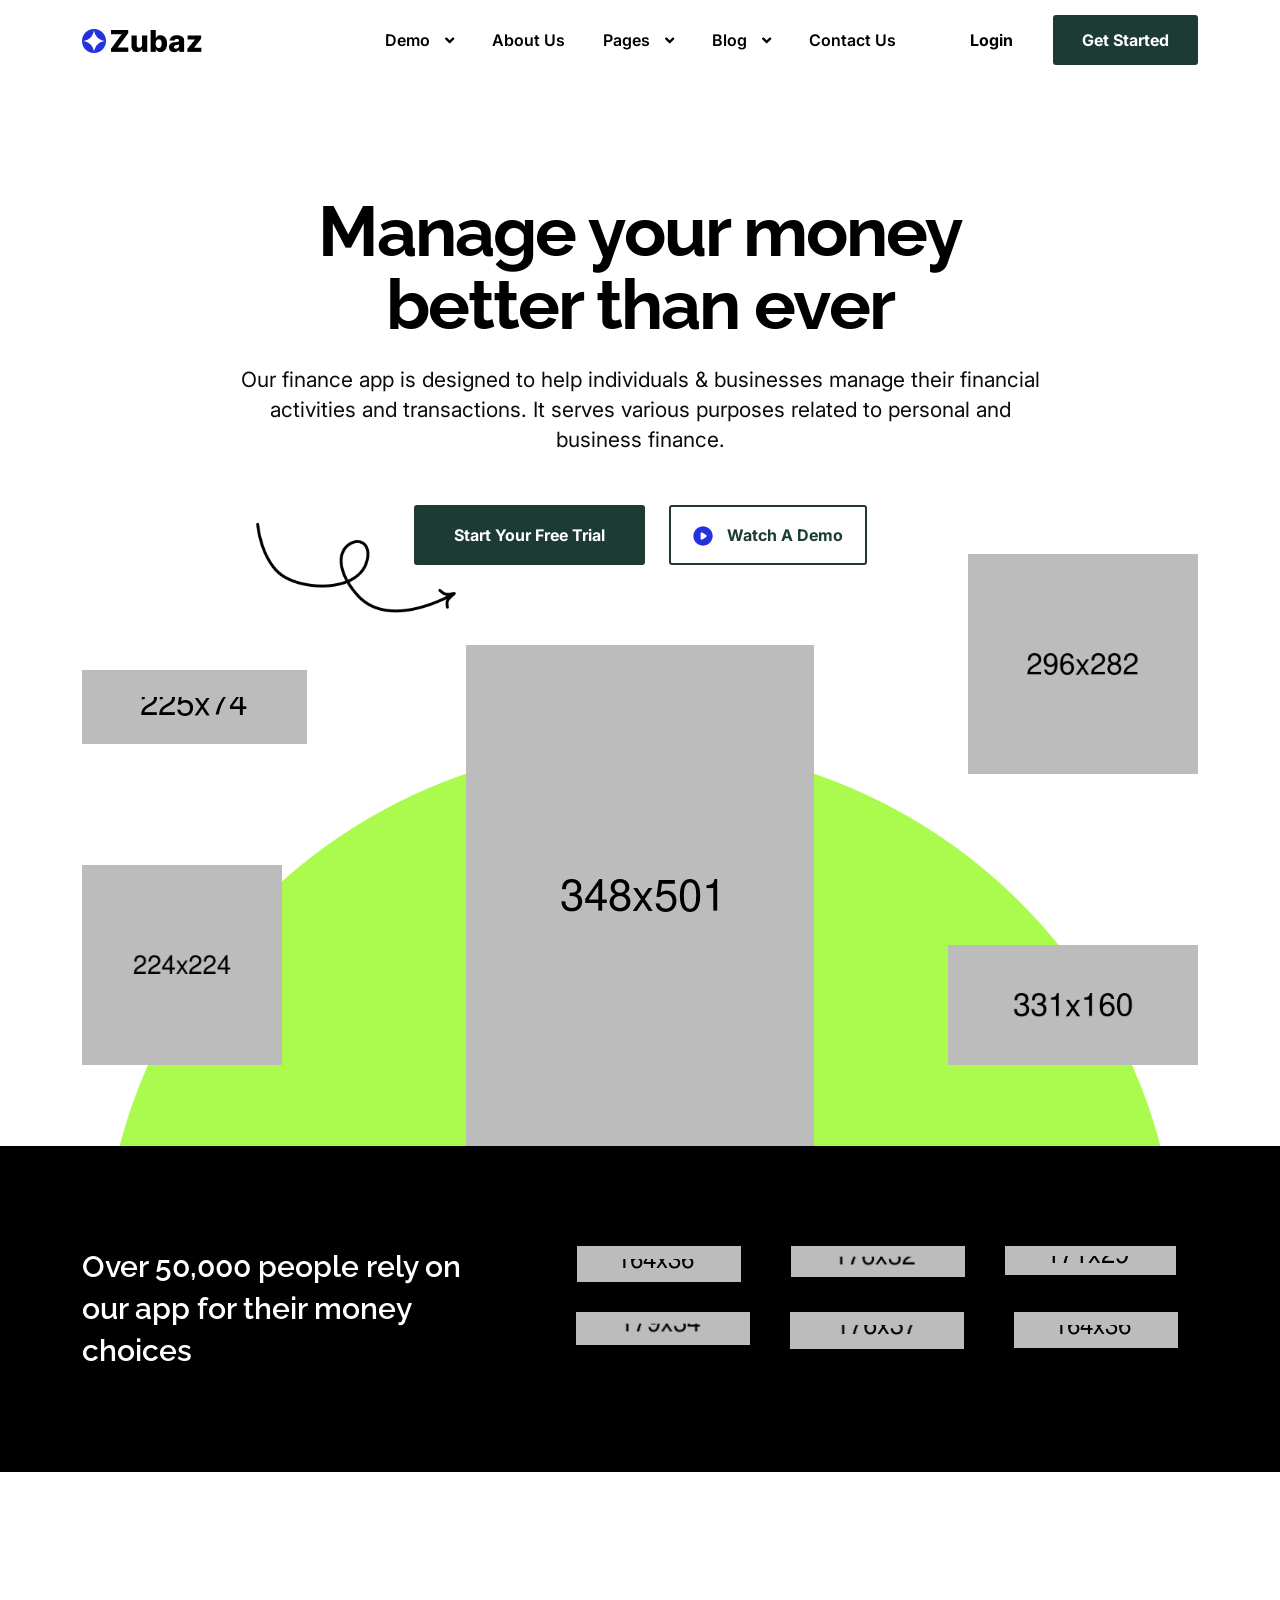
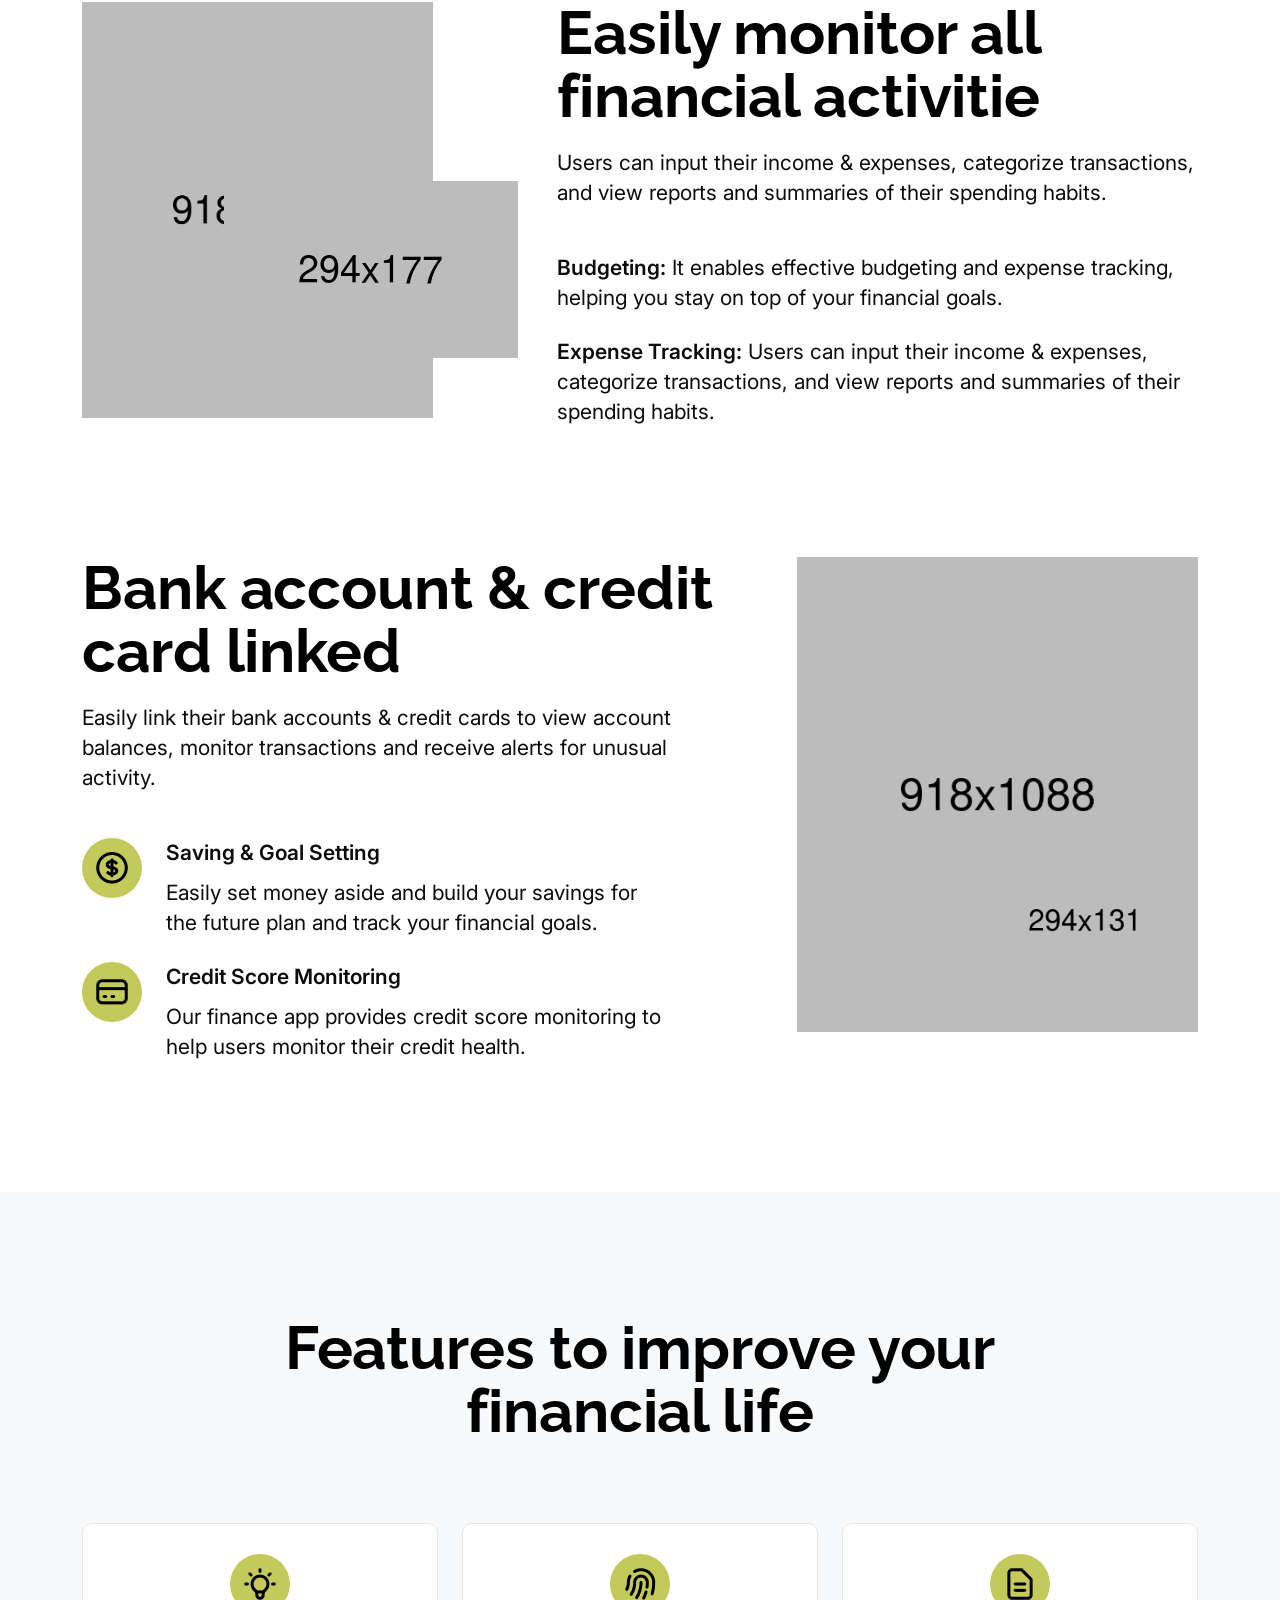
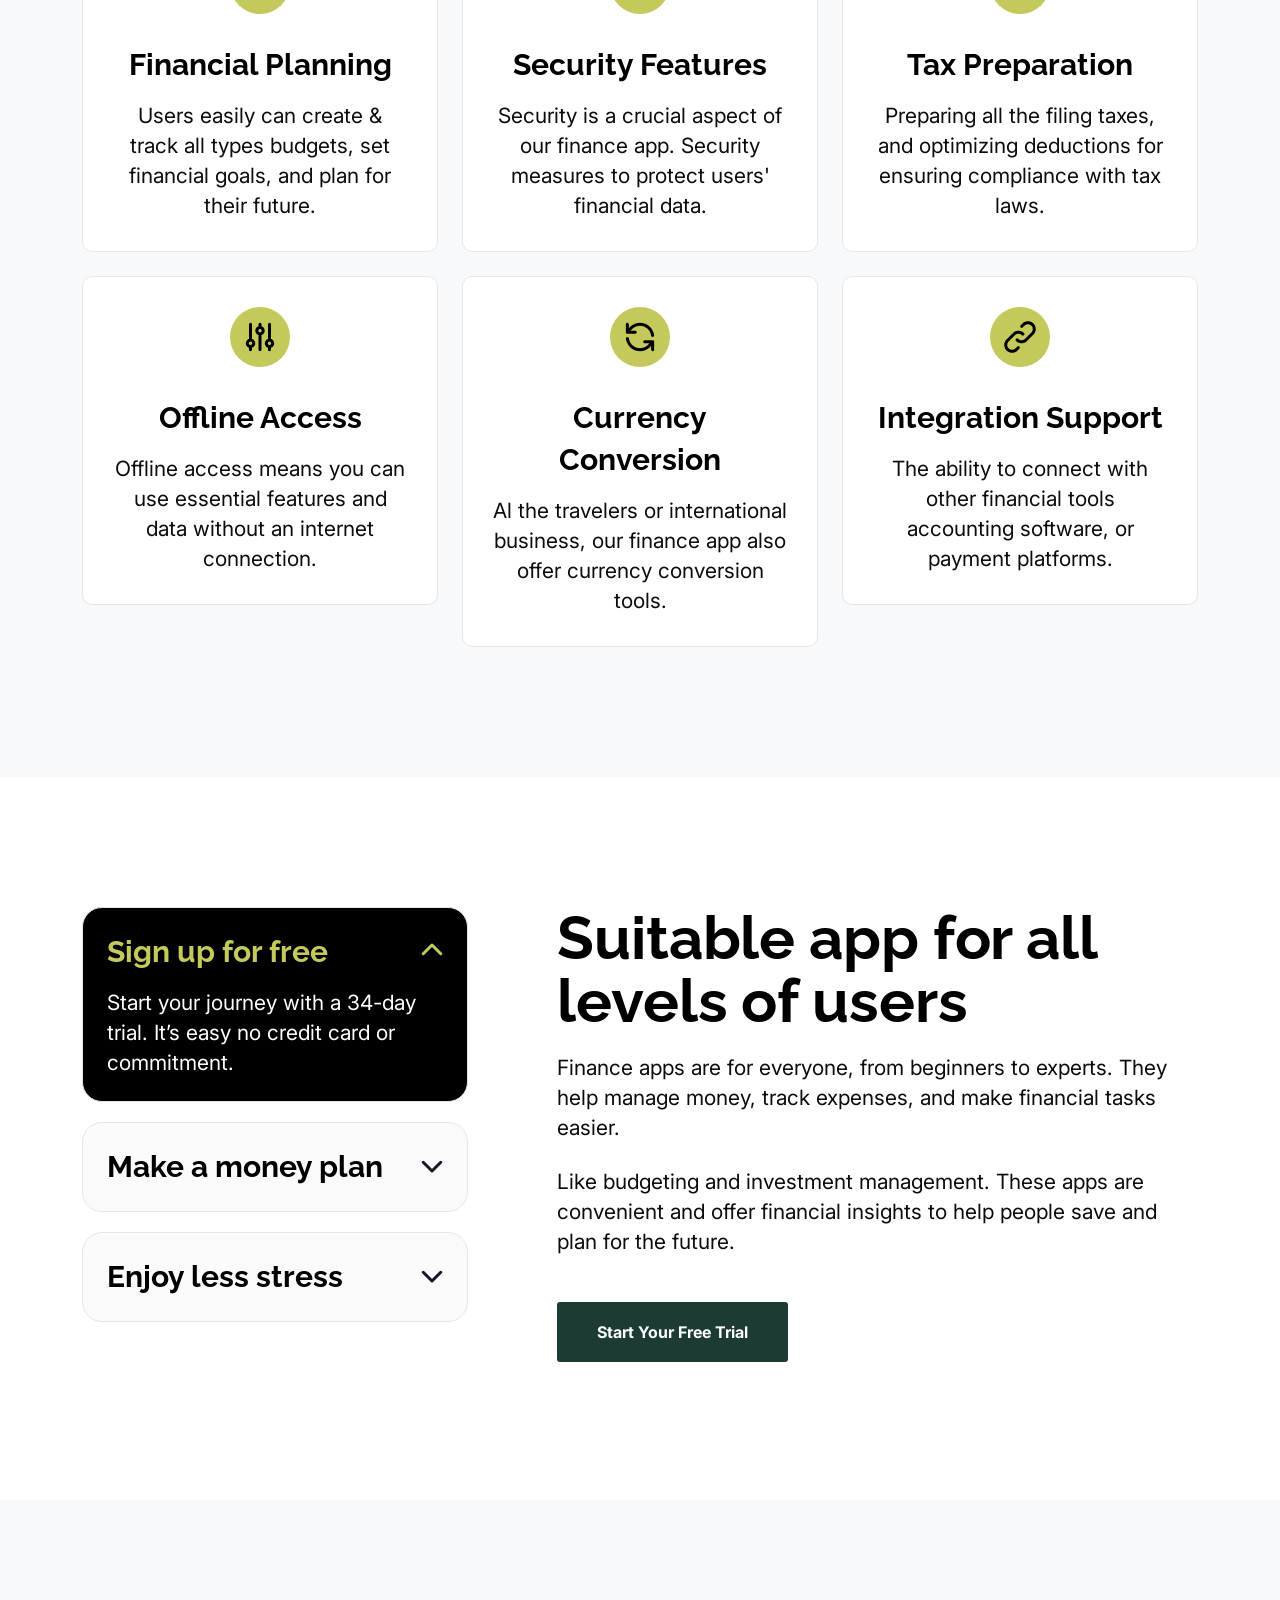
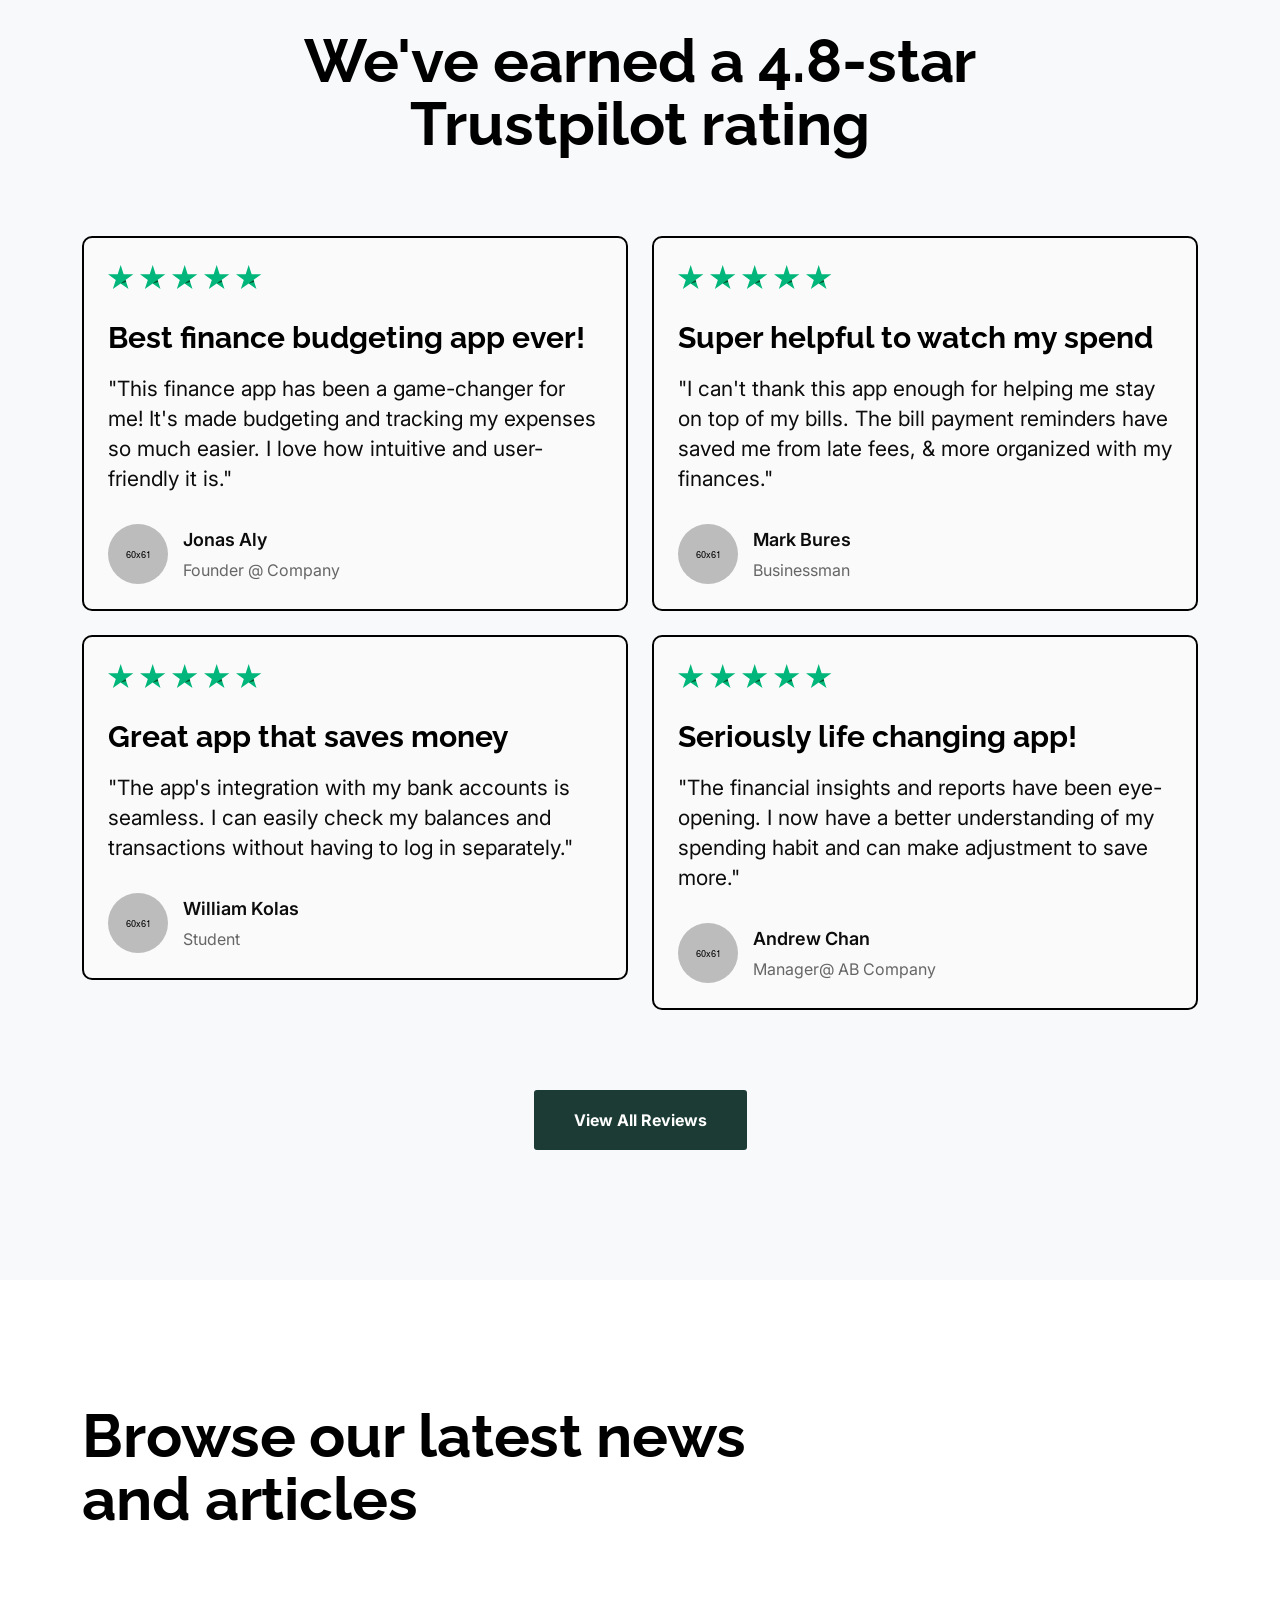
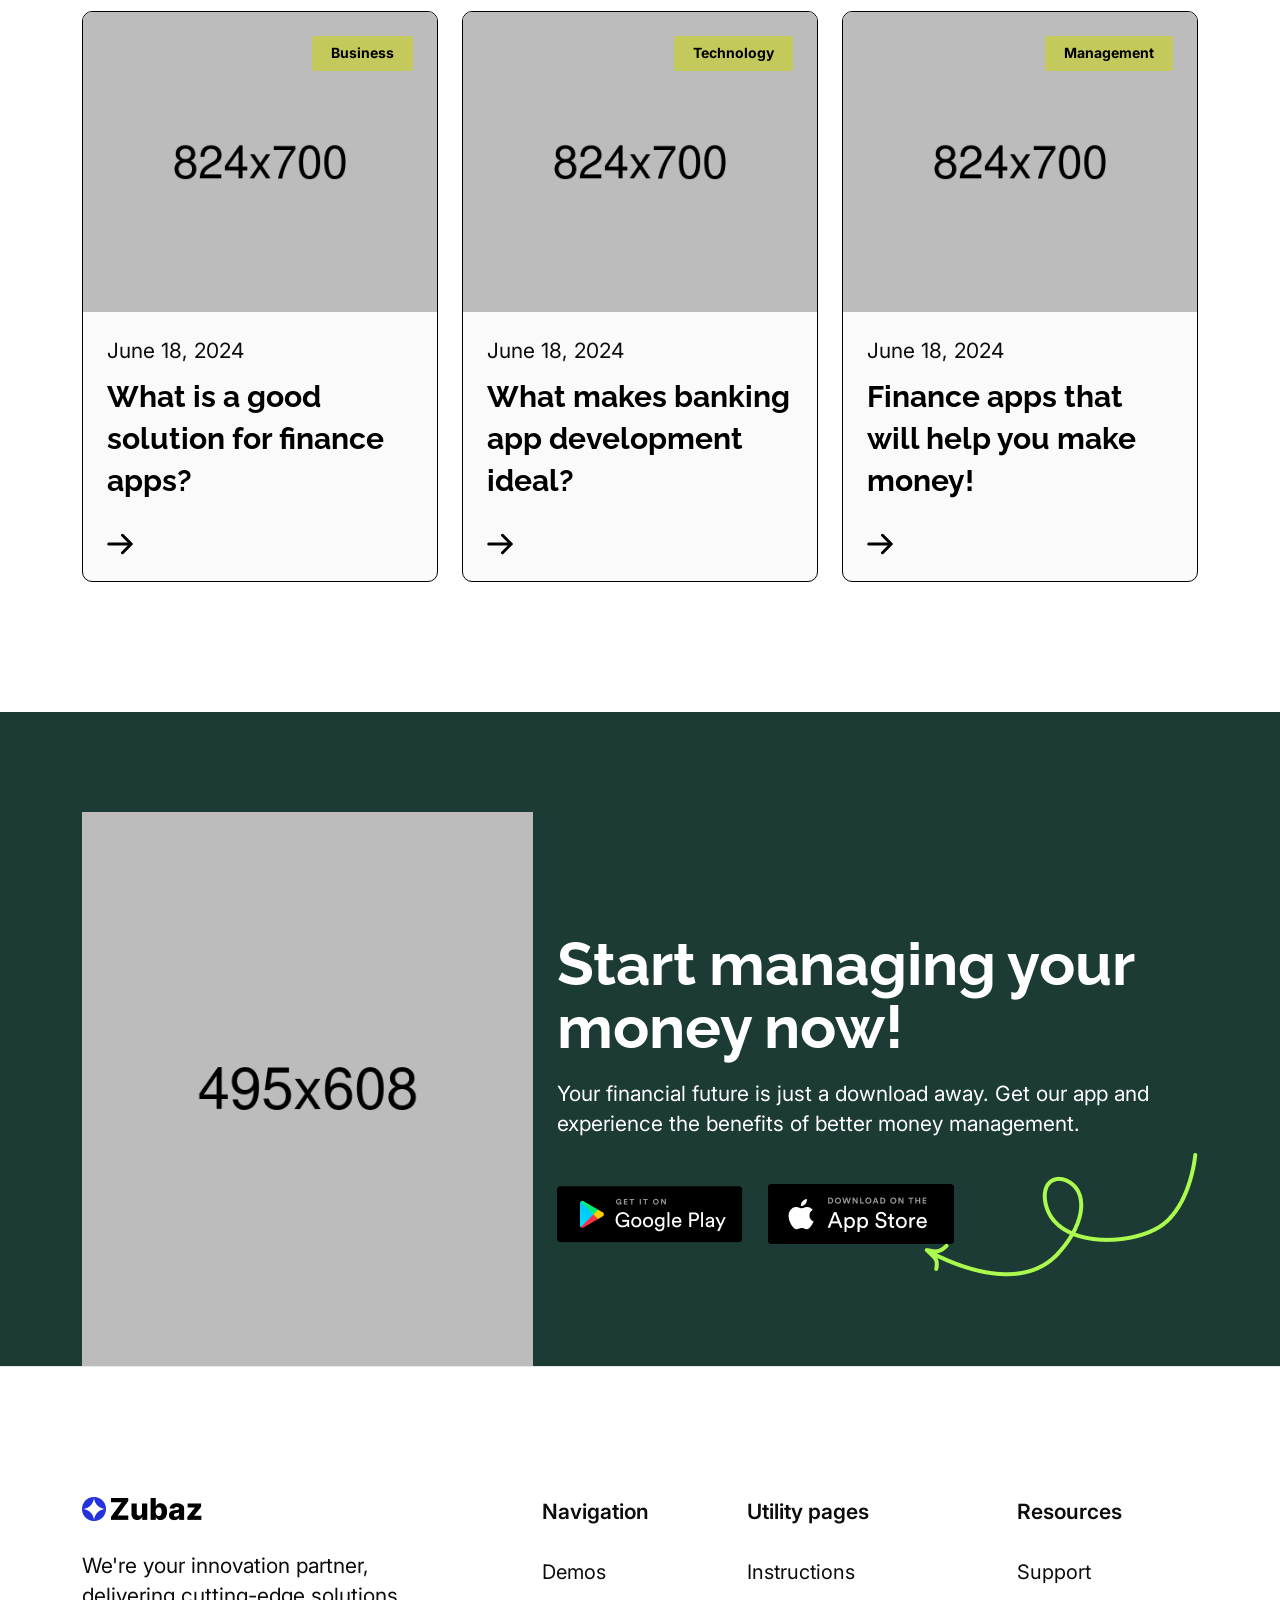
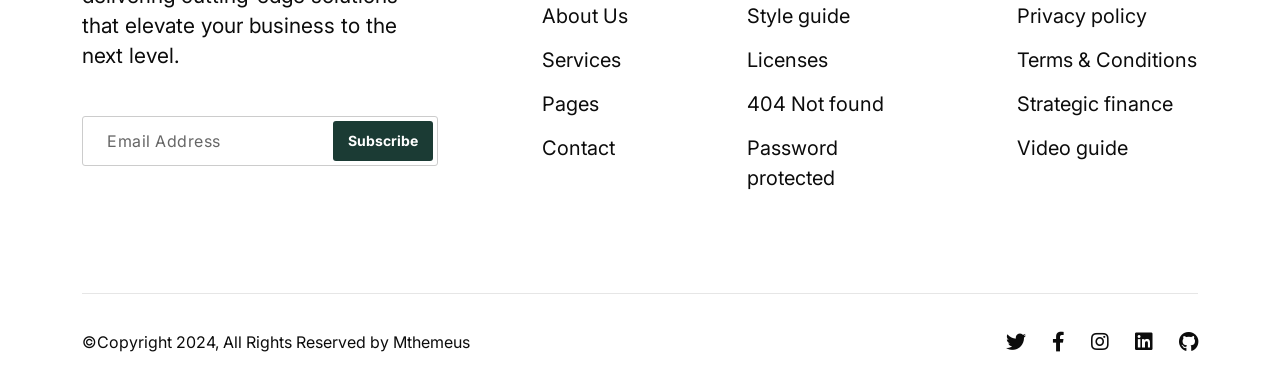
==== index.html @ 6315cbe2 "first commit" ====
<!DOCTYPE html>
<html lang="en">

<head>
  <meta charset="UTF-8">
  <meta http-equiv="X-UA-Compatible" content="IE=edge">
  <meta name="viewport" content="width=device-width, initial-scale=1.0">
  <title>Zubuz || Responsive HTML 5 Template</title>

  <link rel="shortcut icon" href="assets/images/favicon.ico" type="image/x-icon">
  <link rel="icon" href="assets/images/favicon.ico" type="image/x-icon">
  <!--- End favicon-->

  <link href="https://fonts.googleapis.com/css2?family=Inter:wght@400;600&family=Raleway:wght@600;700&display=swap" rel="stylesheet">
  <!-- End google font  -->

  <link rel="stylesheet" href="assets/css/bootstrap.min.css">
  <link rel="stylesheet" href="assets/css/magnific-popup.css">
  <link rel="stylesheet" href="assets/css/slick.css">
  <link rel="stylesheet" href="assets/css/animate.css">
  <link rel="stylesheet" href="assets/css/fontawesome.css">


  <!-- Code Editor  -->

  <link rel="stylesheet" href="assets/css/main.css">
  <link rel="stylesheet" href="assets/css/app.min.css">
</head>

<body class="light">

  <div class="zubuz-preloader-wrap">
    <div class="zubuz-preloader">
      <div></div>
      <div></div>
      <div></div>
      <div></div>
    </div>
  </div>




  <header class="site-header site-header--menu-center zubuz-header-section" id="sticky-menu">
    <div class="container">
      <nav class="navbar site-navbar">
        <!-- Brand Logo-->
        <div class="brand-logo">
          <a href="index.html">
            <img src="assets/images/logo/logo-dark.png" alt="" class="light-version-logo">
          </a>
        </div>
        <div class="menu-block-wrapper">
          <div class="menu-overlay"></div>
          <nav class="menu-block" id="append-menu-header">
            <div class="mobile-menu-head">
              <div class="go-back">
                <i class="fa fa-angle-left"></i>
              </div>
              <div class="current-menu-title"></div>
              <div class="mobile-menu-close">&times;</div>
            </div>
            <ul class="site-menu-main">
              <li class="nav-item nav-item-has-children">
                <a href="#" class="nav-link-item drop-trigger">Demo <i class="fas fa-angle-down"></i></a>
                <ul class="sub-menu" id="submenu-1">
                  <li class="sub-menu--item">
                    <a href="index.html">
                      <span class="menu-item-text">Finance App</span>
                    </a>
                  </li>
                  <li class="sub-menu--item">
                    <a href="index-02.html">
                      <span class="menu-item-text">CRM Platform</span>
                    </a>
                  </li>
                  <li class="sub-menu--item">
                    <a href="index-03.html">
                      <span class="menu-item-text">SaaS Startups</span>
                    </a>
                  </li>
                </ul>
              </li>
              <li class="nav-item">
                <a href="about-us.html" class="nav-link-item">About Us</a>
              </li>
              <li class="nav-item nav-item-has-children">
                <a href="#" class="nav-link-item drop-trigger">Pages <i class="fas fa-angle-down"></i></a>
                <ul class="sub-menu" id="submenu-2">
                  <li class="sub-menu--item">
                    <a href="about-us.html">
                      <span class="menu-item-text">About Us</span>
                    </a>
                  </li>
                  <li class="sub-menu--item">
                    <a href="pricing.html">
                      <span class="menu-item-text">Pricing</span>
                    </a>
                  </li>
                  <li class="sub-menu--item nav-item-has-children">
                    <a href="#" data-menu-get="h3" class="drop-trigger">blog <i class="fas fa-angle-down"></i></a>
                    <ul class="sub-menu shape-none" id="submenu-3">
                      <li class="sub-menu--item">
                        <a href="blog.html">
                          <span class="menu-item-text">Our Blog</span>
                        </a>
                      </li>
                      <li class="sub-menu--item">
                        <a href="blog-column-one.html">
                          <span class="menu-item-text">blog column one</span>
                        </a>
                      </li>
                      <li class="sub-menu--item">
                        <a href="blog-column-two.html">
                          <span class="menu-item-text">blog column two</span>
                        </a>
                      </li>
                      <li class="sub-menu--item">
                        <a href="single-blog.html">
                          <span class="menu-item-text">blog details</span>
                        </a>
                      </li>
                    </ul>
                  </li>
                  <li class="sub-menu--item nav-item-has-children">
                    <a href="#" data-menu-get="h3" class="drop-trigger">Service<i class="fas fa-angle-down"></i>
                    </a>
                    <ul class="sub-menu shape-none" id="submenu-4">
                      <li class="sub-menu--item">
                        <a href="service.html">
                          <span class="menu-item-text">service</span>
                        </a>
                      </li>
                      <li class="sub-menu--item">
                        <a href="single-service.html">
                          <span class="menu-item-text">service details</span>
                        </a>
                      </li>
                    </ul>
                  </li>
                  <li class="sub-menu--item nav-item-has-children">
                    <a href="#" data-menu-get="h3" class="drop-trigger">Team<i class="fas fa-angle-down"></i>
                    </a>
                    <ul class="sub-menu shape-none" id="submenu-5">
                      <li class="sub-menu--item">
                        <a href="team.html">
                          <span class="menu-item-text">team</span>
                        </a>
                      </li>
                      <li class="sub-menu--item">
                        <a href="single-team.html">
                          <span class="menu-item-text">team details</span>
                        </a>
                      </li>
                    </ul>
                  </li>
                  <li class="sub-menu--item nav-item-has-children">
                    <a href="#" data-menu-get="h3" class="drop-trigger">Career<i class="fas fa-angle-down"></i>
                    </a>
                    <ul class="sub-menu shape-none" id="submenu-6">
                      <li class="sub-menu--item">
                        <a href="career.html">
                          <span class="menu-item-text">Career</span>
                        </a>
                      </li>
                      <li class="sub-menu--item">
                        <a href="single-career.html">
                          <span class="menu-item-text">Career details</span>
                        </a>
                      </li>
                    </ul>
                  </li>
                  <li class="sub-menu--item nav-item-has-children">
                    <a href="#" data-menu-get="h3" class="drop-trigger">Portfolio<i class="fas fa-angle-down"></i>
                    </a>
                    <ul class="sub-menu shape-none" id="submenu-7">
                      <li class="sub-menu--item">
                        <a href="portfolio-grid.html">
                          <span class="menu-item-text">portfolio gird</span>
                        </a>
                      </li>
                      <li class="sub-menu--item">
                        <a href="portfolio-classic.html">
                          <span class="menu-item-text">portfolio classic</span>
                        </a>
                      </li>
                      <li class="sub-menu--item">
                        <a href="single-portfolio.html">
                          <span class="menu-item-text">Single Portfolio</span>
                        </a>
                      </li>
                    </ul>
                  </li>
                  <li class="sub-menu--item nav-item-has-children">
                    <a href="#" data-menu-get="h3" class="drop-trigger">Utility<i class="fas fa-angle-down"></i>
                    </a>
                    <ul class="sub-menu shape-none" id="submenu-8">
                      <li class="sub-menu--item">
                        <a href="faq.html">
                          <span class="menu-item-text">faq</span>
                        </a>
                      </li>
                      <li class="sub-menu--item">
                        <a href="errors-404.html">
                          <span class="menu-item-text">Error 404</span>
                        </a>
                      </li>
                      <li class="sub-menu--item">
                        <a href="integrations.html">
                          <span class="menu-item-text">integrations</span>
                        </a>
                      </li>
                      <li class="sub-menu--item">
                        <a href="testimonials.html">
                          <span class="menu-item-text">testimonials</span>
                        </a>
                      </li>
                      <li class="sub-menu--item">
                        <a href="coming-soon.html">
                          <span class="menu-item-text">Coming Soon</span>
                        </a>
                      </li>
                    </ul>
                  </li>
                  <li class="sub-menu--item nav-item-has-children">
                    <a href="#" data-menu-get="h3" class="drop-trigger">Account<i class="fas fa-angle-down"></i>
                    </a>
                    <ul class="sub-menu shape-none" id="submenu-9">
                      <li class="sub-menu--item">
                        <a href="sign-up.html">
                          <span class="menu-item-text">sign up</span>
                        </a>
                      </li>
                      <li class="sub-menu--item">
                        <a href="sign-in.html">
                          <span class="menu-item-text">sign in</span>
                        </a>
                      </li>
                      <li class="sub-menu--item">
                        <a href="reset-password.html">
                          <span class="menu-item-text">reset password</span>
                        </a>
                      </li>
                    </ul>
                  </li>
                </ul>
              </li>
              <li class="nav-item nav-item-has-children">
                <a href="#" class="nav-link-item drop-trigger">Blog <i class="fas fa-angle-down"></i></a>
                <ul class="sub-menu" id="submenu-10">
                  <li class="sub-menu--item">
                    <a href="blog.html">
                      <span class="menu-item-text">Our Blog</span>
                    </a>
                  </li>
                  <li class="sub-menu--item">
                    <a href="blog-column-one.html">
                      <span class="menu-item-text">blog column one</span>
                    </a>
                  </li>
                  <li class="sub-menu--item">
                    <a href="blog-column-two.html">
                      <span class="menu-item-text">blog column two</span>
                    </a>
                  </li>
                  <li class="sub-menu--item">
                    <a href="single-blog.html">
                      <span class="menu-item-text">blog details</span>
                    </a>
                  </li>
                </ul>
              </li>
              <li class="nav-item">
                <a href="contact-us.html" class="nav-link-item">Contact Us</a>
              </li>
            </ul>
          </nav>
        </div>

        <div class="header-btn header-btn-l1 ms-auto d-none d-xs-inline-flex">
          <div class="zubuz-header-btn-wrap">
            <a class="zubuz-login-btn" href="sign-up.html">Login</a>
          </div>
          <a class="zubuz-default-btn zubuz-header-btn" href="contact-us.html">
            <span>Get Started</span>
          </a>
        </div>
        <!-- mobile menu trigger -->
        <div class="mobile-menu-trigger light">
          <span></span>
        </div>
        <!--/.Mobile Menu Hamburger Ends-->
      </nav>
    </div>
  </header>
  <!--End landex-header-section -->

  <div class="zubuz-hero-section" style="background-image: url(assets/images/v1/hero-shape1.png)">
    <div class="container">
      <div class="zubuz-hero-content center position-relative">
        <h1>Manage your money better than ever</h1>
        <p>Our finance app is designed to help individuals & businesses manage their financial activities and transactions. It serves various purposes related to personal and business finance.</p>
        <div class="zubuz-hero-btn-wrap center">
          <a class="zubuz-default-btn" href="contact-us.html"> <span>Start Your Free Trial</span> </a>
          <a class="video-init zubuz-hero-video" href="https://www.youtube.com/watch?v=SixdAQtWJQ8">
            <img src="assets/images/v1/play-btn.png" alt="">
            Watch A Demo
          </a>
        </div>
        <div class="zubuz-hero-shape">
          <img src="assets/images/v1/shape.png" alt="">
        </div>
      </div>
      <div class="zubuz-hero-bottom">
        <div class="zubuz-hero-thumb wow fadeInUpX">
          <img src="assets/images/v1/hero-mocup1.png" alt="">
        </div>
        <div class="zubuz-hero-card card1 wow zoomIn">
          <img src="assets/images/v1/h-card1.png" alt="">
        </div>
        <div class="zubuz-hero-card card2 wow zoomIn">
          <img src="assets/images/v1/h-card2.png" alt="">
        </div>
        <div class="zubuz-hero-card card3 wow zoomIn">
          <img src="assets/images/v1/h-card4.png" alt="">
        </div>
        <div class="zubuz-hero-card card4 wow zoomIn">
          <img src="assets/images/v1/h-card3.png" alt="">
        </div>
      </div>
    </div>
  </div>
  <!-- End section -->

  <div class="section dark-bg zubuz-section-padding4">
    <div class="container">
      <div class="row">
        <div class="col-lg-5">
          <div class="zubuz-brand-logo-content">
            <h3>Over 50,000 people rely on our app for their money choices</h3>
          </div>
        </div>
        <div class="col-lg-7">
          <div class="zubuz-brand-slider">
            <div class="zubuz-brand-item">
              <img src="assets/images/v1/b_1.png" alt="">
            </div>
            <div class="zubuz-brand-item">
              <img src="assets/images/v1/b_2.png" alt="">
            </div>
            <div class="zubuz-brand-item">
              <img src="assets/images/v1/b_3.png" alt="">
            </div>
            <div class="zubuz-brand-item">
              <img src="assets/images/v1/b_4.png" alt="">
            </div>
            <div class="zubuz-brand-item">
              <img src="assets/images/v1/b_5.png" alt="">
            </div>
            <div class="zubuz-brand-item">
              <img src="assets/images/v1/b_6.png" alt="">
            </div>
          </div>
          <div class="zubuz-brand-slider2">
            <div class="zubuz-brand-item">
              <img src="assets/images/v1/b_1.png" alt="">
            </div>
            <div class="zubuz-brand-item">
              <img src="assets/images/v1/b_2.png" alt="">
            </div>
            <div class="zubuz-brand-item">
              <img src="assets/images/v1/b_3.png" alt="">
            </div>
            <div class="zubuz-brand-item">
              <img src="assets/images/v1/b_4.png" alt="">
            </div>
            <div class="zubuz-brand-item">
              <img src="assets/images/v1/b_5.png" alt="">
            </div>
            <div class="zubuz-brand-item">
              <img src="assets/images/v1/b_6.png" alt="">
            </div>
          </div>
        </div>
      </div>

    </div>
  </div>
  <!-- End section -->

  <div class="section zubuz-section-padding2">
    <div class="container">
      <div class="row">
        <div class="col-lg-5">
          <div class="zubuz-thumb thumb-pr">
            <img src="assets/images/v1/mocup01.png" alt="">
            <div class="zubuz-thumb-card">
              <img src="assets/images/v1/card1.png" alt="">
            </div>
          </div>
        </div>
        <div class="col-lg-7 d-flex align-items-center">
          <div class="zubuz-default-content">
            <h2>Easily monitor all financial activitie</h2>
            <p>Users can input their income & expenses, categorize transactions, and view reports and summaries of their spending habits.</p>
            <div class="zubuz-extara-mt">
              <p><span class="font-semibold">Budgeting:</span> It enables effective budgeting and expense tracking, helping you stay on top of your financial goals.</p>
              <p><span class="font-semibold">Expense Tracking:</span> Users can input their income & expenses, categorize transactions, and view reports and summaries of their spending habits.</p>
            </div>
          </div>
        </div>
      </div>
    </div>
  </div>
  <!-- End section -->

  <div class="section zubuz-section-padding5">
    <div class="container">
      <div class="row">
        <div class="col-lg-5 order-lg-2">
          <div class="zubuz-thumb thumb-pl">
            <img src="assets/images/v1/mocup2.png" alt="">
            <div class="zubuz-thumb-card2">
              <img src="assets/images/v1/card2.png" alt="">
            </div>
          </div>
        </div>
        <div class="col-lg-7 d-flex align-items-center">
          <div class="zubuz-default-content">
            <h2>Bank account & credit card linked</h2>
            <p>Easily link their bank accounts & credit cards to view account balances, monitor transactions and receive alerts for unusual activity.</p>
            <div class="zubuz-extara-mt">
              <div class="zubuz-iconbox-wrap-left">
                <div class="zubuz-iconbox-icon">
                  <img src="assets/images/v1/icon1.png" alt="">
                </div>
                <div class="zubuz-iconbox-data">
                  <span>Saving & Goal Setting</span>
                  <p>Easily set money aside and build your savings for the future plan and track your financial goals.</p>
                </div>
              </div>
              <div class="zubuz-iconbox-wrap-left">
                <div class="zubuz-iconbox-icon">
                  <img src="assets/images/v1/icon2.png" alt="">
                </div>
                <div class="zubuz-iconbox-data">
                  <span>Credit Score Monitoring</span>
                  <p>Our finance app provides credit score monitoring to help users monitor their credit health.</p>
                </div>
              </div>
            </div>
          </div>
        </div>
      </div>
    </div>
  </div>
  <!-- End section -->

  <div class="section zubuz-section-padding3 bg-light">
    <div class="container">
      <div class="zubuz-section-title center">
        <h2>Features to improve your financial life</h2>
      </div>
      <div class="row">
        <div class="col-xl-4 col-md-6">
          <div class="zubuz-iconbox-wrap center">
            <div class="zubuz-iconbox-icon">
              <img src="assets/images/v1/icon3.png" alt="">
            </div>
            <div class="zubuz-iconbox-data">
              <h3>Financial Planning</h3>
              <p>Users easily can create & track all types budgets, set financial goals, and plan for their future.</p>
            </div>
          </div>
        </div>
        <div class="col-xl-4 col-md-6">
          <div class="zubuz-iconbox-wrap center">
            <div class="zubuz-iconbox-icon">
              <img src="assets/images/v1/icon4.png" alt="">
            </div>
            <div class="zubuz-iconbox-data">
              <h3>Security Features</h3>
              <p>Security is a crucial aspect of our finance app. Security measures to protect users' financial data.</p>
            </div>
          </div>
        </div>
        <div class="col-xl-4 col-md-6">
          <div class="zubuz-iconbox-wrap center">
            <div class="zubuz-iconbox-icon">
              <img src="assets/images/v1/icon5.png" alt="">
            </div>
            <div class="zubuz-iconbox-data">
              <h3>Tax Preparation</h3>
              <p>Preparing all the filing taxes, and optimizing deductions for ensuring compliance with tax laws.</p>
            </div>
          </div>
        </div>
        <div class="col-xl-4 col-md-6">
          <div class="zubuz-iconbox-wrap center">
            <div class="zubuz-iconbox-icon">
              <img src="assets/images/v1/icon6.png" alt="">
            </div>
            <div class="zubuz-iconbox-data">
              <h3>Offline Access</h3>
              <p>Offline access means you can use essential features and data without an internet connection.</p>
            </div>
          </div>
        </div>
        <div class="col-xl-4 col-md-6">
          <div class="zubuz-iconbox-wrap center">
            <div class="zubuz-iconbox-icon">
              <img src="assets/images/v1/icon7.png" alt="">
            </div>
            <div class="zubuz-iconbox-data">
              <h3>Currency Conversion</h3>
              <p>Al the travelers or international business, our finance app also offer currency conversion tools.</p>
            </div>
          </div>
        </div>
        <div class="col-xl-4 col-md-6">
          <div class="zubuz-iconbox-wrap center">
            <div class="zubuz-iconbox-icon">
              <img src="assets/images/v1/icon8.png" alt="">
            </div>
            <div class="zubuz-iconbox-data">
              <h3>Integration Support</h3>
              <p>The ability to connect with other financial tools accounting software, or payment platforms.</p>
            </div>
          </div>
        </div>
      </div>
    </div>
  </div>
  <!-- End Section -->

  <div class="scetion zubuz-section-padding2">
    <div class="container">
      <div class="row">
        <div class="col-lg-7 order-lg-2">
          <div class="zubuz-default-content">
            <h2>Suitable app for all levels of users</h2>
            <p>Finance apps are for everyone, from beginners to experts. They help manage money, track expenses, and make financial tasks easier.</p>
            <p>Like budgeting and investment management. These apps are convenient and offer financial insights to help people save and plan for the future.</p>
            <div class="zubuz-extara-mt">
              <a class="zubuz-default-btn" href="contact-us.html">
                <span>Start Your Free Trial</span>
              </a>
            </div>
          </div>
        </div>
        <div class="col-lg-5">
          <div class="zubuz-accordion-wrap" id="zubuz-accordion">
            <div class="zubuz-accordion-item open">
              <div class="zubuz-accordion-header">
                <h3>Sign up for free</h3>
                <div class="zubuz-active-icon">
                  <svg width="22" height="13" viewBox="0 0 22 13" fill="none" xmlns="http://www.w3.org/2000/svg">
                    <path d="M19.75 2.25L11 11L2.25 2.25" stroke="#111827" stroke-width="3" stroke-linecap="round" stroke-linejoin="round" />
                  </svg>
                </div>
              </div>
              <div class="zubuz-accordion-body">
                <p>Start your journey with a 34-day trial. It’s easy no credit card or commitment.</p>
              </div>
            </div>
            <div class="zubuz-accordion-item">
              <div class="zubuz-accordion-header">
                <h3>Make a money plan</h3>
                <div class="zubuz-active-icon">
                  <svg width="22" height="13" viewBox="0 0 22 13" fill="none" xmlns="http://www.w3.org/2000/svg">
                    <path d="M19.75 2.25L11 11L2.25 2.25" stroke="#111827" stroke-width="3" stroke-linecap="round" stroke-linejoin="round" />
                  </svg>
                </div>
              </div>
              <div class="zubuz-accordion-body">
                <p>Add your accounts and expenses, set savings targets, and share your plan.</p>
              </div>
            </div>
            <div class="zubuz-accordion-item">
              <div class="zubuz-accordion-header">
                <h3>Enjoy less stress</h3>
                <div class="zubuz-active-icon">
                  <svg width="22" height="13" viewBox="0 0 22 13" fill="none" xmlns="http://www.w3.org/2000/svg">
                    <path d="M19.75 2.25L11 11L2.25 2.25" stroke="#111827" stroke-width="3" stroke-linecap="round" stroke-linejoin="round" />
                  </svg>
                </div>
              </div>
              <div class="zubuz-accordion-body">
                <p>Start feeling confident, content, and secure in your financial life.</p>
              </div>
            </div>
          </div>
        </div>
      </div>
    </div>
  </div>
  <!-- End section -->

  <div class="section zubuz-section-padding2 bg-light">
    <div class="container">
      <div class="zubuz-section-title center">
        <h2>We've earned a 4.8-star Trustpilot rating</h2>
      </div>
      <div class="row">
        <div class="col-lg-6">
          <div class="zubuz-testimonial-wrap">
            <div class="zubuz-testimonial-rating">
              <ul>
                <li><img src="assets/images/icon/star-green.svg" alt=""></li>
                <li><img src="assets/images/icon/star-green.svg" alt=""></li>
                <li><img src="assets/images/icon/star-green.svg" alt=""></li>
                <li><img src="assets/images/icon/star-green.svg" alt=""></li>
                <li><img src="assets/images/icon/star-green.svg" alt=""></li>
              </ul>
            </div>
            <div class="zubuz-testimonial-data">
              <h3>Best finance budgeting app ever!</h3>
              <p>"This finance app has been a game-changer for me! It's made budgeting and tracking my expenses so much easier. I love how intuitive and user-friendly it is."</p>
            </div>
            <div class="zubuz-testimonial-author">
              <div class="zubuz-testimonial-author-thumb">
                <img src="assets/images/v1/t_user1.png" alt="">
              </div>
              <div class="zubuz-testimonial-author-data">
                <span>Jonas Aly</span>
                <p>Founder @ Company</p>
              </div>
            </div>
          </div>
        </div>
        <div class="col-lg-6">
          <div class="zubuz-testimonial-wrap">
            <div class="zubuz-testimonial-rating">
              <ul>
                <li><img src="assets/images/icon/star-green.svg" alt=""></li>
                <li><img src="assets/images/icon/star-green.svg" alt=""></li>
                <li><img src="assets/images/icon/star-green.svg" alt=""></li>
                <li><img src="assets/images/icon/star-green.svg" alt=""></li>
                <li><img src="assets/images/icon/star-green.svg" alt=""></li>
              </ul>
            </div>
            <div class="zubuz-testimonial-data">
              <h3>Super helpful to watch my spend</h3>
              <p>"I can't thank this app enough for helping me stay on top of my bills. The bill payment reminders have saved me from late fees, & more organized with my finances."</p>
            </div>
            <div class="zubuz-testimonial-author">
              <div class="zubuz-testimonial-author-thumb">
                <img src="assets/images/v1/t_user2.png" alt="">
              </div>
              <div class="zubuz-testimonial-author-data">
                <span>Mark Bures</span>
                <p>Businessman</p>
              </div>
            </div>
          </div>
        </div>
        <div class="col-lg-6">
          <div class="zubuz-testimonial-wrap">
            <div class="zubuz-testimonial-rating">
              <ul>
                <li><img src="assets/images/icon/star-green.svg" alt=""></li>
                <li><img src="assets/images/icon/star-green.svg" alt=""></li>
                <li><img src="assets/images/icon/star-green.svg" alt=""></li>
                <li><img src="assets/images/icon/star-green.svg" alt=""></li>
                <li><img src="assets/images/icon/star-green.svg" alt=""></li>
              </ul>
            </div>
            <div class="zubuz-testimonial-data">
              <h3>Great app that saves money</h3>
              <p>"The app's integration with my bank accounts is seamless. I can easily check my balances and transactions without having to log in separately."</p>
            </div>
            <div class="zubuz-testimonial-author">
              <div class="zubuz-testimonial-author-thumb">
                <img src="assets/images/v1/t_user3.png" alt="">
              </div>
              <div class="zubuz-testimonial-author-data">
                <span>William Kolas</span>
                <p>Student</p>
              </div>
            </div>
          </div>
        </div>
        <div class="col-lg-6">
          <div class="zubuz-testimonial-wrap">
            <div class="zubuz-testimonial-rating">
              <ul>
                <li><img src="assets/images/icon/star-green.svg" alt=""></li>
                <li><img src="assets/images/icon/star-green.svg" alt=""></li>
                <li><img src="assets/images/icon/star-green.svg" alt=""></li>
                <li><img src="assets/images/icon/star-green.svg" alt=""></li>
                <li><img src="assets/images/icon/star-green.svg" alt=""></li>
              </ul>
            </div>
            <div class="zubuz-testimonial-data">
              <h3>Seriously life changing app!</h3>
              <p>"The financial insights and reports have been eye-opening. I now have a better understanding of my spending habit and can make adjustment to save more."</p>
            </div>
            <div class="zubuz-testimonial-author">
              <div class="zubuz-testimonial-author-thumb">
                <img src="assets/images/v1/t_user4.png" alt="">
              </div>
              <div class="zubuz-testimonial-author-data">
                <span>Andrew Chan</span>
                <p>Manager@ AB Company</p>
              </div>
            </div>
          </div>
        </div>
      </div>
      <div class="zubuz-testimonial-btn">
        <a class="zubuz-default-btn" href="testimonials.html">
          <span>View All Reviews</span>
        </a>
      </div>
    </div>
  </div>
  <!-- End Section -->

  <div class="section zubuz-section-padding3">
    <div class="container">
      <div class="row">
        <div class="col-lg-8">
          <div class="zubuz-section-title">
            <h2>Browse our latest news and articles</h2>
          </div>
        </div>
      </div>
      <div class="row">
        <div class="col-xl-4 col-lg-6">
          <div class="zubuz-blog-wrap">
            <a href="">
              <div class="zubuz-blog-thumb">
                <img src="assets/images/blog/blog1.png" alt="">
                <div class="zubuz-blog-categorie">
                  Business
                </div>
              </div>
            </a>
            <div class="zubuz-blog-data">
              <p>June 18, 2024</p>
              <a href="">
                <h3>What is a good solution for finance apps?</h3>
              </a>
              <a class="zubuz-blog-btn" href="">
                <svg width="26" height="22" viewBox="0 0 26 22" fill="none" xmlns="http://www.w3.org/2000/svg">
                  <path d="M15.5 2.25L24.25 11M24.25 11L15.5 19.75M24.25 11L1.75 11" stroke="black" stroke-width="3" stroke-linecap="round" stroke-linejoin="round" />
                </svg>
              </a>
            </div>

          </div>
        </div>
        <div class="col-xl-4 col-lg-6">
          <div class="zubuz-blog-wrap">
            <a href="">
              <div class="zubuz-blog-thumb">
                <img src="assets/images/blog/blog2.png" alt="">
                <div class="zubuz-blog-categorie">
                  Technology
                </div>
              </div>
            </a>
            <div class="zubuz-blog-data">
              <p>June 18, 2024</p>
              <a href="">
                <h3>What makes banking app development ideal?</h3>
              </a>
              <a class="zubuz-blog-btn" href="">
                <svg width="26" height="22" viewBox="0 0 26 22" fill="none" xmlns="http://www.w3.org/2000/svg">
                  <path d="M15.5 2.25L24.25 11M24.25 11L15.5 19.75M24.25 11L1.75 11" stroke="black" stroke-width="3" stroke-linecap="round" stroke-linejoin="round" />
                </svg>
              </a>
            </div>
          </div>
        </div>
        <div class="col-xl-4 col-lg-6">
          <div class="zubuz-blog-wrap">
            <a href="">
              <div class="zubuz-blog-thumb">
                <img src="assets/images/blog/blog3.png" alt="">
                <div class="zubuz-blog-categorie">
                  Management
                </div>
              </div>
            </a>
            <div class="zubuz-blog-data">
              <p>June 18, 2024</p>
              <a href="">
                <h3>Finance apps that will help you make money!</h3>
              </a>
              <a class="zubuz-blog-btn" href="">
                <svg width="26" height="22" viewBox="0 0 26 22" fill="none" xmlns="http://www.w3.org/2000/svg">
                  <path d="M15.5 2.25L24.25 11M24.25 11L15.5 19.75M24.25 11L1.75 11" stroke="black" stroke-width="3" stroke-linecap="round" stroke-linejoin="round" />
                </svg>
              </a>
            </div>

          </div>
        </div>
      </div>
    </div>
  </div>
  <!-- End Section -->

  <div class="zubuz-cta-section blue-bg">
    <div class="container">
      <div class="row">
        <div class="col-lg-7 order-lg-2 d-flex align-items-center">
          <div class="zubuz-default-content light">
            <h2>Start managing your money now!</h2>
            <p>Your financial future is just a download away. Get our app and experience the benefits of better money management.</p>
            <div class="zubuz-extara-mt">
              <div class="zubuz-app-wrap">
                <a class="zubuz-app" href="contact-us.html"><img src="assets/images/v1/play-store.png" alt=""></a>
                <a class="zubuz-app" href="contact-us.html"><img src="assets/images/v1/app-store.png" alt=""></a>
                <div class="zubuz-cta-shape">
                  <img src="assets/images/v1/shape2.png" alt="">
                </div>
              </div>
            </div>
          </div>
        </div>
        <div class="col-lg-5">
          <div class="zubuz-cta-thumb">
            <img src="assets/images/v1/cta-mocup.png" alt="">
          </div>
        </div>
      </div>
    </div>
  </div>
  <!-- End section -->



  <footer class="zubuz-footer-section main-footer">
    <div class="container">
      <div class="zubuz-footer-top">
        <div class="row">
          <div class="col-xl-4 col-lg-12">
            <div class="zubuz-footer-textarea">
              <a href="">
                <img src="assets/images/logo/logo-dark.png" alt="">
              </a>
              <p>We're your innovation partner, delivering cutting-edge solutions that elevate your business to the next level.</p>
              <div class="zubuz-subscribe-one">
                <form action="#">
                  <input type="email" placeholder="Email Address">
                  <button class="zubuz-default-btn zubuz-subscription-btn one" id="zubuz-subscription-btn" type="submit">
                    <span>Subscribe</span>
                  </button>
                </form>
              </div>
            </div>
          </div>
          <div class="col-xl-3 col-md-4">
            <div class="zubuz-footer-menu extar-margin">
              <div class="zubuz-footer-title">
                <p>Navigation</p>
              </div>
              <ul>
                <li><a href="">Demos</a></li>
                <li><a href="">About Us</a></li>
                <li><a href="">Services</a></li>
                <li><a href="">Pages</a></li>
                <li><a href="">Contact</a></li>
              </ul>
            </div>
          </div>
          <div class="col-xl-2 col-md-4">
            <div class="zubuz-footer-menu">
              <div class="zubuz-footer-title">
                <p>Utility pages</p>
              </div>
              <ul>
                <li><a href="">Instructions</a></li>
                <li><a href="">Style guide</a></li>
                <li><a href="">Licenses</a></li>
                <li><a href="">404 Not found</a></li>
                <li><a href="">Password protected</a></li>
              </ul>
            </div>
          </div>
          <div class="col-xl-3 col-md-4">
            <div class="zubuz-footer-menu extar-margin">
              <div class="zubuz-footer-title">
                <p>Resources</p>
              </div>
              <ul>
                <li><a href="">Support</a></li>
                <li><a href="">Privacy policy</a></li>
                <li><a href="">Terms & Conditions</a></li>
                <li><a href="">Strategic finance</a></li>
                <li><a href="">Video guide</a></li>
              </ul>
            </div>
          </div>
        </div>
      </div>
      <div class="zubuz-footer-bottom">
        <div class="zubuz-social-icon order-md-2">
          <ul>
            <li>
              <a href="https://twitter.com/" target="_blank">
                <i class="fab fa-twitter"></i>
              </a>
            </li>
            <li>
              <a href="https://facebook.com/" target="_blank">
                <i class="fab fa-facebook-f"></i>
              </a>
            </li>
            <li>
              <a href="https://www.instagram.com/" target="_blank">
                <i class="fab fa-instagram"></i>
              </a>
            </li>
            <li>
              <a href="https://www.linkedin.com/" target="_blank">
                <i class="fab fa-linkedin"></i>
              </a>
            </li>
            <li>
              <a href="https://github.com/" target="_blank">
                <i class="fab fa-github"></i>
              </a>
            </li>
          </ul>
        </div>
        <div class="zubuz-copywright">
          <p> &copy;Copyright 2024, All Rights Reserved by Mthemeus</p>
        </div>
      </div>

    </div>
  </footer>





  <!-- scripts -->
  <script src="assets/js/jquery-3.6.0.min.js"></script>
  <script src="assets/js/bootstrap.bundle.min.js"></script>
  <script src="assets/js/menu/menu.js"></script>
  <script src="assets/js/isotope.pkgd.min.js"></script>
  <script src="assets/js/jquery.magnific-popup.min.js"></script>
  <script src="assets/js/slick.js"></script>
  <script src="assets/js/countdown.js"></script>
  <script src="assets/js/wow.min.js"></script>
  <script src="assets/js/faq.js"></script>

  <script src="assets/js/app.js"></script>


</body>
</html>
---- assets/css/main.css ----
/*Header Css StaRT*/
.site-navbar {
  display: flex;
  position: relative;
  flex-wrap: wrap;
  align-items: center;
  justify-content: space-between;
  padding-top: 0px;
}
.brand-logo, 
.default-logo, 
.responsive-logo {
    max-width: 128px;
    transition: all 0.4s;
    position: relative;
    margin-right: 35px;
}
@media (min-width: 576px) {
  .site-navbar {
    padding-top: 0px;
  }
}

@media (min-width: 992px) {
  .site-navbar {
    flex-flow: row nowrap;
    justify-content: flex-start;
  }
}

.site-navbar .menu-block-wrapper {
  flex-grow: 1;
  align-items: center;
}


@media (min-width: 992px) {
  .site-navbar .menu-block-wrapper {
    display: flex !important;
    flex-basis: auto;
  }
  
}

.site-header--absolute {
  position: absolute;
  top: 0;
  left: 0;
  width: 100%;
  z-index: 999;
}

.site-header--sticky:not(.mobile-sticky-enable) {
  position: absolute !important;
  top: 0;
  right: 0;
  width: 100%;
  z-index: 999;
}

@media (min-width: 992px) {
  .site-header--sticky:not(.mobile-sticky-enable) {
    /*position: fixed !important;*/
    transition: .4s;
  }
  .site-header--sticky:not(.mobile-sticky-enable).scrolling {
    transform: translateY(-100%);
    transition: .4s;
  }
  .site-header--sticky:not(.mobile-sticky-enable).reveal-header {
    transform: translateY(0%);
    box-shadow: 0 12px 34px -11px rgba(65, 62, 101, 0.1);
    z-index: 1000;
  }
}

.site-header--sticky.mobile-sticky-enable {
  top: 0;
  right: 0;
  width: 100%;
  z-index: 999;
  position: fixed !important;
  transition: .4s;
}

.site-header--sticky.mobile-sticky-enable.scrolling {
  transform: translateY(-100%);
  transition: .4s;
}

.site-header--sticky.mobile-sticky-enable.reveal-header {
  transform: translateY(0%);
  box-shadow: 0 12px 34px -11px rgba(65, 62, 101, 0.1);
  z-index: 9999;
}

.site-header--menu-center .container {
  position: relative;
}

.site-header--menu-center .menu-block-wrapper {
  position: static;
}

@media (min-width: 992px) {
  .site-header--menu-center .menu-block {
    margin-left: auto;
    margin-right: auto;
  }
}

@media (min-width: 992px) {
  .site-header--menu-left .container-fluid .sub-menu.megamenu {
    left: 0%;
    transform: translateX(0%) translateY(10px);
  }
}

@media (min-width: 992px) {
  .site-header--menu-left .container-fluid .nav-item.has-megamenu:hover > .sub-menu {
    transform: translateX(0%) translateY(-10px);
    left: 0%;
    margin-left: 20px;
  }
}

.site-header--menu-left .menu-block .site-menu-main {
  justify-content: flex-start;
  padding-left: 15px;
}

@media (min-width: 1200px) {
  .site-header--menu-left .menu-block {
    width: 100%;
  }
}

.site-header--menu-right .menu-block-wrapper {
  position: static;
}

.site-header--menu-right .menu-block {
  margin-left: auto;
}

@media (min-width: 992px) {
  .site-header > .container-fluid .sub-menu.megamenu {
    left: 50%;
    transform: translateX(-50%) translateY(10px);
  }
}

@media (min-width: 992px) {
  .site-header > .container-fluid .nav-item.has-megamenu:hover > .sub-menu {
    transform: translateX(-50%) translateY(-10px);
    left: 50%;
  }
}

@media (min-width: 768px) {
  .container-fluid .site-navbar {
    padding-left: 10px;
    padding-right: 10px;
  }
}

@media (min-width: 992px) {
.container-fluid .site-navbar {
    padding-left: 48px;
    padding-right: 48px;
   
}
}

@media (min-width: 480px) {
  .header-btns {
    margin-right: 15px;
  }
}

@media (min-width: 992px) {
  .header-btns {
    margin-right: 0;
  }
}

.top-contact-menu-wraper .header-btn {
  order: 3;
}

.top-contact-menu-wraper .mobile-menu-trigger {
  order: 4;
}

@media (min-width: 992px) {
  .top-contact-menu-wraper .nav-link-item {
    color: #fff !important;
  }
  .top-contact-menu-wraper .site-menu-main .nav-link-item {
    padding-top: 19px !important;
    padding-bottom: 19px !important;
  }
  .top-contact-menu-wraper .navbar {
    flex-wrap: wrap;
    padding: 30px 0px 0px 0px;
  }
  .top-contact-menu-wraper .brand-logo {
    min-width: 50%;
    order: 1;
    padding-bottom: 30px;
  }
  .top-contact-menu-wraper .header-btn {
    order: 4;
  }
  .top-contact-menu-wraper .menu-block-wrapper {
    min-width: calc(100% - 256px);
    order: 3;
    background: #1D263A;
    border-radius: 0px 0px 0px 5px;
  }
  .top-contact-menu-wraper .top-contact-block {
    order: 2;
    min-width: 50%;
    display: flex !important;
    justify-content: flex-end;
    padding-bottom: 8px;
  }
  .top-contact-menu-wraper .menu-block {
    margin-left: initial;
  }
}

.top-contact-block ul {
  display: flex;
  align-items: center;
}

.top-contact-block ul li {
  display: inline-flex;
  align-items: center;
}

.top-contact-block span {
  height: 30px;
  width: 1px;
  background: rgba(29, 36, 58, 0.12);
  margin: 0px 35px;
}

.top-contact-block img {
  margin-right: 12px;
}

.top-contact-block a {
  display: flex;
  align-items: center;
  font-weight: 600;
  font-size: 17px;
  line-height: 30px;
  color: #1D263A;
}

@media (min-width: 992px) {
  .row-lg {
    display: flex;
  }
}

@-webkit-keyframes slideLeft {
  0% {
    opacity: 0;
    transform: translateX(100%);
  }
  100% {
    opacity: 1;
    transform: translateX(0%);
  }
}

@keyframes slideLeft {
  0% {
    opacity: 0;
    transform: translateX(100%);
  }
  100% {
    opacity: 1;
    transform: translateX(0%);
  }
}

@-webkit-keyframes slideRight {
  0% {
    opacity: 1;
    transform: translateX(0%);
  }
  100% {
    opacity: 0;
    transform: translateX(100%);
  }
}

@keyframes slideRight {
  0% {
    opacity: 1;
    transform: translateX(0%);
  }
  100% {
    opacity: 0;
    transform: translateX(100%);
  }
}

.site-menu-main {
  margin-bottom: 0;
  padding-left: 0;
}

@media (min-width: 992px) {
  .site-menu-main {
    display: flex;
    margin-bottom: 0;
    padding-left: 0;
  }
}

.site-menu-main li {
  list-style: none;
}

.site-menu-main ul {
  list-style: none;
  margin-left: 0;
}

.site-menu-main a {
  text-decoration: none;
}

.navbar {
  padding-top: 0;
  padding-bottom: 0;
}

@media (min-width: 992px) {
  .navbar {
    padding-top: 0;
    padding-bottom: 0;
  }
}

.site-menu-main .nav-item {
  display: inherit;
}

.site-menu-main .nav-link-item {
  color: #000;
  font-size: 16px;
  font-weight: 600;
  font-style: normal;
  letter-spacing: normal;
  position: relative;
}
.white-menu .site-menu-main .nav-link-item, 
.white-menu .zubuz-login-btn {
  color: var(--white-color);
}


@media (min-width: 992px) {
  .site-menu-main .nav-link-item {
    padding-top: 15px !important;
    padding-bottom: 15px !important;
    padding-left: 19px !important;
    padding-right: 19px !important;
  }
}

.dark-mode-texts .nav-link-item {
  color: #fff;
}

.site-menu-main .sub-menu {
    z-index: 500;
    background-color: #fff;
    box-shadow: -2px 2px 70px -25px rgb(0 0 0 / 30%);
    position: absolute;
    left: 0;
    top: 61px;
    margin: 0;
    padding: 12px 0;
    transition: .4s;
    z-index: 4;
    transform: translatey(20px);
    opacity: 0;
    visibility: hidden;
    min-width: 205px;
    border-radius: 6px;
}
.site-menu-main .sub-menu:before {
    content: '';
    width: 15px;
    height: 15px;
    background-color: #fff;
    position: absolute;
    top: 0;
    left: 22px;
    transform: rotate(
45deg
) translatey(-11px);
    z-index: 8;
}
.sub-menu.megamenu:before{
  content: none;
}
.site-menu-main .sub-menu.shape-none:before{
  content: none;
}

/*@media (min-width: 992px) {
  .site-menu-main .sub-menu {
    min-width: 235px;
    max-width: 235px;
  }
}*/

@media (min-width: 992px) {
  .site-menu-main .sub-menu .sub-menu {
    top: 0 !important;
    left: 100%;
  }
}

.site-menu-main .sub-menu--item {
    font-size: 15px;
    font-weight: 600;
}

@media (max-width: 992px) {
  .site-menu-main .sub-menu--item {
    padding-top: 10px;
    padding-bottom: 10px;
    border-bottom: 1px solid rgba(0, 0, 0, 0.1);
  }
}

@media (min-width: 992px) {
  .site-menu-main .sub-menu--item {
    color: #000;
  }
}

.site-menu-main .sub-menu--item > a {
  color: inherit;
  padding: 4px 20px;
  font-weight: 700;
  color: #000;
  position: relative;
}
.site-menu-main .sub-menu--item > a .menu-item-text {
  position: relative;
  transition: all 0.3s ease;
}
.site-menu-main .sub-menu--item > a .menu-item-text::after{
  content: "";
  position: absolute;
  bottom: 0;
  left: auto;
  right: 0;
  height: 2px;
  width: 0;
  background-color: #202030;
  transition: all 0.3s ease;
}
.site-menu-main .sub-menu--item > a:hover .menu-item-text::after {
  left: 0;
  right: auto;
  width: 100%;
}

@media (min-width: 992px) {
  .site-menu-main .sub-menu--item > a {
    transition: .4s;
  }
}

/* .site-menu-main .sub-menu--item:hover > a {
  color: var(--accent-color);
} */

@media (min-width: 992px) {
  .site-menu-main .sub-menu.megamenu {
    background-color: #fff;
  }
}

.site-menu-main .sub-menu.megamenu .dropdown-image-block {
  max-height: 336px;
}

@media (min-width: 320px) and (max-width: 992px) {
  .site-menu-main .sub-menu.megamenu {
    border: 0;
  }
}

@media (min-width: 992px) {
  .site-menu-main .sub-menu.megamenu {
    padding: 30px;
    min-width: 925px;
    left: 50%;
    transform: translateX(-50%) translateY(10px);
    will-change: transform;
    top: 100%;
    box-shadow: 0 42px 54px rgba(0, 0, 0, 0.09);
    border: 1px solid #e7e9ed;
    border-radius: 8px;
    visibility: hidden;
    z-index: -99;
    opacity: 0;
    pointer-events: none;
  }
  /* .site-menu-main .sub-menu.megamenu.megadropdown-center {
    transform: translateX(-50%) translateY(-10px);
  } */
  /* .site-menu-main .sub-menu.megamenu.megadropdown-right {
    right: 0%;
    transform: translateX(0%) translateY(10px);
  } */
  /* .site-menu-main .sub-menu.megamenu.megadropdown-left {
    left: 0%;
    transform: translateX(0%) translateY(10px);
  } */
}

@media (min-width: 1200px) {
  .site-menu-main .sub-menu.megamenu {
    min-width: 1100px;
  }
}

@media (min-width: 1366px) {
  .site-menu-main .sub-menu.megamenu {
    min-width: 900px;
  }
}

.site-menu-main .sub-menu.megamenu .single-dropdown-block .mega-drop-menu-item {
  padding-top: 8px;
  padding-bottom: 8px;
  display: block;
}

.site-menu-main .sub-menu.megamenu .mega-drop-menu-item {
  padding-top: 2.5px;
  padding-bottom: 2.5px;
  font-size: 15px;
  font-weight: 600;
  transition: .4s;
  color: #000;
}

@media (min-width: 320px) and (max-width: 992px) {
  .site-menu-main .sub-menu.megamenu .mega-drop-menu-item {
    color: var(--color-headings);
    border-top: 1px solid var(--border-color-3);
    padding-left: 20px;
    padding-bottom: 13px;
    padding-top: 13px;
  }
}

@media (min-width: 992px) {
  .site-menu-main .sub-menu.megamenu .mega-drop-menu-item {
    padding-left: 0px;
    padding-right: 10px;
  }
  .site-menu-main .sub-menu.megamenu .mega-drop-menu-item:hover {
    color: #FFC947 !important;
  }
}

@media (min-width: 320px) and (max-width: 992px) {
  .site-menu-main .sub-menu.megamenu [class*="col-"] {
    padding-left: 0;
    padding-right: 0;
  }
  .site-menu-main .sub-menu.megamenu [class*="row-"] {
    margin-left: 0;
    margin-right: 0;
  }
}

@media (min-width: 992px) {
  li.nav-item-has-children:not(.has-megamenu) {
    position: relative;
  }
}

@media (min-width: 992px) {
  li.nav-item-has-children:hover > .sub-menu {
    margin-top: 5px;
    visibility: visible;
    opacity: 1;
    z-index: 99;
    pointer-events: visible;
    border-radius: 6px;
    transform: translateY(0);
  }
}

.site-menu-main > li .sub-menu > ul > li > a {
  display: inline-block;
  padding: 10px 0;
  font-size: 15px;
  color: #555;
  transition: color 0.3s ease;
  text-decoration: none;
  text-transform: capitalize;
}

.site-menu-main > li .sub-menu.mega-menu {
  left: 50%;
  transform: translateX(-50%);
}

.mobile-menu-head,
.mobile-menu-trigger {
  display: none;
}

/*responsive*/
@media (max-width: 991px) {
  .site-header .mobile-menu-trigger {
    display: flex;
    height: 30px;
    width: 30px;
    margin-left: 40px;
    cursor: pointer;
    align-items: center;
    justify-content: center;
  }
  .site-header .mobile-menu-trigger span {
    display: block;
    height: 2px;
    background-color: var(--heading-color);
    width: 24px;
    position: relative;
  }
  .site-header.white-menu .mobile-menu-trigger span {
    background-color: var(--white-color);
  }
  .reveal-header .mobile-menu-trigger span {
    background-color: var(--heading-color) !important;
  }
  .site-header .mobile-menu-trigger span:before,
  .site-header .mobile-menu-trigger span:after {
    content: '';
    position: absolute;
    left: 0;
    width: 100%;
    height: 100%;
    background-color: var(--heading-color);
  }
  .site-header.white-menu .mobile-menu-trigger span:before,
  .site-header.white-menu .mobile-menu-trigger span:after {
    background-color: var(--white-color);
  }
  .reveal-header .mobile-menu-trigger span:before,
  .reveal-header .mobile-menu-trigger span:after {
    background-color: var(--heading-color) !important;
  }
  .dark-mode-texts .mobile-menu-trigger span {
    background-color: var(--heading-color);
  }
  .dark-mode-texts .mobile-menu-trigger span:before,
  .dark-mode-texts .mobile-menu-trigger span:after {
    background-color: var(--heading-color);
  }
  .site-header .mobile-menu-trigger span:before {
    top: -8px;
  }
  .site-header .mobile-menu-trigger span:after {
    top: 8px;
  }
  .site-header .item-right {
    align-items: center;
  }
  .site-header .menu-block {
    position: fixed;
    width: 320px;
    background-color: #ffffff;
    left: 0;
    top: 0;
    height: 100%;
    overflow: hidden;
    transform: translate(-100%);
    transition: all 0.5s ease;
    z-index: 1099;
  }
  .site-header .menu-block.active {
    transform: translate(0%);
  }
  .site-menu-main > li {
    line-height: 1;
    margin: 0;
    display: block;
  }
  .site-menu-main > li > a {
    line-height: 50px;
    height: 50px;
    padding: 0 50px 0 15px;
    display: block;
    border-bottom: 1px solid rgba(0, 0, 0, 0.1);
  }
  .site-menu-main > li > a i {
    position: absolute;
    height: 50px;
    width: 50px;
    top: 0;
    right: 0;
    text-align: center;
    line-height: 50px;
    transform: rotate(-90deg);
  }
  .site-header .menu-block .mobile-menu-head {
    display: flex;
    height: 50px;
    border-bottom: 1px solid rgba(0, 0, 0, 0.1);
    justify-content: space-between;
    align-items: center;
    position: relative;
    z-index: 501;
    position: -webkit-sticky;
    position: sticky;
    background-color: #ffffff;
    top: 0;
  }
  .site-header .menu-block .mobile-menu-head .go-back {
    height: 50px;
    width: 50px;
    border-right: 1px solid rgba(0, 0, 0, 0.1);
    cursor: pointer;
    line-height: 50px;
    text-align: center;
    color: #000000;
    font-size: 16px;
    display: none;
  }
  .site-header .menu-block .mobile-menu-head.active .go-back {
    display: block;
  }
  .site-header .menu-block .mobile-menu-head .current-menu-title {
    font-size: 15px;
    font-weight: 500;
    color: #000000;
    visibility: hidden;
    text-transform: capitalize;
  }
  .site-header .menu-block .mobile-menu-head.active .current-menu-title {
    visibility: visible;
  }
  .site-header .menu-block .mobile-menu-head .mobile-menu-close {
    height: 50px;
    width: 50px;
    border-left: 1px solid rgba(0, 0, 0, 0.1);
    cursor: pointer;
    line-height: 50px;
    text-align: center;
    color: #000000;
    font-size: 25px;
  }
  .site-header .menu-block .site-menu-main {
    height: 100%;
    overflow-x: hidden;
    overflow-y: auto;
  }
  .site-menu-main > li .sub-menu.mega-menu,
  .site-menu-main > li .sub-menu {
    visibility: visible;
    opacity: 1;
    position: absolute;
    box-shadow: none;
    margin: 0;
    padding: 15px 0;
    top: 0;
    left: 0;
    width: 100%;
    height: 100%;
    padding-top: 50px;
    max-width: none;
    min-width: auto;
    display: none;
    transform: translateX(0%);
    overflow-y: auto;
    overflow-x: hidden;
  }
  .site-menu-main > li .sub-menu.active {
    display: block;
  }
  .site-menu-main > li .sub-menu > ul > li > a,
  .site-menu-main > li .sub-menu.mega-menu > .list-item > ul > li > a {
    display: block;
  }
  .site-menu-main > li .sub-menu.mega-menu > .list-item > ul {
    margin-bottom: 15px;
  }
  .menu-overlay {
    position: fixed;
    background-color: rgba(0, 0, 0, 0.5);
    left: 0;
    top: 0;
    width: 100%;
    height: 100%;
    z-index: 1098;
    visibility: hidden;
    opacity: 0;
    transition: all 0.5s ease;
  }
  .menu-overlay.active {
    visibility: visible;
    opacity: 1;
  }
}

/*Custom Css for menu*/
@media (min-width: 992px) {
  .has-megamenu ul {
    margin-left: auto;
  }
  .site-menu-main a {
    display: flex;
    align-items: center;
  }
  .site-menu-main i {
    margin-left: 15px;
    font-size: 15px;
  }
}

@media (min-width: 1200px) {
  /* .site-header--menu-center .navbar {
    padding-top: 20px;
    padding-bottom: 20px;
  } */
  .site-header--menu-center .menu-block-wrapper {
    position: absolute !important;
    left: 50%;
    transform: translateX(-50%);
  }
}

.nav-item-has-children a {
    display: flex;
    justify-content: space-between;
    text-transform: capitalize;
}

.reveal-header {
  background: #0D152E !important;
}

.reveal-header .nav-link-item {
  color: #fff !important;
}

.reveal-header .btn {
  color: #fff !important;
}

.reveal-header .btn:hover {
  color: #fff !important;
}

.reveal-header .dark-version-logo {
  display: block !important;
}

.reveal-header .light-version-logo {
  display: none !important;
}

@media (min-width: 992px) {
  .reveal-header li.nav-item-has-children:hover > .sub-menu {
    top: 100%;
  }
  .reveal-header li.nav-item-has-children:hover > .megamenu {
    top: 112%;
  }
}

.menu-block.active .nav-link-item {
    color: #000!important;
}

@media (min-width: 480px) {
  .d-xs-inline-flex {
    display: inline-flex !important;
  }
}

ul.site-menu-main .nav-item i {
  transition: all 0.4s ease-in-out;
}

ul.site-menu-main .nav-item:hover i {
  transform: rotate(-180deg);
}

li.sub-menu--item.nav-item-has-children:hover i {
  transform: rotate(-180deg) !important;
}

li.sub-menu--item.nav-item-has-children i {
  transform: rotate(-90deg) !important;
  transition: all 0.4s ease-in-out;
}

.single-dropdown-block h3 {
  opacity: 0.5;
  color: #000;
  font-size: 13px;
  font-weight: 700;
  font-style: normal;
  letter-spacing: 1.1px;
  line-height: normal;
  text-align: left;
  text-transform: uppercase;
  margin-bottom: 25px;
  display: none;
}

@media (min-width: 992px) {
  .single-dropdown-block h3 {
    display: block;
  }
}

.landing-2-menu .navbar {
  border-bottom: 1px solid rgba(29, 36, 58, 0.12);
}

.btn {
  position: relative;
  z-index: 5;
  border-radius: 6px;
  border: 0;
  font-size: 16px;
  font-weight: 700;
  height: 40px;
  min-width: 130px;
  line-height: 28px;
  letter-spacing: -0.53px;
  padding: 15px;
  display: inline-flex;
  align-items: center;
  justify-content: center;
  transition: all .4s ease-in-out;
}


.log-in-btn{
    width: 160px;
    height: 50px;
    background: #FD4C5C;
    border-radius: 3px;
    display: inline-block;
    text-align: center;
    padding: 10px;
    color: #fff;
    font-weight: 600;
    transition: all 0.4s;
    margin-left: 30px;
    position: relative;
    overflow: hidden;
    z-index: 0;
}
.log-in-btn:after {
    content: "";
    background: #0F1A54;
    position: absolute;
    transition: all 0.3s ease-in;
    z-index: -1;
    height: 100%;
    left: -35%;
    top: 0;
    transform: skew( 
30deg
 );
    transition-duration: 0.4s;
    transform-origin: top left;
    width: 0;
}

a.log-in-btn:hover:after {
    height: 100%;
    width: 135%;
}

.log-in-btn.red-btn{
  color: #fff;
  background-color: #FD4C5C;
}

.log-in-btn.yellow-btn{
  color: #0F1A54;
  background-color: #FBC21D;
}
.log-in-btn.yellow-btn:hover{
  background-color: #fff;
}
---- assets/css/app.min.css ----
:root {
    --heading-color: #000;
    --body-color: #0C0C0C;
    /* --primary-color: #2332DD; */
    --primary-color: #1b3b34;
    --secondary-color: #c3c95a;
    --white-color: #ffffff;
    --gray-color: #414141;
    --light-color: #E6E6E6;
    --dark-bg: #000000;
    /* --blue-bg: #0000FF; */
    --blue-bg: #1b3b34;
    --light-bg: #FAFAFA;
    /* --light-bg: #f4fbfa; */
    --white-bg: #fff
}

@media (min-width:1400px) {

    .container,
    .container-lg,
    .container-md,
    .container-sm,
    .container-xl,
    .container-xxl {
        max-width: 1296px
    }
}

:root {
    --fs-xl-20: 20px;
    --fs-xl-lineheight: 32px;
    --fs-lg-18: 18px;
    --fs-lg-lineheight: 28px;
    --fs-md-16: 16px;
    --fs-md-lineheight: 24px;
    --fs-xs-14: 14px;
    --fs-xs-lineheight: 22px;
    --fs-xss-12: 12px;
    --fs-xss-lineheight: 20px
}

*,
::after,
::before {
    box-sizing: inherit;
    margin: 0;
    padding: 0
}

html {
    box-sizing: border-box;
    height: 100%
}

body {
    height: 100% !important;
    color: var(--body-color);
    font-family: Inter, sans-serif;
    -webkit-font-smoothing: antialiased;
    -moz-osx-font-smoothing: grayscale;
    vertical-align: baseline;
    text-rendering: optimizeLegibility;
    font-weight: 400;
    overflow-x: hidden;
    background-color: var(--light-bg1);
    counter-reset: my-sec-counter;
    font-size: 21px;
    line-height: 30px
}

body.styleguide {
    background-color: #dcdfe8
}

hr {
    display: block;
    height: 1px;
    border: 0;
    border-top: 1px solid #e5e7e8;
    padding: 0;
    margin: 0
}

audio,
canvas,
iframe,
img,
svg,
video {
    vertical-align: middle
}

fieldset {
    border: 0;
    margin: 0;
    padding: 0
}

textarea {
    resize: vertical
}

.browserupgrade {
    margin: .2em 0;
    background: #ccc;
    color: #000;
    padding: .2em 0
}

.hidden {
    display: none !important
}

.visuallyhidden {
    border: 0;
    clip: rect(0 0 0 0);
    height: 1px;
    margin: -1px;
    overflow: hidden;
    padding: 0;
    position: absolute;
    width: 1px;
    white-space: nowrap
}

.visuallyhidden.focusable:active,
.visuallyhidden.focusable:focus {
    clip: auto;
    height: auto;
    margin: 0;
    overflow: visible;
    position: static;
    width: auto;
    white-space: inherit
}

.invisible {
    visibility: hidden
}

.clearfix:after,
.clearfix:before {
    content: " ";
    display: table
}

.clearfix:after {
    clear: both
}

::-moz-selection {
    background-color: #989ffd;
    color: #fff
}

::selection {
    background-color: #989ffd;
    color: #fff
}

[type=button]:active,
[type=button]:focus,
[type=button]:hover,
[type=color]:active,
[type=color]:focus,
[type=color]:hover,
[type=color]:invalid,
[type=date]:active,
[type=date]:focus,
[type=date]:hover,
[type=date]:invalid,
[type=datetime-local]:active,
[type=datetime-local]:focus,
[type=datetime-local]:hover,
[type=datetime-local]:invalid,
[type=datetime]:active,
[type=datetime]:focus,
[type=datetime]:hover,
[type=datetime]:invalid,
[type=email]:active,
[type=email]:focus,
[type=email]:hover,
[type=email]:invalid,
[type=month]:active,
[type=month]:focus,
[type=month]:hover,
[type=month]:invalid,
[type=number]:active,
[type=number]:focus,
[type=number]:hover,
[type=number]:invalid,
[type=password]:active,
[type=password]:focus,
[type=password]:hover,
[type=password]:invalid,
[type=reset]:active,
[type=reset]:focus,
[type=reset]:hover,
[type=search]:active,
[type=search]:focus,
[type=search]:hover,
[type=search]:invalid,
[type=submit]:active,
[type=submit]:focus,
[type=submit]:hover,
[type=tel]:active,
[type=tel]:focus,
[type=tel]:hover,
[type=tel]:invalid,
[type=text]:active,
[type=text]:focus,
[type=text]:hover,
[type=text]:invalid,
[type=time]:active,
[type=time]:focus,
[type=time]:hover,
[type=time]:invalid,
[type=url]:active,
[type=url]:focus,
[type=url]:hover,
[type=url]:invalid,
[type=week]:active,
[type=week]:focus,
[type=week]:hover,
[type=week]:invalid,
button:active,
button:focus,
button:hover,
input:not([type]):active,
input:not([type]):focus,
input:not([type]):hover,
input:not([type]):invalid,
textarea:active,
textarea:focus,
textarea:hover,
textarea:invalid {
    outline: 0;
    box-shadow: none
}

[type=button]:active,
[type=button]:focus,
[type=button]:hover,
[type=reset]:active,
[type=reset]:focus,
[type=reset]:hover,
[type=submit]:active,
[type=submit]:focus,
[type=submit]:hover,
button:active,
button:focus,
button:hover {
    cursor: pointer
}

@media print {

    *,
    :after,
    :before {
        background: 0 0 !important;
        color: #000 !important;
        -webkit-box-shadow: none !important;
        box-shadow: none !important;
        text-shadow: none !important
    }

    a,
    a:visited {
        text-decoration: underline
    }

    a[href]:after {
        content: " (" attr(href) ")"
    }

    abbr[title]:after {
        content: " (" attr(title) ")"
    }

    a[href^="#"]:after,
    a[href^="javascript:"]:after {
        content: ""
    }

    pre {
        white-space: pre-wrap !important
    }

    blockquote,
    pre {
        border: 1px solid #999;
        page-break-inside: avoid
    }

    thead {
        display: table-header-group
    }

    img,
    tr {
        page-break-inside: avoid
    }

    h2,
    h3,
    p {
        orphans: 3;
        widows: 3
    }

    h2,
    h3 {
        page-break-after: avoid
    }
}

li,
ol,
ul {
    margin: 0;
    padding: 0;
    list-style: none
}

button {
    padding: 0;
    outline: 0;
    border: none;
    display: inline-block;
    background-color: transparent
}

.h1,
.h2,
.h3,
.h4,
.h5,
.h6,
h1,
h2,
h3,
h4,
h5,
h6 {
    font-family: Raleway, sans-serif;
    color: var(--heading-color);
    font-weight: 700;
    margin: 0
}

.h1,
h1 {
    z-index: 0;
    font-size: 110px;
    letter-spacing: -2px;
    line-height: 1.04em;
    margin-bottom: 24px;
    position: relative
}

@media (max-width:1600px) {

    .h1,
    h1 {
        font-size: 98px
    }
}

@media (max-width:1400px) {

    .h1,
    h1 {
        font-size: 70px
    }
}

@media (max-width:767px) {

    .h1,
    h1 {
        font-size: 48px
    }
}

@media (max-width:479px) {

    .h1,
    h1 {
        font-size: 40px
    }
}

.h2,
h2 {
    font-size: 85px;
    line-height: 1.05em;
    letter-spacing: -.1px
}

@media (max-width:1400px) {

    .h2,
    h2 {
        font-size: 60px
    }
}

@media (max-width:767px) {

    .h2,
    h2 {
        font-size: 48px
    }
}

@media (max-width:479px) {

    .h2,
    h2 {
        font-size: 36px
    }
}

.h3,
h3 {
    font-size: 30px;
    line-height: 1.4em
}

@media (max-width:767px) {

    .h3,
    h3 {
        line-height: 1.2em
    }
}

@media (max-width:479px) {

    .h3,
    h3 {
        font-size: 24px
    }
}

.h4,
h4 {
    font-size: 24px;
    line-height: 28px
}

.h5,
h5 {
    font-size: 20px
}

.h6,
h6 {
    font-size: 18px
}

p {
    margin-bottom: 24px
}

@media (max-width:767px) {
    p {
        margin-bottom: 20px;
        font-size: 20px
    }
}

p:last-child {
    margin-bottom: 0
}

.f-size-10 {
    font-size: 10px !important
}

.f-size-11 {
    font-size: 11px !important
}

.f-size-12 {
    font-size: 12px !important
}

.f-size-13 {
    font-size: 13px !important
}

.f-size-14 {
    font-size: 14px !important
}

.f-size-15 {
    font-size: 15px !important
}

.f-size-16 {
    font-size: 16px !important
}

.f-size-17 {
    font-size: 17px !important
}

.f-size-18 {
    font-size: 18px !important
}

.f-size-19 {
    font-size: 19px !important
}

.f-size-20 {
    font-size: 20px !important
}

.f-size-21 {
    font-size: 21px !important
}

.f-size-22 {
    font-size: 22px !important
}

.f-size-23 {
    font-size: 23px !important
}

.f-size-24 {
    font-size: 24px !important
}

.f-size-25 {
    font-size: 25px !important
}

.f-size-26 {
    font-size: 26px !important
}

.f-size-27 {
    font-size: 27px !important
}

.f-size-28 {
    font-size: 28px !important
}

.f-size-29 {
    font-size: 29px !important
}

.f-size-30 {
    font-size: 30px !important
}

.f-size-31 {
    font-size: 31px !important
}

.f-size-32 {
    font-size: 32px !important
}

.f-size-33 {
    font-size: 33px !important
}

.f-size-34 {
    font-size: 34px !important
}

.f-size-35 {
    font-size: 35px !important
}

.f-size-36 {
    font-size: 36px !important
}

.f-size-37 {
    font-size: 37px !important
}

.f-size-38 {
    font-size: 38px !important
}

.f-size-39 {
    font-size: 39px !important
}

.f-size-40 {
    font-size: 40px !important
}

.line-height-10 {
    line-height: 10px !important
}

.line-height-11 {
    line-height: 11px !important
}

.line-height-12 {
    line-height: 12px !important
}

.line-height-13 {
    line-height: 13px !important
}

.line-height-14 {
    line-height: 14px !important
}

.line-height-15 {
    line-height: 15px !important
}

.line-height-16 {
    line-height: 16px !important
}

.line-height-17 {
    line-height: 17px !important
}

.line-height-18 {
    line-height: 18px !important
}

.line-height-19 {
    line-height: 19px !important
}

.line-height-20 {
    line-height: 20px !important
}

.line-height-21 {
    line-height: 21px !important
}

.line-height-22 {
    line-height: 22px !important
}

.line-height-23 {
    line-height: 23px !important
}

.line-height-24 {
    line-height: 24px !important
}

.line-height-25 {
    line-height: 25px !important
}

.line-height-26 {
    line-height: 26px !important
}

.line-height-27 {
    line-height: 27px !important
}

.line-height-28 {
    line-height: 28px !important
}

.line-height-29 {
    line-height: 29px !important
}

.line-height-30 {
    line-height: 30px !important
}

.line-height-31 {
    line-height: 31px !important
}

.line-height-32 {
    line-height: 32px !important
}

.line-height-33 {
    line-height: 33px !important
}

.line-height-34 {
    line-height: 34px !important
}

.line-height-35 {
    line-height: 35px !important
}

.line-height-36 {
    line-height: 36px !important
}

.line-height-37 {
    line-height: 37px !important
}

.line-height-38 {
    line-height: 38px !important
}

.line-height-39 {
    line-height: 39px !important
}

.line-height-40 {
    line-height: 40px !important
}

.font-bold {
    font-weight: 700
}

.font-black {
    font-weight: 800
}

.font-medium {
    font-weight: 500
}

.font-normal {
    font-weight: 400
}

.font-semibold {
    font-weight: 600
}

.gray-bg {
    background-color: var(--gray-bg)
}

.yellow-bg {
    background-color: var(--yellow-bg)
}

a {
    text-decoration: none;
    transition: all .24s ease-in-out
}

img {
    max-width: 100%
}

.rt-list {
    margin: 0;
    padding: 0;
    list-style: none
}

.mouse-cursor,
.pointer {
    cursor: pointer
}

blockquote {
    font-weight: 700;
    position: relative;
    font-size: 24px;
    line-height: 30px;
    border-radius: 10px;
    padding: 30px;
    margin: 0 0 24px;
    color: var(--white-smoke);
    font-family: Raleway, sans-serif;
    background-color: var(--dark-bg)
}

.border-transparent {
    border-color: transparent !important
}

.bg-transsparent {
    background-color: transparent !important
}

.hover\:bg-transsparenthover {
    background-color: transparent !important
}

.hover-shadow\:none {
    box-shadow: none !important
}

.bgprefix-cover {
    background-size: cover;
    background-repeat: no-repeat;
    background-position: center center
}

.bgprefix-contain {
    background-size: contain;
    background-repeat: no-repeat;
    background-position: center center
}

.bgprefix-full {
    background-size: 100% 100%;
    background-repeat: no-repeat;
    background-position: center center
}

.position-parent {
    position: relative;
    z-index: 1
}

.position-relative {
    position: relative
}

.body-no-scrolling {
    overflow: hidden
}

.img-fit {
    display: block;
    object-fit: cover;
    transform: translate(-50%, -50%);
    left: 50%;
    bottom: 0;
    right: 0;
    top: 50%;
    position: absolute;
    height: 100%;
    width: 100%
}

.rt-mb-15 {
    margin-bottom: 15px
}

.rt-mb-8 {
    margin-bottom: 8px
}

.rt-mb-2 {
    margin-bottom: 2px
}

.rt-mb-4 {
    margin-bottom: 4px
}

.rt-pt-15 {
    padding-top: 15px
}

.rt-mb-12 {
    margin-bottom: 12px
}

.rt-spacer-15 {
    height: 15px
}

.rt-mb-16 {
    margin-bottom: 16px
}

.rt-mb-20 {
    margin-bottom: 20px
}

.rt-mb-25 {
    margin-bottom: 25px
}

.rt-mb-24 {
    margin-bottom: 24px !important
}

.rt-mb-28 {
    margin-bottom: 28px
}

.rt-mb-48 {
    margin-bottom: 48px
}

.rt-mb-32 {
    margin-bottom: 32px
}

.hr-0 {
    margin: 0;
    padding: 0
}

.text-gray {
    color: #7b878c
}

.hover\:border-transparent {
    border-color: transparent !important
}

.rt-mr-0 {
    margin-right: 0 !important
}

.rt-ml-0 {
    margin-left: 0 !important
}

.rt-rounded-0 {
    border-radius: 0 !important
}

.rt-mr-1 {
    margin-right: 1px !important
}

.rt-ml-1 {
    margin-left: 1px !important
}

.rt-rounded-1 {
    border-radius: 1px !important
}

.rt-mr-2 {
    margin-right: 2px !important
}

.rt-ml-2 {
    margin-left: 2px !important
}

.rt-rounded-2 {
    border-radius: 2px !important
}

.rt-mr-3 {
    margin-right: 3px !important
}

.rt-ml-3 {
    margin-left: 3px !important
}

.rt-rounded-3 {
    border-radius: 3px !important
}

.rt-mr-4 {
    margin-right: 4px !important
}

.rt-ml-4 {
    margin-left: 4px !important
}

.rt-rounded-4 {
    border-radius: 4px !important
}

.rt-mr-5 {
    margin-right: 5px !important
}

.rt-ml-5 {
    margin-left: 5px !important
}

.rt-rounded-5 {
    border-radius: 5px !important
}

.rt-mr-6 {
    margin-right: 6px !important
}

.rt-ml-6 {
    margin-left: 6px !important
}

.rt-rounded-6 {
    border-radius: 6px !important
}

.rt-mr-7 {
    margin-right: 7px !important
}

.rt-ml-7 {
    margin-left: 7px !important
}

.rt-rounded-7 {
    border-radius: 7px !important
}

.rt-mr-8 {
    margin-right: 8px !important
}

.rt-ml-8 {
    margin-left: 8px !important
}

.rt-rounded-8 {
    border-radius: 8px !important
}

.rt-mr-9 {
    margin-right: 9px !important
}

.rt-ml-9 {
    margin-left: 9px !important
}

.rt-rounded-9 {
    border-radius: 9px !important
}

.rt-mr-10 {
    margin-right: 10px !important
}

.rt-ml-10 {
    margin-left: 10px !important
}

.rt-rounded-10 {
    border-radius: 10px !important
}

.rt-mr-11 {
    margin-right: 11px !important
}

.rt-ml-11 {
    margin-left: 11px !important
}

.rt-rounded-11 {
    border-radius: 11px !important
}

.rt-mr-12 {
    margin-right: 12px !important
}

.rt-ml-12 {
    margin-left: 12px !important
}

.rt-rounded-12 {
    border-radius: 12px !important
}

.rt-mr-13 {
    margin-right: 13px !important
}

.rt-ml-13 {
    margin-left: 13px !important
}

.rt-rounded-13 {
    border-radius: 13px !important
}

.rt-mr-14 {
    margin-right: 14px !important
}

.rt-ml-14 {
    margin-left: 14px !important
}

.rt-rounded-14 {
    border-radius: 14px !important
}

.rt-mr-15 {
    margin-right: 15px !important
}

.rt-ml-15 {
    margin-left: 15px !important
}

.rt-rounded-15 {
    border-radius: 15px !important
}

.rt-mr-16 {
    margin-right: 16px !important
}

.rt-ml-16 {
    margin-left: 16px !important
}

.rt-rounded-16 {
    border-radius: 16px !important
}

.rt-mr-17 {
    margin-right: 17px !important
}

.rt-ml-17 {
    margin-left: 17px !important
}

.rt-rounded-17 {
    border-radius: 17px !important
}

.rt-mr-18 {
    margin-right: 18px !important
}

.rt-ml-18 {
    margin-left: 18px !important
}

.rt-rounded-18 {
    border-radius: 18px !important
}

.rt-mr-19 {
    margin-right: 19px !important
}

.rt-ml-19 {
    margin-left: 19px !important
}

.rt-rounded-19 {
    border-radius: 19px !important
}

.rt-mr-20 {
    margin-right: 20px !important
}

.rt-ml-20 {
    margin-left: 20px !important
}

.rt-rounded-20 {
    border-radius: 20px !important
}

.rt-mr-21 {
    margin-right: 21px !important
}

.rt-ml-21 {
    margin-left: 21px !important
}

.rt-rounded-21 {
    border-radius: 21px !important
}

.rt-mr-22 {
    margin-right: 22px !important
}

.rt-ml-22 {
    margin-left: 22px !important
}

.rt-rounded-22 {
    border-radius: 22px !important
}

.rt-mr-23 {
    margin-right: 23px !important
}

.rt-ml-23 {
    margin-left: 23px !important
}

.rt-rounded-23 {
    border-radius: 23px !important
}

.rt-mr-24 {
    margin-right: 24px !important
}

.rt-ml-24 {
    margin-left: 24px !important
}

.rt-rounded-24 {
    border-radius: 24px !important
}

.rt-mr-25 {
    margin-right: 25px !important
}

.rt-ml-25 {
    margin-left: 25px !important
}

.rt-rounded-25 {
    border-radius: 25px !important
}

.rt-mr-26 {
    margin-right: 26px !important
}

.rt-ml-26 {
    margin-left: 26px !important
}

.rt-rounded-26 {
    border-radius: 26px !important
}

.rt-mr-27 {
    margin-right: 27px !important
}

.rt-ml-27 {
    margin-left: 27px !important
}

.rt-rounded-27 {
    border-radius: 27px !important
}

.rt-mr-28 {
    margin-right: 28px !important
}

.rt-ml-28 {
    margin-left: 28px !important
}

.rt-rounded-28 {
    border-radius: 28px !important
}

.rt-mr-29 {
    margin-right: 29px !important
}

.rt-ml-29 {
    margin-left: 29px !important
}

.rt-rounded-29 {
    border-radius: 29px !important
}

.rt-mr-30 {
    margin-right: 30px !important
}

.rt-ml-30 {
    margin-left: 30px !important
}

.rt-rounded-30 {
    border-radius: 30px !important
}

.rt-mb-0 {
    margin-bottom: 0
}

.rt-pt-0 {
    padding-top: 0
}

.rt-spacer-0 {
    height: 0
}

.rt-mb-10 {
    margin-bottom: 10px
}

.rt-pt-10 {
    padding-top: 10px
}

.rt-spacer-10 {
    height: 10px
}

.rt-mb-20 {
    margin-bottom: 20px
}

.rt-pt-20 {
    padding-top: 20px
}

.rt-spacer-20 {
    height: 20px
}

.rt-mb-30 {
    margin-bottom: 30px
}

.rt-pt-30 {
    padding-top: 30px
}

.rt-spacer-30 {
    height: 30px
}

.rt-mb-40 {
    margin-bottom: 40px
}

.rt-pt-40 {
    padding-top: 40px
}

.rt-spacer-40 {
    height: 40px
}

.rt-mb-50 {
    margin-bottom: 50px
}

.rt-pt-50 {
    padding-top: 50px
}

.rt-spacer-50 {
    height: 50px
}

.rt-mb-60 {
    margin-bottom: 60px
}

.rt-pt-60 {
    padding-top: 60px
}

.rt-spacer-60 {
    height: 60px
}

.rt-mb-70 {
    margin-bottom: 70px
}

.rt-pt-70 {
    padding-top: 70px
}

.rt-spacer-70 {
    height: 70px
}

.rt-mb-80 {
    margin-bottom: 80px
}

.rt-pt-80 {
    padding-top: 80px
}

.rt-spacer-80 {
    height: 80px
}

.rt-mb-90 {
    margin-bottom: 90px
}

.rt-pt-90 {
    padding-top: 90px
}

.rt-spacer-90 {
    height: 90px
}

.rt-mb-100 {
    margin-bottom: 100px
}

.rt-pt-100 {
    padding-top: 100px
}

.rt-spacer-100 {
    height: 100px
}

@media (max-width:1199.98px) {
    .rt-mb-lg-0 {
        margin-bottom: 0
    }

    .rt-pt-lg-0 {
        padding-top: 0
    }

    .rt-spacer-lg-0 {
        height: 0
    }

    .rt-mb-lg-10 {
        margin-bottom: 10px
    }

    .rt-pt-lg-10 {
        padding-top: 10px
    }

    .rt-spacer-lg-10 {
        height: 10px
    }

    .rt-mb-lg-20 {
        margin-bottom: 20px
    }

    .rt-pt-lg-20 {
        padding-top: 20px
    }

    .rt-spacer-lg-20 {
        height: 20px
    }

    .rt-mb-lg-30 {
        margin-bottom: 30px
    }

    .rt-pt-lg-30 {
        padding-top: 30px
    }

    .rt-spacer-lg-30 {
        height: 30px
    }

    .rt-mb-lg-40 {
        margin-bottom: 40px
    }

    .rt-pt-lg-40 {
        padding-top: 40px
    }

    .rt-spacer-lg-40 {
        height: 40px
    }

    .rt-mb-lg-50 {
        margin-bottom: 50px
    }

    .rt-pt-lg-50 {
        padding-top: 50px
    }

    .rt-spacer-lg-50 {
        height: 50px
    }

    .rt-mb-lg-60 {
        margin-bottom: 60px
    }

    .rt-pt-lg-60 {
        padding-top: 60px
    }

    .rt-spacer-lg-60 {
        height: 60px
    }

    .rt-mb-lg-70 {
        margin-bottom: 70px
    }

    .rt-pt-lg-70 {
        padding-top: 70px
    }

    .rt-spacer-lg-70 {
        height: 70px
    }

    .rt-mb-lg-80 {
        margin-bottom: 80px
    }

    .rt-pt-lg-80 {
        padding-top: 80px
    }

    .rt-spacer-lg-80 {
        height: 80px
    }

    .rt-mb-lg-90 {
        margin-bottom: 90px
    }

    .rt-pt-lg-90 {
        padding-top: 90px
    }

    .rt-spacer-lg-90 {
        height: 90px
    }

    .rt-mb-lg-100 {
        margin-bottom: 100px
    }

    .rt-pt-lg-100 {
        padding-top: 100px
    }

    .rt-spacer-lg-100 {
        height: 100px
    }
}

@media (max-width:991.98px) {
    .rt-mb-md-0 {
        margin-bottom: 0
    }

    .rt-pt-md-0 {
        padding-top: 0
    }

    .rt-spacer-md-0 {
        height: 0
    }

    .rt-mb-md-10 {
        margin-bottom: 10px
    }

    .rt-pt-md-10 {
        padding-top: 10px
    }

    .rt-spacer-md-10 {
        height: 10px
    }

    .rt-mb-md-20 {
        margin-bottom: 20px
    }

    .rt-pt-md-20 {
        padding-top: 20px
    }

    .rt-spacer-md-20 {
        height: 20px
    }

    .rt-mb-md-30 {
        margin-bottom: 30px
    }

    .rt-pt-md-30 {
        padding-top: 30px
    }

    .rt-spacer-md-30 {
        height: 30px
    }

    .rt-mb-md-40 {
        margin-bottom: 40px
    }

    .rt-pt-md-40 {
        padding-top: 40px
    }

    .rt-spacer-md-40 {
        height: 40px
    }

    .rt-mb-md-50 {
        margin-bottom: 50px
    }

    .rt-pt-md-50 {
        padding-top: 50px
    }

    .rt-spacer-md-50 {
        height: 50px
    }

    .rt-mb-md-60 {
        margin-bottom: 60px
    }

    .rt-pt-md-60 {
        padding-top: 60px
    }

    .rt-spacer-md-60 {
        height: 60px
    }

    .rt-mb-md-70 {
        margin-bottom: 70px
    }

    .rt-pt-md-70 {
        padding-top: 70px
    }

    .rt-spacer-md-70 {
        height: 70px
    }

    .rt-mb-md-80 {
        margin-bottom: 80px
    }

    .rt-pt-md-80 {
        padding-top: 80px
    }

    .rt-spacer-md-80 {
        height: 80px
    }

    .rt-mb-md-90 {
        margin-bottom: 90px
    }

    .rt-pt-md-90 {
        padding-top: 90px
    }

    .rt-spacer-md-90 {
        height: 90px
    }

    .rt-mb-md-100 {
        margin-bottom: 100px
    }

    .rt-pt-md-100 {
        padding-top: 100px
    }

    .rt-spacer-md-100 {
        height: 100px
    }
}

@media (max-width:767.98px) {
    .rt-mb-xs-0 {
        margin-bottom: 0
    }

    .rt-pt-xs-0 {
        padding-top: 0
    }

    .rt-spacer-xs-0 {
        height: 0
    }

    .rt-mb-xs-10 {
        margin-bottom: 10px
    }

    .rt-pt-xs-10 {
        padding-top: 10px
    }

    .rt-spacer-xs-10 {
        height: 10px
    }

    .rt-mb-xs-20 {
        margin-bottom: 20px
    }

    .rt-pt-xs-20 {
        padding-top: 20px
    }

    .rt-spacer-xs-20 {
        height: 20px
    }

    .rt-mb-xs-30 {
        margin-bottom: 30px
    }

    .rt-pt-xs-30 {
        padding-top: 30px
    }

    .rt-spacer-xs-30 {
        height: 30px
    }

    .rt-mb-xs-40 {
        margin-bottom: 40px
    }

    .rt-pt-xs-40 {
        padding-top: 40px
    }

    .rt-spacer-xs-40 {
        height: 40px
    }

    .rt-mb-xs-50 {
        margin-bottom: 50px
    }

    .rt-pt-xs-50 {
        padding-top: 50px
    }

    .rt-spacer-xs-50 {
        height: 50px
    }

    .rt-mb-xs-60 {
        margin-bottom: 60px
    }

    .rt-pt-xs-60 {
        padding-top: 60px
    }

    .rt-spacer-xs-60 {
        height: 60px
    }

    .rt-mb-xs-70 {
        margin-bottom: 70px
    }

    .rt-pt-xs-70 {
        padding-top: 70px
    }

    .rt-spacer-xs-70 {
        height: 70px
    }

    .rt-mb-xs-80 {
        margin-bottom: 80px
    }

    .rt-pt-xs-80 {
        padding-top: 80px
    }

    .rt-spacer-xs-80 {
        height: 80px
    }

    .rt-mb-xs-90 {
        margin-bottom: 90px
    }

    .rt-pt-xs-90 {
        padding-top: 90px
    }

    .rt-spacer-xs-90 {
        height: 90px
    }

    .rt-mb-xs-100 {
        margin-bottom: 100px
    }

    .rt-pt-xs-100 {
        padding-top: 100px
    }

    .rt-spacer-xs-100 {
        height: 100px
    }
}

.pointer {
    cursor: pointer
}

.text-hide {
    overflow: hidden;
    text-overflow: ellipsis;
    white-space: nowrap
}

.slick-bullet .slick-dots li button:before {
    display: none !important
}

.slick-bullet .slick-dots {
    margin: 0;
    padding: 0;
    list-style: none
}

.slick-bullet .slick-dots li {
    position: relative;
    z-index: 1;
    width: 10px;
    display: inline-block;
    height: 10px
}

.slick-bullet .slick-dots li button {
    border-radius: 50%;
    position: absolute;
    left: 0;
    top: 0;
    width: 100%;
    height: 100%
}

.slick-bullet.deafult_style_dot .slick-dots li button {
    overflow: hidden;
    transition: background .3s ease
}

.slick-bullet.deafult_style_dot .slick-dots li.slick-active {
    width: 24px
}

.slick-bullet.deafult_style_dot .slick-dots li.slick-active button {
    border-radius: 32px
}

.slick-bullet.dotstyle-fillup .slick-dots li button {
    overflow: hidden;
    background-color: transparent;
    box-shadow: inset 0 0 0 2px #fff;
    transition: background .3s ease
}

.slick-bullet.dotstyle-fillup .slick-dots li button:after {
    content: "";
    position: absolute;
    bottom: 0;
    height: 0;
    left: 0;
    width: 100%;
    background-color: #fff;
    box-shadow: 0 0 1px #fff;
    -webkit-transition: height .3s ease;
    transition: height .3s ease;
    border-radius: 50%
}

.slick-bullet.dotstyle-fillup .slick-dots li.slick-active button::after {
    height: 100%
}

.slick-bullet.dotstyle-scaleup .slick-dots li button {
    overflow: hidden;
    background-color: rgba(255, 255, 255, .3);
    transition: all .3s ease
}

.slick-bullet.dotstyle-scaleup .slick-dots li.slick-active button {
    transform: scale(1.2);
    background-color: #fff
}

.slick-bullet.dotstyle-stroke .slick-dots li button {
    transition: box-shadow .3s ease, background-color .3s ease;
    box-shadow: 0 0 0 2px rgba(255, 255, 255, 0)
}

.slick-bullet.dotstyle-stroke .slick-dots li.slick-active button {
    background-color: transparent;
    box-shadow: 0 0 0 2px #fff
}

.slick-bullet.dotstyle-fillin .slick-dots li button {
    background-color: transparent;
    box-shadow: inset 0 0 0 2px #fff;
    transition: box-shadow .3s ease
}

.slick-bullet.dotstyle-fillin .slick-dots li.slick-active button {
    box-shadow: inset 0 0 0 8px #fff
}

.slick-bullet.dotstyle-dotstroke .slick-dots li {
    box-shadow: 0 0 0 2px #fff;
    border-radius: 50%;
    transition: all .3s ease
}

.slick-bullet.dotstyle-dotstroke .slick-dots li button {
    transform: scale(.4);
    background-color: #fff;
    transition: all .3s ease
}

.slick-bullet.dotstyle-dotstroke .slick-dots li.slick-active button {
    transform: scale(1)
}

.slick-bullet.dotstyle-dotstroke2 .slick-dots li {
    box-shadow: 0 0 0 2px rgba(255, 255, 255, 0);
    border-radius: 50%;
    transition: all .3s ease
}

.slick-bullet.dotstyle-dotstroke2 .slick-dots li button {
    background-color: #fff;
    transition: all .3s ease
}

.slick-bullet.dotstyle-dotstroke2 .slick-dots li.slick-active {
    box-shadow: 0 0 0 2px #fff
}

.slick-bullet.dotstyle-dotstroke2 .slick-dots li.slick-active button {
    transform: scale(.4)
}

#scrollUp {
    right: 30px;
    bottom: 30px;
    height: 45px;
    width: 45px;
    border-radius: 50%;
    color: #fff;
    align-items: center;
    justify-content: center;
    font-size: 26px;
    line-height: 55px;
    text-align: center
}

.modal-header {
    padding: 20px 24px 20px 24px
}

.modal-header h1,
.modal-header h2,
.modal-header h3,
.modal-header h4,
.modal-header h5,
.modal-header h6 {
    margin-bottom: 0
}

.modal-content {
    border-radius: 16px
}

.modal-body {
    padding: 24px
}

.dark-bg {
    background-color: var(--dark-bg)
}

.blue-bg {
    background-color: var(--blue-bg)
}

.light-bg {
    background-color: var(--light-bg)
}

.blue-bg {
    background-color: var(--blue-bg)
}

.z-index {
    z-index: 0
}

header.zubuz-header-section {
    position: fixed;
    z-index: 9;
    width: 100%;
    top: 0;
    padding: 15px 0;
    transition: all .4s
}

header.zubuz-header-section.sticky-menu {
    box-shadow: 0 4px 80px rgba(0, 0, 0, .1);
    background-color: var(--white-bg)
}

header.zubuz-header-section.white-menu.sticky-menu {
    background-color: var(--dark-bg)
}

.zubuz-header-btn-wrap {
    display: flex;
    align-items: center
}

.zubuz-login-btn {
    font-size: 16px;
    font-weight: 700;
    color: var(--heading-color);
    transition: all .4s;
    margin-right: 40px
}

@media (max-width:767px) {
    .zubuz-login-btn {
        margin-right: 15px
    }
}

.zubuz-login-btn:hover {
    color: var(--primary-color)
}

@media (max-width:767px) {
    .site-header .mobile-menu-trigger {
        margin-left: 25px
    }
}

.zubuz-footer-section.main-footer {
    border-top: 1px solid var(--light-color)
}

.zubuz-footer-top {
    padding: 130px 0 100px
}

@media (max-width:991px) {
    .zubuz-footer-top {
        padding: 100px 0
    }
}

@media (max-width:767px) {
    .zubuz-footer-top {
        padding: 80px 0
    }
}

@media (max-width:1199px) {
    .zubuz-footer-textarea {
        max-width: 600px
    }
}

.zubuz-footer-textarea img {
    margin-bottom: 30px
}

.zubuz-footer-textarea p {
    margin-bottom: 45px
}

@media (max-width:991px) {
    .zubuz-footer-textarea p {
        margin-bottom: 30px
    }
}

.zubuz-footer-textarea.light p {
    color: var(--white-color)
}

.zubuz-footer-title p {
    margin-bottom: 30px;
    font-weight: 600;
    color: var(--heading-color2)
}

@media (max-width:767px) {
    .zubuz-footer-title p {
        margin-bottom: 17px
    }
}

.zubuz-footer-title.light p {
    color: var(--white-color)
}

@media (max-width:1199px) {
    .zubuz-footer-menu {
        margin-top: 40px
    }
}

.zubuz-footer-menu ul li {
    margin: 14px 0
}

.zubuz-footer-menu ul li:first-child {
    margin-top: 0
}

.zubuz-footer-menu ul li:last-child {
    margin-bottom: 0
}

.zubuz-footer-menu ul li a {
    font-size: 20px;
    transition: all .4s;
    color: var(--body-color)
}

.zubuz-footer-menu ul li a:hover {
    color: var(--primary-color)
}

.zubuz-footer-menu.light ul li a {
    color: var(--white-color)
}

.zubuz-footer-menu.info {
    margin-left: 60px
}

.zubuz-footer-menu.info ul li {
    padding-left: 35px;
    position: relative
}

.zubuz-footer-menu.info ul li img {
    left: 0;
    top: 5px;
    position: absolute
}

.zubuz-footer-menu.extar-margin {
    margin-left: 80px
}

@media (max-width:1199px) {
    .zubuz-footer-menu.extar-margin {
        margin-left: 0
    }
}

.zubuz-footer-bottom {
    display: flex;
    padding: 33px 0;
    align-items: center;
    justify-content: space-between;
    border-top: 1px solid var(--light-color)
}

@media (max-width:767px) {
    .zubuz-footer-bottom {
        display: block;
        text-align: center
    }
}

.zubuz-footer-bottom.center {
    display: block;
    text-align: center
}

.zubuz-footer-bottom.light {
    border-top: 1px solid var(--body-color)
}

@media (max-width:767px) {
    .zubuz-copywright {
        margin-top: 20px
    }
}

.zubuz-copywright p {
    font-size: 16px
}

.zubuz-copywright.light {
    color: var(--white-color)
}

.zubuz-footer-btn {
    width: 100%;
    text-align: right
}

@media (max-width:991px) {
    .zubuz-footer-btn {
        text-align: center;
        margin-top: 40px
    }
}

.zubuz-footer-extra-top {
    padding: 90px 0 120px;
    border-bottom: 1px solid var(--body-color)
}

@media (max-width:991px) {
    .zubuz-footer-extra-top {
        padding: 90px 0 100px;
        text-align: center
    }
}

@media (max-width:767px) {
    .zubuz-footer-extra-top {
        padding: 70px 0 80px
    }
}

.zubuz-footer-extra-title h2 {
    color: var(--white-color)
}

.zubuz-blog-wrap {
    border-radius: 10px;
    overflow: hidden;
    margin-bottom: 24px;
    background-color: var(--light-bg);
    border: 1px solid var(--heading-color)
}

.zubuz-blog-wrap:hover .zubuz-blog-thumb img {
    transform: scale(1.08)
}

.zubuz-blog-wrap:hover .zubuz-blog-btn path {
    stroke: var(--primary-color)
}

.zubuz-blog-categorie {
    top: 24px;
    right: 24px;
    padding: 10.5px 19px;
    line-height: 1;
    border-radius: 3px;
    font-size: 14px;
    font-weight: 700;
    position: absolute;
    color: var(--heading-color);
    background-color: var(--secondary-color)
}

.zubuz-blog-thumb {
    position: relative;
    overflow: hidden
}

.zubuz-blog-thumb img {
    width: 100%;
    height: 100%;
    object-fit: cover;
    transition: all .4s
}

.zubuz-blog-data {
    padding: 24px
}

.zubuz-blog-data p {
    margin-bottom: 10px
}

.zubuz-blog-data h3 {
    margin-bottom: 25px
}

.zubuz-blog-btn path {
    transition: all .4s
}

.single-post-item {
    margin-bottom: 24px;
    overflow: hidden;
    transition: .4s;
    padding: 24px;
    border-radius: 20px;
    background-color: var(--light-bg);
    border: 1px solid var(--light-color)
}

.single-post-item:hover {
    box-shadow: 0 4px 80px 0 rgba(0, 0, 0, .08);
    border: 1px solid var(--white-color)
}

.single-post-item.two-column {
    padding: 0;
    display: grid;
    align-items: center;
    grid-template-columns: 1fr 1fr;
    border: 1px solid var(--heading-color)
}

@media (max-width:767px) {
    .single-post-item.two-column {
        display: block
    }
}

.two-column .post-thumbnail {
    border-radius: 0;
    height: 100%
}

.two-column .post-thumbnail img {
    border-radius: 0;
    height: 100%;
    object-fit: cover
}

@media (max-width:1399px) {
    .two-column h3.entry-title {
        font-size: 24px
    }
}

@media (max-width:1399px) {
    .two-column .post-content p {
        font-size: 20px
    }
}

.post-thumbnail {
    overflow: hidden;
    border-radius: 10px
}

.post-thumbnail img {
    border-radius: 10px;
    transition: all .5s;
    transform: scale(1)
}

.single-post-item:hover .post-thumbnail img {
    transform: scale(1.1)
}

.two-column .post-content {
    padding: 24px
}

.post-content {
    padding-top: 24px
}

.post-meta {
    display: flex;
    align-items: center;
    margin-bottom: 20px
}

.post-category a {
    padding: 11px 18px;
    border-radius: 3px;
    display: inline-block;
    font-size: 14px;
    line-height: 1;
    margin-right: 24px;
    letter-spacing: .5px;
    transition: all .4s;
    font-weight: 600;
    color: var(--heading-color);
    background-color: var(--secondary-color)
}

.post-date {
    font-size: 14px;
    font-weight: 600
}

h3.entry-title {
    margin-bottom: 15px
}

.post-read-more svg path {
    transition: all .4s
}

.single-post-item:hover .post-read-more svg path {
    stroke: var(--primary-color)
}

@media (max-width:991px) {
    .right-sidebar {
        margin-top: 50px
    }
}

.widget {
    margin-bottom: 24px;
    padding: 24px;
    border-radius: 10px;
    border: 1px solid var(--light-color)
}

.widget:first-child {
    padding: 0;
    background-color: transparent;
    border: none
}

.widget h3 {
    margin-bottom: 24px
}

.widget ul li {
    padding-bottom: 20px
}

.widget ul li:last-child {
    padding-bottom: 0
}

.widget ul li a {
    color: var(--body-color);
    transition: all .4s
}

.widget ul li a:hover {
    color: var(--primary-color)
}

.widget.zubuz_recent_posts_Widget .post-date {
    margin-bottom: 10px
}

.post-item .post-title {
    font-size: 21px;
    font-weight: 700;
    color: var(--heading-color);
    line-height: 24px;
    font-family: Raleway, sans-serif
}

.post-item {
    display: flex;
    align-items: center;
    margin-bottom: 20px
}

@media (max-width:1400px) {
    .post-item {
        display: block
    }
}

@media (max-width:991px) {
    .post-item {
        display: flex
    }
}

@media (max-width:400px) {
    .post-item {
        display: block
    }
}

.post-item:last-child {
    margin-bottom: 0
}

.post-thumb {
    width: 155px;
    height: 100px;
    flex-shrink: 0;
    margin-right: 10px
}

.post-thumb img {
    aspect-ratio: 3/2
}

@media (max-width:1400px) {
    .post-thumb {
        width: 100%;
        margin-bottom: 15px;
        margin-right: 0;
        height: 100%
    }
}

@media (max-width:991px) {
    .post-thumb {
        width: 155px;
        margin-bottom: 0;
        margin-right: 10px
    }
}

@media (max-width:400px) {
    .post-thumb {
        width: 100%;
        margin-right: 0;
        margin-bottom: 15px
    }
}

.post-thumb img {
    border-radius: 10px
}

.widget .tagcloud a,
.widget .wp-block-tag-cloud a,
.wp-block-tag-cloud a {
    padding: 9px 22px;
    margin-right: 3px;
    margin-bottom: 10px;
    font-style: normal;
    font-weight: 400;
    font-size: 16px !important;
    line-height: 23px;
    display: inline-block;
    border-radius: 50px;
    letter-spacing: .5px;
    color: var(--heading-color);
    border: 1px solid var(--light-color)
}

.widget .tagcloud a:hover,
.widget .wp-block-tag-cloud a:hover,
.wp-block-tag-cloud a:hover {
    color: var(--white-color);
    background-color: var(--primary-color);
    border: 1px solid var(--primary-color)
}

.right-sidebar .wp-block-search__inside-wrapper {
    position: relative
}

.right-sidebar .wp-block-search__inside-wrapper input {
    font-weight: 400;
    border-radius: 3px;
    font-size: 16px;
    font-weight: 700;
    color: var(--heading-color);
    border: 1px solid var(--light-color) !important;
    background-color: var(--light-bg)
}

.right-sidebar .wp-block-search__inside-wrapper input::-webkit-input-placeholder {
    color: var(--heading-color);
    opacity: 1
}

.right-sidebar .wp-block-search__inside-wrapper input:-moz-placeholder {
    color: var(--heading-color);
    opacity: 1
}

.right-sidebar .wp-block-search__inside-wrapper input::-moz-placeholder {
    color: var(--heading-color);
    opacity: 1
}

.right-sidebar .wp-block-search__inside-wrapper input:-ms-input-placeholder {
    color: var(--heading-color);
    opacity: 1
}

.right-sidebar .wp-block-search__inside-wrapper input::-ms-input-placeholder {
    color: var(--heading-color);
    opacity: 1
}

.right-sidebar .wp-block-search__inside-wrapper input::placeholder {
    color: var(--heading-color);
    opacity: 1
}

button#wp-block-search__button {
    position: absolute;
    top: 12px;
    right: 25px
}

.zubuz-blog-contact {
    padding: 24px;
    border-radius: 10px;
    background-color: var(--primary-color)
}

.zubuz-blog-contact h3 {
    color: var(--white-color);
    margin-bottom: 10px
}

.zubuz-blog-contact p {
    font-size: 16px;
    color: var(--white-color)
}

.zubuz-blog-contact a {
    width: 100%;
    display: block;
    font-size: 16px;
    font-weight: 700;
    border-radius: 3px;
    text-align: center;
    transition: all .4s;
    padding: 14px;
    color: var(--white-color);
    border: 1px solid var(--white-color)
}

.zubuz-blog-contact a:hover {
    color: var(--primary-color);
    background-color: var(--white-bg)
}

.single-post-content-wrap {
    margin-right: 30px
}

@media (max-width:991px) {
    .single-post-content-wrap {
        margin: 0
    }
}

.post-details-page .post-thumbnail {
    margin-bottom: 20px
}

.entry-content h3 {
    margin-bottom: 15px
}

img.single-thumb {
    border-radius: 10px;
    margin: 24px 0
}

ul.single-list li {
    margin-bottom: 24px;
    padding-left: 18px;
    position: relative
}

ul.single-list li:before {
    content: " ";
    left: 0;
    top: 10px;
    width: 6px;
    height: 6px;
    border-radius: 10px;
    position: absolute;
    background-color: var(--body-color)
}

.post-tag {
    display: flex;
    align-items: center
}

.post-tag-wrap {
    display: flex;
    align-items: center;
    justify-content: space-between;
    padding: 25px 0;
    border-top: 1px solid #e6e6e6;
    border-bottom: 1px solid #e6e6e6;
    gap: 20px;
    flex-wrap: wrap
}

.post-tag h3 {
    margin: 0;
    margin-right: 24px
}

.post-tag .wp-block-tag-cloud a {
    margin-bottom: 0
}

.post-like-comment ul li {
    margin-right: 24px;
    display: inline-block
}

.post-like-comment ul li:last-child {
    margin-right: 0
}

.post-like-comment ul li a {
    font-weight: 600;
    font-size: 16px;
    color: var(--body-color)
}

.post-like-comment ul li a img {
    margin-right: 6px
}

.post-comment {
    padding-top: 40px
}

.post-comment li {
    margin-bottom: 24px
}

.post-comment h3 {
    margin-bottom: 30px
}

.post-comment-wrap {
    display: flex
}

.post-comment-thumb {
    width: 80px;
    height: 80px;
    flex-shrink: 0;
    overflow: hidden;
    border-radius: 100%;
    margin-right: 20px
}

.post-comment-thumb img {
    width: 100%;
    height: 100%;
    object-fit: cover;
    object-position: center top
}

.post-comment-data {
    position: relative;
    padding-bottom: 24px;
    border-bottom: 1px solid #e6e6e6
}

.post-comment-data strong {
    display: block;
    font-size: 16px;
    line-height: 1;
    margin-bottom: 5px
}

.post-comment-data span {
    font-weight: 400;
    font-size: 16px;
    display: block;
    margin-bottom: 10px
}

.post-comment .children {
    padding-left: 85px
}

@media (max-width:767px) {
    .post-comment .children {
        padding-left: 20px
    }
}

.post-comment .children .post-comment-thumb {
    width: 50px;
    height: 50px
}

a.comment-reply {
    position: absolute;
    top: 0;
    right: 0;
    font-size: 16px;
    font-weight: 700;
    color: var(--body-color)
}

.comment-box {
    margin-top: 50px
}

.comment-box h3 {
    margin-bottom: 30px
}

.comment-box-form {
    padding: 40px;
    border-radius: 10px;
    background-color: var(--light-bg);
    border: 1px solid var(--heading-color)
}

@media (max-width:991px) {
    .comment-box-form {
        padding: 30px
    }
}

.comment-form input,
.comment-form textarea {
    margin-bottom: 24px !important
}

.comment-form input:focus,
.comment-form textarea:focus {
    border: 1px solid var(--primary-color) !important
}

button#comment-btn {
    margin-top: 26px
}

#comment-btn,
#zubuz-account-btn,
#zubuz-submit-btn,
.zubuz-default-btn {
    font-size: 16px;
    line-height: 24px;
    padding: 18px 40px;
    border-radius: 3px;
    font-weight: 700;
    font-family: Inter, sans-serif;
    color: var(--white-color);
    width: fit-content;
    white-space: nowrap;
    text-overflow: ellipsis;
    display: inline-block;
    text-align: center;
    -o-transition: all .4s ease-in-out;
    -webkit-transition: all .4s ease-in-out;
    transition: all .4s ease-in-out;
    overflow: hidden;
    background-color: var(--blue-bg);
    position: relative;
    z-index: 0;
    transform-style: preserve-3d
}

#comment-btn:hover,
#zubuz-account-btn:hover,
#zubuz-submit-btn:hover,
.zubuz-default-btn:hover {
    color: var(--heading-color);
    background-color: var(--secondary-color)
}

#comment-btn span,
#zubuz-account-btn span,
#zubuz-submit-btn span,
.zubuz-default-btn span {
    position: relative;
    z-index: 10;
    display: inline-block
}

#comment-btn.zubuz-header-btn,
#zubuz-account-btn.zubuz-header-btn,
#zubuz-submit-btn.zubuz-header-btn,
.zubuz-default-btn.zubuz-header-btn {
    padding: 13px 29px
}

#comment-btn:after,
#comment-btn:before,
#zubuz-account-btn:after,
#zubuz-account-btn:before,
#zubuz-submit-btn:after,
#zubuz-submit-btn:before,
.zubuz-default-btn:after,
.zubuz-default-btn:before {
    position: absolute;
    left: 0;
    top: 0;
    width: 100%;
    height: 100%
}

#comment-btn:before,
#zubuz-account-btn:before,
#zubuz-submit-btn:before,
.zubuz-default-btn:before {
    top: -110%;
    left: -10%;
    padding-bottom: 120%;
    width: 120%;
    height: 0;
    border-radius: 50%;
    background: var(--secondary-color);
    content: "";
    -webkit-transform: translate3d(0, 68%, 0) scale3d(0, 0, 0);
    transform: translate3d(0, 68%, 0) scale3d(0, 0, 0);
    -webkit-transition: -webkit-transform .4s cubic-bezier(.1, 0, .3, 1);
    transition: transform .4s cubic-bezier(.1, 0, .3, 1);
    transition: transform .4s cubic-bezier(.1, 0, .3, 1), -webkit-transform .4s cubic-bezier(.1, 0, .3, 1)
}

#comment-btn:hover:before,
#zubuz-account-btn:hover:before,
#zubuz-submit-btn:hover:before,
.zubuz-default-btn:hover:before {
    -webkit-transform: translate3d(0, 0, 0) scale3d(1, 1, 1);
    transform: translate3d(0, 0, 0) scale3d(1, 1, 1)
}

#comment-btn:after,
#zubuz-account-btn:after,
#zubuz-submit-btn:after,
.zubuz-default-btn:after {
    background: var(--secondary-color);
    content: "";
    -webkit-transform: translate3d(0, -100%, 0);
    transform: translate3d(0, -100%, 0);
    -webkit-transition: -webkit-transform .4s cubic-bezier(.1, 0, .3, 1);
    transition: transform .4s cubic-bezier(.1, 0, .3, 1);
    transition: transform .4s cubic-bezier(.1, 0, .3, 1), -webkit-transform .4s cubic-bezier(.1, 0, .3, 1)
}

#comment-btn:hover:after,
#zubuz-account-btn:hover:after,
#zubuz-submit-btn:hover:after,
.zubuz-default-btn:hover:after {
    -webkit-transition-delay: .4s;
    transition-delay: .4s;
    -webkit-transition-timing-function: linear;
    transition-timing-function: linear;
    -webkit-transition-duration: 50ms;
    transition-duration: 50ms;
    -webkit-transform: translate3d(0, 0, 0);
    transform: translate3d(0, 0, 0)
}

#comment-btn:hover span,
#zubuz-account-btn:hover span,
#zubuz-submit-btn:hover span,
.zubuz-default-btn:hover span {
    -webkit-animation: HaCtvBtn_Exploit_MoveScaleUpInitial .3s forwards, HaCtvBtn_Exploit_MoveScaleUpEnd .3s forwards .3s;
    animation: HaCtvBtn_Exploit_MoveScaleUpInitial .3s forwards, HaCtvBtn_Exploit_MoveScaleUpEnd .3s forwards .3s
}

#comment-btn.disabled,
#comment-btn:disabled,
#zubuz-account-btn.disabled,
#zubuz-account-btn:disabled,
#zubuz-submit-btn.disabled,
#zubuz-submit-btn:disabled,
.zubuz-default-btn.disabled,
.zubuz-default-btn:disabled {
    opacity: 1
}

#comment-btn.d-block,
#zubuz-account-btn.d-block,
#zubuz-submit-btn.d-block,
.zubuz-default-btn.d-block {
    width: 100%
}

#comment-btn.pill,
#zubuz-account-btn.pill,
#zubuz-submit-btn.pill,
.zubuz-default-btn.pill {
    border-radius: 50px
}

#comment-btn.btn-icon,
#zubuz-account-btn.btn-icon,
#zubuz-submit-btn.btn-icon,
.zubuz-default-btn.btn-icon {
    padding: 9px 24px
}

#comment-btn:focus,
#zubuz-account-btn:focus,
#zubuz-submit-btn:focus,
.zubuz-default-btn:focus {
    box-shadow: none
}

.zubuz-btn-wrap {
    margin-top: 45px
}

@media (max-width:991px) {
    .zubuz-btn-wrap {
        margin-top: 30px;
        text-align: center
    }
}

@-webkit-keyframes HaCtvBtn_Exploit_MoveScaleUpInitial {
    to {
        opacity: 0;
        -webkit-transform: translate3d(0, -105%, 0) scale3d(1, 2, 1);
        transform: translate3d(0, -105%, 0) scale3d(1, 2, 1)
    }
}

@keyframes HaCtvBtn_Exploit_MoveScaleUpInitial {
    to {
        opacity: 0;
        -webkit-transform: translate3d(0, -105%, 0) scale3d(1, 2, 1);
        transform: translate3d(0, -105%, 0) scale3d(1, 2, 1)
    }
}

@-webkit-keyframes HaCtvBtn_Exploit_MoveScaleUpEnd {
    0% {
        opacity: 0;
        -webkit-transform: translate3d(0, 100%, 0) scale3d(1, 2, 1);
        transform: translate3d(0, 100%, 0) scale3d(1, 2, 1)
    }

    to {
        opacity: 1;
        -webkit-transform: translate3d(0, 0, 0);
        transform: translate3d(0, 0, 0)
    }
}

@keyframes HaCtvBtn_Exploit_MoveScaleUpEnd {
    0% {
        opacity: 0;
        -webkit-transform: translate3d(0, 100%, 0) scale3d(1, 2, 1);
        transform: translate3d(0, 100%, 0) scale3d(1, 2, 1)
    }

    to {
        opacity: 1;
        -webkit-transform: translate3d(0, 0, 0);
        transform: translate3d(0, 0, 0)
    }
}

input,
input[type=date],
input[type=email],
input[type=password],
input[type=search],
input[type=tel],
input[type=text],
input[type=time],
input[type=url],
textarea {
    margin: 0;
    height: 60px;
    width: 100%;
    color: var(--body-color);
    font-size: 16px;
    border-radius: 10px;
    background-color: var(--white-bg);
    padding: 15px 24px !important;
    border: none !important;
    transition: all .4s;
    letter-spacing: .5px;
    border: 1px solid var(--light-color) !important
}

input:focus,
textarea:focus {
    border: 1px solid var(--primary-color) !important
}

textarea {
    height: 150px;
    resize: none;
    border-radius: 20px
}

@media (max-width:767px) {
    textarea {
        height: 100px
    }
}

input::-webkit-input-placeholder,
textarea::-webkit-input-placeholder {
    color: var(--body-color);
    opacity: 1
}

input:-moz-placeholder,
textarea:-moz-placeholder {
    color: var(--body-color);
    opacity: 1
}

input::-moz-placeholder,
textarea::-moz-placeholder {
    color: var(--body-color);
    opacity: 1
}

input:-ms-input-placeholder,
textarea:-ms-input-placeholder {
    color: var(--body-color);
    opacity: 1
}

input::-ms-input-placeholder,
textarea::-ms-input-placeholder {
    color: var(--body-color);
    opacity: 1
}

input::placeholder,
textarea::placeholder {
    color: var(--body-color);
    opacity: 1
}

.zubuz-subscribe-one {
    position: relative
}

.zubuz-subscribe-one input {
    height: 50px;
    border-radius: 3px;
    color: var(--body-color);
    border: 1px solid #ccc !important
}

.zubuz-subscribe-one input:focus {
    border: 1px solid var(--primary-color) !important
}

.zubuz-subscribe-one input::-webkit-input-placeholder {
    color: #666;
    opacity: 1
}

.zubuz-subscribe-one input:-moz-placeholder {
    color: #666;
    opacity: 1
}

.zubuz-subscribe-one input::-moz-placeholder {
    color: #666;
    opacity: 1
}

.zubuz-subscribe-one input:-ms-input-placeholder {
    color: #666;
    opacity: 1
}

.zubuz-subscribe-one input::-ms-input-placeholder {
    color: #666;
    opacity: 1
}

.zubuz-subscribe-one input::placeholder {
    color: #666;
    opacity: 1
}

.zubuz-subscribe-two {
    max-width: 450px;
    margin: 0 auto;
    position: relative
}

.zubuz-subscribe-two input {
    height: 60px;
    border-radius: 50px;
    color: var(--body-color);
    border: none;
    background-color: var(--white-bg)
}

.zubuz-subscribe-two input:focus {
    border: 1px solid var(--primary-color) !important
}

.zubuz-subscribe-two input::-webkit-input-placeholder {
    color: #666;
    opacity: 1
}

.zubuz-subscribe-two input:-moz-placeholder {
    color: #666;
    opacity: 1
}

.zubuz-subscribe-two input::-moz-placeholder {
    color: #666;
    opacity: 1
}

.zubuz-subscribe-two input:-ms-input-placeholder {
    color: #666;
    opacity: 1
}

.zubuz-subscribe-two input::-ms-input-placeholder {
    color: #666;
    opacity: 1
}

.zubuz-subscribe-two input::placeholder {
    color: #666;
    opacity: 1
}

.zubuz-subscribe-three {
    max-width: 500px;
    margin: 0 auto;
    position: relative
}

.zubuz-subscribe-three input {
    height: 60px;
    border-radius: 50px;
    color: var(--body-color);
    padding-left: 55px !important;
    border: 1px solid #ccc !important
}

.zubuz-subscribe-three input:focus {
    border: 1px solid var(--primary-color) !important
}

.zubuz-subscribe-three input::-webkit-input-placeholder {
    color: #666;
    opacity: 1
}

.zubuz-subscribe-three input:-moz-placeholder {
    color: #666;
    opacity: 1
}

.zubuz-subscribe-three input::-moz-placeholder {
    color: #666;
    opacity: 1
}

.zubuz-subscribe-three input:-ms-input-placeholder {
    color: #666;
    opacity: 1
}

.zubuz-subscribe-three input::-ms-input-placeholder {
    color: #666;
    opacity: 1
}

.zubuz-subscribe-three input::placeholder {
    color: #666;
    opacity: 1
}

.zubuz-input-email {
    position: absolute;
    top: 14px;
    left: 24px
}

.zubuz-subscription-btn {
    top: 5px;
    right: 5px;
    position: absolute
}

.zubuz-subscription-btn.one {
    font-size: 14px;
    padding: 8px 15px
}

.zubuz-subscription-btn.three,
.zubuz-subscription-btn.two {
    border-radius: 50px;
    font-size: 16px;
    padding: 13px 31px
}

@media (max-width:479px) {

    .zubuz-subscription-btn.three,
    .zubuz-subscription-btn.two {
        position: static;
        margin-top: 20px;
        width: 100%;
        color: var(--primary-color);
        background-color: var(--white-bg)
    }

    .zubuz-subscription-btn.three:hover,
    .zubuz-subscription-btn.two:hover {
        color: var(--heading-color)
    }
}

@media (max-width:479px) {
    .zubuz-subscription-btn.three {
        color: var(--white-color);
        background-color: var(--primary-color)
    }
}

.zubuz-breadcrumb {
    text-align: center;
    padding: 195px 0 130px;
    background-color: var(--dark-bg)
}

@media (max-width:991px) {
    .zubuz-breadcrumb {
        padding: 170px 0 100px
    }
}

@media (max-width:767px) {
    .zubuz-breadcrumb {
        padding: 170px 0 80px
    }
}

@media (max-width:575px) {
    .zubuz-breadcrumb {
        padding: 130px 0 80px
    }
}

.zubuz-breadcrumb.breadcrumb-light {
    background-color: var(--white-bg);
    border-bottom: 1px solid var(--light-color)
}

h1.post__title {
    margin-bottom: 50px;
    color: var(--white-color)
}

@media (max-width:1400px) {
    h1.post__title {
        margin-bottom: 30px
    }
}

.breadcrumb-light h1.post__title {
    color: var(--heading-color)
}

.breadcrumbs ul li {
    font-weight: 700;
    line-height: 1;
    z-index: 0;
    padding: 0 10px;
    position: relative;
    display: inline-block;
    color: var(--primary-color)
}

@media (max-width:767px) {
    .breadcrumbs ul li {
        font-size: 18px
    }
}

.breadcrumbs ul li:first-child {
    padding-left: 0
}

.breadcrumbs ul li:last-child {
    padding-right: 0
}

.breadcrumbs ul li:before {
    content: "";
    right: -10px;
    top: 0;
    width: 100%;
    height: 100%;
    z-index: -1;
    position: absolute;
    background-size: 9px;
    background-position: center right;
    background-repeat: no-repeat;
    background-image: url(../images/blog/backspece.svg)
}

.breadcrumbs ul li:last-child:before {
    content: none
}

.breadcrumbs ul li a {
    font-weight: 400;
    color: var(--white-color)
}

.breadcrumb-light .breadcrumbs ul li::before {
    background-image: url(../images/blog/backspece2.svg)
}

.breadcrumb-light .breadcrumbs ul li a {
    color: var(--heading-color)
}

.zubuz-navigation {
    margin-top: 80px;
    text-align: center
}

@media (max-width:991px) {
    .zubuz-navigation {
        margin-top: 60px
    }
}

.zubuz-navigation .pagination {
    justify-content: center
}

.page-links .current,
.zubuz-navigation span.current {
    cursor: not-allowed;
    background-color: var(--primary-color);
    color: var(--white-color);
    border-color: var(--primary-color)
}

.page-links a,
.page-links span,
.zubuz-navigation a,
.zubuz-navigation span {
    display: inline-block;
    margin: 0 5px;
    color: var(--body-color);
    border-radius: 3px;
    padding: 9px 18px;
    width: 50px;
    text-transform: capitalize;
    border: 1px solid var(--heading-color)
}

.zubuz-navigation a.next {
    width: auto
}

.page-links a:hover,
.zubuz-navigation a:hover {
    background-color: var(--primary-color);
    color: var(--white-color);
    border-color: var(--primary-color)
}

.zubuz-hero-section {
    padding-top: 195px;
    overflow: hidden;
    background-repeat: no-repeat;
    background-position: center bottom
}

@media (max-width:991px) {
    .zubuz-hero-section {
        padding-top: 160px
    }
}

@media (max-width:479px) {
    .zubuz-hero-section {
        padding-top: 120px
    }
}

.zubuz-hero-content.center {
    text-align: center;
    max-width: 1100px;
    margin: 0 auto;
    padding-bottom: 80px
}

@media (max-width:1400px) {
    .zubuz-hero-content.center {
        max-width: 800px
    }
}

.zubuz-hero-content.center p {
    max-width: 950px;
    margin: 0 auto 50px
}

@media (max-width:991px) {
    .zubuz-hero-content.center p {
        margin: 0 auto 30px
    }
}

@media (max-width:991px) {
    .zubuz-hero-content {
        text-align: center
    }
}

.zubuz-hero-content p {
    margin-bottom: 50px
}

@media (max-width:991px) {
    .zubuz-hero-content p {
        margin-bottom: 30px
    }
}

.zubuz-hero-bottom {
    position: relative;
    text-align: center
}

.zubuz-hero-card {
    position: absolute;
    z-index: 0
}

@media (max-width:767px) {
    .zubuz-hero-card {
        display: none
    }
}

.zubuz-hero-card.card1 {
    top: 5%;
    left: 13%
}

@media (max-width:1299px) {
    .zubuz-hero-card.card1 {
        left: 0
    }
}

@media (max-width:991px) {
    .zubuz-hero-card.card1 {
        width: 140px
    }
}

.zubuz-hero-card.card2 {
    bottom: 16%;
    left: 0
}

@media (max-width:1299px) {
    .zubuz-hero-card.card2 {
        width: 200px
    }
}

@media (max-width:991px) {
    .zubuz-hero-card.card2 {
        width: 140px
    }
}

.zubuz-hero-card.card3 {
    top: -18%;
    right: -5%
}

@media (max-width:1299px) {
    .zubuz-hero-card.card3 {
        width: 230px;
        right: 0
    }
}

@media (max-width:991px) {
    .zubuz-hero-card.card3 {
        width: 150px;
        top: -5%
    }
}

.zubuz-hero-card.card4 {
    bottom: 16%;
    right: 3%
}

@media (max-width:1299px) {
    .zubuz-hero-card.card4 {
        width: 250px;
        right: 0
    }
}

@media (max-width:991px) {
    .zubuz-hero-card.card4 {
        width: 150px
    }
}

.zubuz-hero-btn-wrap {
    display: flex;
    align-items: center;
    column-gap: 24px
}

.zubuz-hero-btn-wrap.center {
    justify-content: center
}

@media (max-width:991px) {
    .zubuz-hero-btn-wrap {
        justify-content: center
    }
}

@media (max-width:479px) {
    .zubuz-hero-btn-wrap {
        flex-direction: column;
        row-gap: 20px
    }
}

.zubuz-hero-video {
    font-size: 16px;
    font-weight: 700;
    display: inline-block;
    padding: 13px 22px;
    border-radius: 3px;
    color: var(--primary-color);
    border: 2px solid var(--primary-color)
}

.zubuz-hero-video img {
    margin-right: 10px
}

.zubuz-hero-shape {
    position: absolute;
    bottom: 7%;
    left: -10%;
    animation: float-left-right 6s ease-in-out infinite
}

@media (max-width:1399px) {
    .zubuz-hero-shape {
        width: 200px;
        left: 2%
    }
}

@media (max-width:991px) {
    .zubuz-hero-shape {
        display: none
    }
}

@keyframes float-left-right {
    0% {
        transform: translatex(0)
    }

    50% {
        transform: translatex(-40px)
    }

    100% {
        transform: translatex(0)
    }
}

.zubuz_screenfix_right {
    margin-right: calc((-100vw + 100%)/ 2);
    max-width: 1610px
}

@media (max-width:991px) {
    .zubuz_screenfix_right {
        max-width: 100%;
        margin: 0 auto
    }
}

.zubuz-hero-section2 {
    position: relative;
    padding: 170px 0 130px
}

@media (max-width:991px) {
    .zubuz-hero-section2 {
        padding: 160px 0 100px
    }
}

@media (max-width:767px) {
    .zubuz-hero-section2 {
        padding: 160px 0 100px
    }
}

@media (max-width:479px) {
    .zubuz-hero-section2 {
        padding: 120px 0 100px
    }
}

.zubuz-hero-rating {
    margin-bottom: 20px
}

.zubuz-hero-rating ul {
    display: flex;
    align-items: center
}

@media (max-width:991px) {
    .zubuz-hero-rating ul {
        justify-content: center
    }
}

.zubuz-hero-rating ul li {
    font-size: 16px;
    margin-right: 15px
}

.zubuz-hero-rating ul li:last-child {
    margin-right: 0
}

.zubuz-hero-thumb2 {
    left: 15px;
    z-index: 0;
    position: relative;
    margin-left: 65px
}

@media (max-width:991px) {
    .zubuz-hero-thumb2 {
        left: 0;
        margin-left: 0;
        margin-top: 40px
    }
}

.zubuz-hero-shape2 {
    top: -15%;
    right: 0;
    z-index: -1;
    position: absolute
}

@media (max-width:1250px) {
    .zubuz-hero-shape2 img {
        width: 300px
    }
}

@media (max-width:991px) {
    .zubuz-hero-shape2 {
        display: none
    }
}

.zubuz-hero-shape3 {
    position: absolute;
    bottom: -10%;
    left: -15%;
    z-index: -1
}

@media (max-width:767px) {
    .zubuz-hero-shape3 {
        display: none
    }
}

span.zubuz-title-shape {
    top: 0;
    right: -8%;
    z-index: -1;
    position: absolute
}

@media (max-width:1500px) {
    span.zubuz-title-shape {
        width: 50%;
        right: 0
    }
}

@media (max-width:767px) {
    span.zubuz-title-shape {
        display: none
    }
}

.zubuz-hero-thumb3 {
    position: relative;
    border-radius: 20px;
    overflow: hidden
}

.zubuz-hero-thumb-card1 {
    position: absolute;
    bottom: 24px;
    left: 147px;
    animation: float-top-bottom 6s ease-in-out infinite
}

@media (max-width:1300px) {
    .zubuz-hero-thumb-card1 {
        left: 50px
    }
}

@media (max-width:991px) {
    .zubuz-hero-thumb-card1 {
        display: none
    }
}

.zubuz-hero-thumb-card2 {
    position: absolute;
    bottom: 64px;
    right: 291px;
    animation: float-left-right 6s ease-in-out infinite
}

@media (max-width:991px) {
    .zubuz-hero-thumb-card2 {
        display: none
    }
}

.zubuz-hero-thumb-card3 {
    position: absolute;
    bottom: 164px;
    right: 146px;
    animation: float-top-bottom 6s ease-in-out infinite
}

@media (max-width:991px) {
    .zubuz-hero-thumb-card3 {
        display: none
    }
}

.zubuz-border-btoom {
    padding-bottom: 130px;
    border-bottom: 1px solid var(--light-color)
}

@media (max-width:991px) {
    .zubuz-border-btoom {
        padding-bottom: 100px
    }
}

@media (max-width:767px) {
    .zubuz-border-btoom {
        padding-bottom: 80px
    }
}

.zubuz-counter-wrap {
    display: flex;
    gap: 100px
}

@media (max-width:991px) {
    .zubuz-counter-wrap {
        justify-content: center;
        gap: 50px
    }
}

@media (max-width:479px) {
    .zubuz-counter-wrap {
        justify-content: center;
        gap: 10px
    }
}

.zubuz-counter-data h2 {
    margin-bottom: 5px !important
}

@media (max-width:479px) {
    .zubuz-counter-data h2 {
        font-size: 48px
    }
}

.zubuz-counter-data p {
    font-size: 18px
}

.zubuz-counter-data.light h2,
.zubuz-counter-data.light p {
    color: var(--white-color)
}

.zubuz-counter-data em {
    font-style: normal;
    color: var(--secondary-color)
}

.zubuz-counter-data.primary-color em {
    color: var(--primary-color)
}

.zubuz-counter-wrap2 {
    display: flex;
    flex-wrap: wrap;
    justify-content: space-between
}

@media (max-width:991px) {
    .zubuz-counter-wrap2 {
        justify-content: center
    }
}

@media (max-width:575px) {
    .zubuz-counter-wrap2 {
        display: block
    }
}

@media (max-width:991px) {
    .zubuz-counter-wrap2 .zubuz-counter-data {
        flex: 0 0 50%;
        text-align: center
    }

    .zubuz-counter-wrap2 .zubuz-counter-data:nth-child(1) {
        margin-bottom: 30px
    }

    .zubuz-counter-wrap2 .zubuz-counter-data:nth-child(2) {
        margin-bottom: 30px
    }
}

@media (max-width:575px) {
    .zubuz-counter-wrap2 .zubuz-counter-data:nth-child(3) {
        margin-bottom: 30px
    }
}

.zubuz-team-wrap {
    margin-bottom: 24px
}

.zubuz-team-thumb {
    border-radius: 10px;
    overflow: hidden;
    position: relative
}

.zubuz-team-data {
    left: 20px;
    bottom: 20px;
    padding: 20px;
    border-radius: 10px;
    width: calc(100% - 40px);
    position: absolute;
    background-color: var(--white-bg)
}

.zubuz-team-data h4 {
    margin-bottom: 10px
}

.zubuz-team-data p {
    margin: 0;
    font-size: 18px
}

.zubuz-social-icon.social-box.small-box.position {
    position: absolute;
    bottom: 20px;
    right: 20px
}

.zubuz-team-details-thumb {
    border-radius: 10px;
    overflow: hidden
}

@media (max-width:991px) {
    .zubuz-team-details-thumb {
        margin-bottom: 40px
    }
}

.zubuz-team-skill-wrap {
    display: grid;
    column-gap: 24px;
    row-gap: 60px;
    grid-template-columns: 1fr 1fr 1fr
}

@media (max-width:991px) {
    .zubuz-team-skill-wrap {
        row-gap: 40px;
        grid-template-columns: 1fr 1fr
    }
}

@media (max-width:767px) {
    .zubuz-team-skill-wrap {
        row-gap: 24px;
        grid-template-columns: 1fr
    }
}

.zubuz-team-skill h3 {
    margin-bottom: 15px
}

.zubuz-team-skill p {
    font-size: 20px
}

.zubuz-team-skill ul li {
    font-size: 20px;
    margin-bottom: 12px;
    position: relative;
    padding-left: 20px
}

.zubuz-team-skill ul li:last-child {
    margin-bottom: 0
}

.zubuz-team-skill ul li::before {
    content: "";
    left: 0;
    top: 11px;
    width: 7px;
    height: 7px;
    border-radius: 10px;
    position: absolute;
    background-color: var(--dark-bg)
}

.zubuz-iconbox-wrap-left {
    display: flex;
    max-width: 590px;
    margin-bottom: 24px;
    text-align: left
}

.zubuz-iconbox-wrap-left:last-child {
    margin-bottom: 0
}

.zubuz-iconbox-wrap-left .zubuz-iconbox-icon {
    margin-right: 24px
}

.zubuz-iconbox-wrap-left.iconbox-left-border {
    padding: 28px;
    border-radius: 20px;
    border: 1px solid #ccc;
    max-width: 100%;
    transition: all .4s;
    margin-bottom: 24px !important
}

.zubuz-iconbox-wrap-left.iconbox-left-border:hover {
    border: 1px solid var(--white-color);
    box-shadow: 0 4px 80px 0 rgba(0, 0, 0, .08)
}

.zubuz-iconbox-wrap-left:hover .zubuz-iconbox-number {
    color: var(--heading-color);
    background-color: var(--secondary-color);
    border: 1px solid var(--secondary-color)
}

.zubuz-iconbox-header {
    display: flex;
    align-items: center;
    margin-bottom: 30px
}

.zubuz-iconbox-header-data h4 {
    margin-bottom: 3px
}

.zubuz-iconbox-header-data p {
    font-size: 16px
}

.zubuz-iconbox-header .zubuz-iconbox-icon {
    width: 80px;
    height: 80px;
    border: 1px solid var(--light-color);
    background-color: transparent;
    margin-bottom: 0
}

.zubuz-iconbox-icon {
    width: 60px;
    height: 60px;
    display: flex;
    flex-shrink: 0;
    margin-bottom: 30px;
    border-radius: 100px;
    align-items: center;
    justify-content: center;
    background-color: var(--secondary-color)
}

.zubuz-iconbox-icon.none-bg {
    width: auto;
    height: auto;
    display: block;
    margin-bottom: 0;
    background-color: transparent
}

.zubuz-iconbox-data span {
    font-weight: 600;
    display: block;
    margin-bottom: 10px
}

.zubuz-iconbox-data h3 {
    margin-bottom: 15px
}

.zubuz-iconbox-data.data-small p {
    font-size: 18px
}

.zubuz-iconbox-data.light h3,
.zubuz-iconbox-data.light p,
.zubuz-iconbox-data.light span {
    color: var(--white-color)
}

.zubuz-iconbox-number {
    width: 60px;
    height: 60px;
    display: flex;
    flex-shrink: 0;
    font-size: 24px;
    font-weight: 600;
    border-radius: 100px;
    align-items: center;
    margin-right: 24px;
    transition: all .4s;
    justify-content: center;
    color: var(--white-color);
    border: 1px solid var(--white-color)
}

.zubuz-iconbox-thumb {
    margin-top: 24px
}

.zubuz-iconbox-thumb img {
    width: 100%;
    box-shadow: 0 4px 80px 0 rgba(0, 0, 0, .08)
}

.zubuz-iconbox-btn {
    display: inline-flex;
    align-items: center;
    font-size: 16px;
    font-weight: 700;
    color: var(--heading-color) !important;
    position: relative;
    transition: all .4s
}

.zubuz-iconbox-btn span {
    margin: 0;
    line-height: 1;
    opacity: 0;
    z-index: 1;
    visibility: hidden;
    transition: all .4s;
    background-color: var(--white-bg)
}

.zubuz-iconbox-btn img {
    transition: all .5s;
    position: absolute
}

.zubuz-iconbox-btn:hover img {
    transform: translateX(90px)
}

.zubuz-iconbox-btn:hover span {
    opacity: 1;
    visibility: visible
}

.zubuz-iconbox-wrap {
    padding: 30px;
    margin-bottom: 24px;
    border-radius: 10px;
    transition: all .4s;
    background-color: var(--white-bg);
    border: 1px solid var(--light-color)
}

.zubuz-iconbox-wrap.center {
    text-align: center
}

.zubuz-iconbox-wrap.center .zubuz-iconbox-icon {
    margin: 0 auto 30px
}

.zubuz-iconbox-wrap:hover {
    border: 1px solid var(--heading-color)
}

.zubuz-iconbox-wrap2 {
    border-radius: 10px;
    padding: 40px 40px 0;
    margin-bottom: 24px;
    background-color: var(--light-bg)
}

.zubuz-accordion-wrap {
    margin-right: 65px
}

@media (max-width:1199px) {
    .zubuz-accordion-wrap {
        margin-right: 20px
    }
}

@media (max-width:991px) {
    .zubuz-accordion-wrap {
        margin-top: 40px
    }
}

.zubuz-accordion-item {
    padding: 23px 24px;
    position: relative;
    margin-bottom: 20px;
    border-radius: 20px;
    transition: all .4s;
    border: 1px solid var(--light-color);
    background-color: var(--light-bg)
}

.zubuz-accordion-item:last-child {
    margin-bottom: 0
}

.zubuz-accordion-item.open .zubuz-active-icon {
    transform: rotate(180deg)
}

.zubuz-accordion-item.open .zubuz-active-icon svg path {
    stroke: var(--secondary-color)
}

.zubuz-accordion-item.open {
    background-color: var(--dark-bg)
}

.zubuz-accordion-item.open .zubuz-accordion-body {
    display: block;
    color: var(--white-color)
}

.zubuz-accordion-item.open .zubuz-accordion-header h3 {
    color: var(--secondary-color)
}

.zubuz-accordion-header {
    cursor: pointer;
    position: relative
}

@media (max-width:767px) {
    .zubuz-accordion-header h3 {
        font-size: 24px;
        padding-right: 25px
    }
}

.zubuz-accordion-body {
    display: none;
    padding-top: 15px
}

.zubuz-accordion-body.default {
    display: block
}

@media (max-width:991px) {
    .zubuz-accordion-body {
        padding: 24px 0 0
    }
}

.zubuz-accordion-wrap2 {
    margin: 0
}

.zubuz-accordion-wrap2 .zubuz-accordion-item {
    background-color: transparent
}

.zubuz-accordion-wrap2 .zubuz-accordion-item.open .zubuz-active-icon {
    transform: rotate(0);
    opacity: 0
}

.zubuz-accordion-wrap2 .zubuz-accordion-item.open .zubuz-inactive-icon {
    opacity: 1
}

.zubuz-accordion-wrap2 .zubuz-accordion-header {
    padding-right: 20px
}

.zubuz-accordion-wrap2 .zubuz-accordion-header p {
    font-weight: 600;
    margin: 0
}

.zubuz-accordion-wrap2 .zubuz-accordion-body {
    padding-right: 70px
}

@media (max-width:991px) {
    .zubuz-accordion-wrap2 .zubuz-accordion-body {
        padding-right: 0
    }
}

.zubuz-accordion-wrap2 .zubuz-accordion-body p {
    font-size: 18px;
    color: var(--body-color) !important
}

.zubuz-accordion-wrap2 .zubuz-accordion-item.open {
    background-color: transparent
}

.zubuz-accordion-wrap2 .zubuz-active-icon,
.zubuz-accordion-wrap2 .zubuz-inactive-icon {
    top: 0
}

.zubuz-accordion-wrap2 .zubuz-inactive-icon {
    opacity: 0
}

.zubuz-active-icon,
.zubuz-inactive-icon {
    position: absolute;
    top: 5px;
    right: 0;
    transition: all .4s
}

.zubuz-active-icon svg path,
.zubuz-inactive-icon svg path {
    transition: all .4s
}

.waves {
    position: absolute;
    width: 185px;
    height: 185px;
    opacity: 0;
    border-radius: 100%;
    left: -52px;
    top: -52px;
    z-index: 0;
    -webkit-animation: waves 3s ease-in-out infinite;
    animation: waves 3s ease-in-out infinite;
    background-color: var(--dark-bg);
    z-index: -1
}

.waves.waves-2 {
    width: 200px;
    height: 200px;
    left: -40px;
    top: -40px;
    background-color: var(--white-bg)
}

@media (max-width:991px) {
    .waves.waves-2 {
        left: -62px;
        top: -62px
    }
}

.waves.wave-1 {
    -webkit-animation-delay: 0s;
    animation-delay: 0s
}

.waves.wave-2 {
    -webkit-animation-delay: 1s;
    animation-delay: 1s
}

.waves.wave-3 {
    -webkit-animation-delay: 2s;
    animation-delay: 2s
}

@keyframes waves {
    0% {
        -webkit-transform: scale(.2, .2);
        transform: scale(.2, .2);
        opacity: 0
    }

    50% {
        opacity: .9
    }

    100% {
        -webkit-transform: scale(.9, .9);
        transform: scale(.9, .9);
        opacity: 0
    }
}

.zubuz-video-column {
    padding: 30px;
    border-radius: 20px;
    border: 1px solid var(--light-color);
    background-color: var(--white-bg)
}

.zubuz-video-wrap {
    border-radius: 20px;
    overflow: hidden;
    position: relative;
    margin-right: 20px
}

@media (max-width:991px) {
    .zubuz-video-wrap {
        margin-right: 0;
        margin-bottom: 30px
    }
}

.zubuz-review-video {
    top: 50%;
    left: 50%;
    position: absolute;
    transform: translate(-50%, -50%)
}

@media (max-width:991px) {
    img.video-sevice {
        width: 75px
    }
}

.zubuz-testimonial-wrap {
    padding: 24px;
    margin-bottom: 24px;
    border-radius: 10px;
    border: 2px solid var(--heading-color);
    background-color: var(--light-bg)
}

.zubuz-testimonial-rating {
    margin-bottom: 25px
}

.zubuz-testimonial-rating ul li {
    display: inline-block
}

.zubuz-testimonial-data h3 {
    margin-bottom: 15px
}

.zubuz-testimonial-author {
    display: flex;
    align-items: center;
    margin-top: 30px
}

.zubuz-testimonial-author-thumb {
    width: 60px;
    height: 60px;
    flex-shrink: 0;
    margin-right: 15px;
    border-radius: 100%;
    overflow: hidden
}

.zubuz-testimonial-author-thumb img {
    width: 100%;
    height: 100%;
    object-fit: cover
}

.zubuz-testimonial-author-data span {
    font-size: 18px;
    font-weight: 600
}

.zubuz-testimonial-author-data p {
    font-size: 16px;
    color: #666
}

.zubuz-testimonial-btn {
    display: flex;
    justify-content: center;
    padding-top: 56px
}

@media (max-width:767px) {
    .zubuz-testimonial-btn {
        padding-top: 36px
    }
}

.zubuz-testimonial-slider {
    max-width: 1085px;
    margin: 0 auto
}

.zubuz-testimonial-slider-section {
    background-size: cover;
    background-position: center
}

.zubuz-testimonial-slider-item {
    text-align: center
}

.zubuz-testimonial-slider-rating {
    margin-bottom: 50px
}

@media (max-width:991px) {
    .zubuz-testimonial-slider-rating {
        margin-bottom: 30px
    }
}

.zubuz-testimonial-slider-rating ul li {
    display: inline-block
}

.zubuz-testimonial-slider-data h3 {
    font-size: 40px;
    margin-bottom: 20px;
    line-height: 1.2em;
    color: var(--white-color)
}

@media (max-width:991px) {
    .zubuz-testimonial-slider-data h3 {
        font-size: 30px
    }
}

.zubuz-testimonial-slider-data p {
    font-size: 40px;
    margin-bottom: 20px;
    line-height: 1.2em;
    letter-spacing: -1px;
    color: var(--white-color)
}

@media (max-width:991px) {
    .zubuz-testimonial-slider-data p {
        font-size: 24px;
        line-height: 1.4em
    }
}

@media (max-width:767px) {
    .zubuz-testimonial-slider-data p {
        font-size: 20px;
        line-height: 1.4em
    }
}

.zubuz-testimonial-slider-author {
    margin-top: 50px
}

@media (max-width:991px) {
    .zubuz-testimonial-slider-author {
        margin-top: 35px
    }
}

.zubuz-testimonial-slider-author-thumb {
    width: 90px;
    height: 90px;
    border-radius: 100%;
    overflow: hidden;
    margin: 0 auto;
    margin-bottom: 25px
}

.zubuz-testimonial-slider-author-thumb img {
    width: 100%;
    height: 100%;
    margin: 0 auto
}

.zubuz-testimonial-slider-author-data span {
    font-size: 24px;
    font-weight: 600;
    display: block;
    margin-bottom: 5px;
    color: var(--white-color)
}

.zubuz-testimonial-slider-author-data p {
    color: var(--white-color)
}

.zubuz-testimonial-content ul {
    margin-bottom: 50px
}

@media (max-width:1199px) {
    .zubuz-testimonial-content ul {
        margin-bottom: 35px
    }
}

@media (max-width:767px) {
    .zubuz-testimonial-content ul {
        margin-bottom: 20px
    }
}

.zubuz-testimonial-content ul li {
    display: inline-block
}

.zubuz-testimonial-content p {
    font-weight: 600;
    margin-bottom: 45px
}

@media (max-width:1199px) {
    .zubuz-testimonial-content p {
        margin-bottom: 35px
    }
}

.zubuz-testimonial-authors-wraps {
    display: flex;
    gap: 60px
}

@media (max-width:767px) {
    .zubuz-testimonial-authors-wraps {
        gap: 24px
    }
}

.zubuz-testimonial-authors p {
    font-weight: 600;
    margin-bottom: 0;
    line-height: 24px
}

.zubuz-testimonial-authors span {
    color: #666;
    font-size: 16px;
    letter-spacing: -.5px
}

.zubuz-cta-section {
    padding-top: 100px
}

@media (max-width:991px) {
    .zubuz-cta-section {
        padding-top: 80px
    }
}

@media (max-width:991px) {
    .zubuz-cta-thumb {
        text-align: center;
        margin-top: 40px
    }
}

.zubuz-app-wrap {
    display: flex;
    align-items: center;
    gap: 24px;
    position: relative
}

@media (max-width:991px) {
    .zubuz-app-wrap {
        justify-content: center
    }
}

.zubuz-app {
    transition: all .4s
}

.zubuz-app:hover {
    transform: translateY(-3px)
}

.zubuz-cta-shape {
    right: 0;
    position: absolute;
    animation: float-left-right 6s ease-in-out infinite
}

@media (max-width:991px) {
    .zubuz-cta-shape {
        display: none
    }
}

.zubuz-cta-wrap {
    padding: 100px 20px;
    background-size: cover;
    background-position: center;
    text-align: center;
    border-radius: 40px
}

@media (max-width:991px) {
    .zubuz-cta-wrap {
        padding: 80px 20px
    }
}

@media (max-width:767px) {
    .zubuz-cta-wrap {
        padding: 60px 20px
    }
}

.zubuz-cta-content {
    max-width: 700px;
    margin: 0 auto
}

.zubuz-cta-content h2 {
    margin-bottom: 50px;
    color: var(--white-color)
}

@media (max-width:991px) {
    .zubuz-cta-content h2 {
        margin-bottom: 30px
    }
}

.zubuz-social-icon ul li {
    margin: 0 10px;
    display: inline-block
}

.zubuz-social-icon ul li:first-child {
    margin-left: 0
}

.zubuz-social-icon ul li:last-child {
    margin-right: 0
}

.zubuz-social-icon ul li a {
    font-size: 20px;
    color: var(--body-color);
    transition: all .4s
}

.zubuz-social-icon ul li a:hover {
    color: var(--primary-color)
}

.zubuz-social-icon.social-box ul li {
    margin: 0 5px
}

.zubuz-social-icon.social-box ul li:first-child {
    margin-left: 0
}

.zubuz-social-icon.social-box ul li:last-child {
    margin-right: 0
}

.zubuz-social-icon.social-box ul li a {
    width: 35px;
    height: 35px;
    display: flex;
    align-items: center;
    justify-content: center;
    border-radius: 100px;
    border: 1px solid var(--heading-color)
}

.zubuz-social-icon.social-box ul li a:hover {
    color: var(--white-color);
    background-color: var(--primary-color);
    border: 1px solid var(--primary-color)
}

.zubuz-social-icon.social-box.social-box-white ul li a {
    background-color: var(--white-bg)
}

.zubuz-social-icon.social-box.social-box-white ul li a:hover {
    background-color: var(--primary-color)
}

.zubuz-social-icon.social-box.small-box ul li a {
    width: 30px;
    height: 30px;
    font-size: 15px
}

.zubuz-brand-logo-content {
    margin-right: 30px
}

@media (max-width:991px) {
    .zubuz-brand-logo-content {
        margin: 0 0 30px;
        text-align: center
    }
}

.zubuz-brand-logo-content h3 {
    font-weight: 600;
    color: var(--white-color)
}

.zubuz-brand-item {
    padding: 0 20px
}

.zubuz-brand-slider2 {
    direction: rtl;
    margin-top: 30px
}

.zubuz-brand-logo-wrap {
    padding-bottom: 130px;
    border-bottom: 1px solid var(--light-color)
}

.zubuz-brand-logo-wrap p {
    margin-bottom: 50px;
    text-align: center
}

@media (max-width:991px) {
    .zubuz-brand-logo-wrap {
        padding-bottom: 100px
    }
}

@media (max-width:767px) {
    .zubuz-brand-logo-wrap {
        padding-bottom: 80px
    }
}

.zubuz-icon-list {
    margin-top: 24px
}

.zubuz-icon-list ul li {
    font-weight: 600;
    font-size: 16px;
    position: relative;
    padding-left: 30px;
    text-align: left;
    display: inline-block;
    margin-right: 20px
}

.zubuz-icon-list ul li img {
    position: absolute;
    left: 0;
    top: 4px
}

.zubuz-icon-list ul li:last-child {
    margin-right: 0
}

.pricing-btn {
    display: flex;
    align-items: center;
    justify-content: center;
    margin-bottom: 80px
}

@media (max-width:991px) {
    .pricing-btn {
        margin-bottom: 60px
    }
}

@media (max-width:767px) {
    .pricing-btn {
        margin-bottom: 40px
    }
}

.pricing-btn label {
    font-weight: 700;
    margin: 0 20px;
    font-size: 18px
}

@media (max-width:767px) {
    .pricing-btn label {
        margin: 0 10px;
        font-size: 16px
    }
}

[data-pricing-dynamic][data-value-active=yearly] .dynamic-value:before {
    display: inline-block;
    content: attr(data-yearly)
}

[data-pricing-dynamic][data-value-active=yearly] [data-pricing-trigger] {
    background: #ff5722
}

[data-pricing-dynamic][data-value-active=yearly] [data-pricing-trigger] span {
    left: calc(100% - 33px)
}

[data-pricing-dynamic][data-value-active=monthly] .dynamic-value:before {
    display: inline-block;
    content: attr(data-monthly)
}

.dynamic-value:before {
    display: inline-block;
    content: attr(data-active)
}

.static-value:before {
    display: inline-block;
    content: attr(data-active)
}

.pricing-btn .btn-toggle {
    position: relative;
    width: 70px !important;
    height: 35px;
    border-radius: 50px;
    border: none;
    margin: 0;
    padding: 0 !important;
    cursor: pointer;
    background-size: 25px;
    background-position: center right 5px;
    background-color: var(--blue-bg) !important;
    background-image: url(../images/v2/circle.png)
}

.pricing-btn .btn-toggle:focus {
    outline: 0;
    box-shadow: none;
    background-image: url(../images/v2/circle.png)
}

.pricing-btn .btn-toggle:checked {
    background-position: center left 5px;
    background-image: url(../images/v2/circle.png)
}

.zubuz-pricing-wrap {
    border-radius: 10px;
    margin-bottom: 24px;
    padding: 40px;
    border: 1px solid #ccc;
    background-color: var(--white-bg);
    transition: all .4s
}

.zubuz-pricing-wrap:hover {
    border: 1px solid var(--white-color);
    box-shadow: 0 4px 80px 0 rgba(0, 0, 0, .08)
}

.zubuz-pricing-wrap.active {
    border: 1px solid var(--white-color);
    box-shadow: 0 4px 80px 0 rgba(0, 0, 0, .08)
}

.zubuz-pricing-header {
    margin-bottom: 20px
}

.zubuz-pricing-price {
    display: flex;
    align-items: center;
    margin-bottom: 10px
}

.zubuz-pricing-price p {
    margin: 0;
    margin-top: 30px;
    margin-left: 10px;
    font-size: 16px;
    color: #414141
}

.zubuz-pricing-price .zubuz-price {
    font-weight: 700;
    font-size: 85px;
    line-height: 1.05em;
    letter-spacing: -.1px;
    color: var(--heading-color);
    font-family: Raleway, sans-serif
}

@media (max-width:1400px) {
    .zubuz-pricing-price .zubuz-price {
        font-size: 60px
    }
}

@media (max-width:767px) {
    .zubuz-pricing-price .zubuz-price {
        font-size: 48px
    }
}

@media (max-width:479px) {
    .zubuz-pricing-price .zubuz-price {
        font-size: 36px
    }
}

.zubuz-pricing-description {
    padding-bottom: 22px;
    margin-bottom: 22px;
    border-bottom: 1px solid var(--light-color)
}

.zubuz-pricing-description p {
    font-size: 18px;
    color: #414141;
    margin: 0
}

.zubuz-pricing-body {
    margin-bottom: 40px
}

.zubuz-pricing-body ul li {
    position: relative;
    font-size: 18px;
    font-weight: 600;
    padding-left: 30px;
    margin-bottom: 14px
}

.zubuz-pricing-body ul li:last-child {
    margin-bottom: 0
}

.zubuz-pricing-body ul li img {
    left: 0;
    top: 9px;
    position: absolute
}

.zubuz-pricing-btn {
    font-size: 16px;
    font-weight: 700;
    width: 100%;
    height: 60px;
    border-radius: 50px;
    display: flex;
    align-items: center;
    justify-content: center;
    background-color: transparent;
    transition: all .4s;
    color: var(--heading-color) !important;
    border: 1px solid var(--heading-color)
}

.zubuz-pricing-btn:hover {
    color: var(--white-color) !important;
    background-color: var(--primary-color);
    border: 1px solid var(--primary-color)
}

.zubuz-pricing-btn.active {
    color: var(--white-color) !important;
    background-color: var(--primary-color);
    border: 1px solid var(--primary-color)
}

.zubuz-pricing-shape {
    position: absolute;
    top: 70px;
    right: 0
}

@media (max-width:991px) {
    .zubuz-pricing-shape {
        display: none
    }
}

.zubuz-pricing-four-column .zubuz-pricing-wrap {
    border-radius: 20px;
    margin-bottom: 24px;
    padding: 30px;
    border: 1px solid #ccc;
    background-color: var(--white-bg);
    transition: all .4s
}

.zubuz-pricing-four-column .zubuz-pricing-wrap.active {
    background-color: var(--dark-bg)
}

.zubuz-pricing-four-column .zubuz-pricing-wrap.active .zubuz-price,
.zubuz-pricing-four-column .zubuz-pricing-wrap.active .zubuz-pricing-body p,
.zubuz-pricing-four-column .zubuz-pricing-wrap.active .zubuz-pricing-body ul li,
.zubuz-pricing-four-column .zubuz-pricing-wrap.active .zubuz-pricing-description p,
.zubuz-pricing-four-column .zubuz-pricing-wrap.active .zubuz-pricing-header h5,
.zubuz-pricing-four-column .zubuz-pricing-wrap.active .zubuz-pricing-price h2,
.zubuz-pricing-four-column .zubuz-pricing-wrap.active .zubuz-pricing-price p {
    color: var(--white-color)
}

.zubuz-pricing-four-column .zubuz-pricing-wrap.active .zubuz-pricing-description {
    border-bottom: 1px solid #333
}

.zubuz-pricing-four-column .zubuz-pricing-header {
    margin-bottom: 13px
}

.zubuz-pricing-four-column .zubuz-pricing-price p {
    margin-left: 6px;
    font-size: 18px
}

.zubuz-pricing-four-column .zubuz-pricing-description p {
    font-size: 17px
}

.zubuz-pricing-four-column .zubuz-pricing-body {
    margin-bottom: 30px
}

.zubuz-pricing-four-column .zubuz-pricing-body p {
    font-size: 18px;
    font-weight: 600;
    margin-bottom: 15px
}

.zubuz-pricing-four-column .zubuz-pricing-body ul li {
    font-weight: 400
}

.zubuz-pricing-four-column .zubuz-pricing-body ul li img {
    top: 4px
}

.zubuz-portfolio-menu ul li.active {
    color: #fff;
    position: relative;
    transition: all .4s;
    background-color: #092c4c
}

.zubuz-portfolio-menu {
    text-align: center;
    margin-bottom: 50px
}

@media (max-width:767px) {
    .zubuz-portfolio-menu {
        margin-bottom: 40px
    }
}

.zubuz-portfolio-menu ul li {
    font-size: 16px;
    font-weight: 700;
    padding: 20px 24px;
    margin: 0 3px;
    line-height: 1;
    border-radius: 3px;
    text-align: center;
    cursor: pointer;
    transition: all .4s;
    display: inline-block;
    border: 1px solid var(--heading-color)
}

@media (max-width:479px) {
    .zubuz-portfolio-menu ul li {
        font-size: 15px;
        padding: 14px 12px
    }
}

.zubuz-portfolio-menu ul li::first-child {
    margin-left: 0
}

.zubuz-portfolio-menu ul li:last-child {
    margin-right: 0
}

.zubuz-portfolio-menu ul li.active {
    color: #fff;
    background-color: var(--blue-bg);
    border: 1px solid var(--primary-color)
}

.zubuz-portfolio-column {
    margin-left: -24px
}

.zubuz-portfolio-wrap:hover .zubuz-portfolio-data {
    opacity: 1;
    bottom: 40px;
    visibility: visible
}

.zubuz-portfolio-wrap:hover .zubuz-portfolio-thumb:before {
    opacity: 1;
    visibility: visible
}

.zubuz-portfolio-thumb {
    margin-left: 24px;
    margin-bottom: 24px;
    position: relative;
    border-radius: 10px;
    overflow: hidden
}

.zubuz-portfolio-thumb:before {
    content: "";
    left: 0;
    top: 0;
    width: 100%;
    height: 100%;
    opacity: 0;
    visibility: hidden;
    border-radius: 10px;
    position: absolute;
    transition: all .4s;
    background: linear-gradient(180deg, rgba(0, 0, 0, 0) 50.52%, #000 89.06%);
    mix-blend-mode: multiply
}

.zubuz-portfolio-data {
    bottom: 0;
    left: 40px;
    opacity: 0;
    visibility: hidden;
    width: calc(100% - 80px);
    position: absolute;
    transition: all .4s
}

@media (max-width:1199px) {
    .zubuz-portfolio-data {
        left: 30px;
        width: calc(100% - 60px)
    }
}

.zubuz-portfolio-data h3 {
    font-size: 40px;
    margin-bottom: 15px;
    color: var(--white-color)
}

@media (max-width:1199px) {
    .zubuz-portfolio-data h3 {
        font-size: 30px
    }
}

.zubuz-portfolio-data p {
    margin: 0;
    color: var(--white-color)
}

.zubuz-portfolio-icon {
    top: 30px;
    right: 0;
    position: absolute
}

.zubuz-portfolio-wrap2:hover .zubuz-portfolio-thumb2:before {
    opacity: 1;
    visibility: visible
}

.zubuz-portfolio-thumb2 {
    position: relative;
    border-radius: 10px;
    overflow: hidden
}

.zubuz-portfolio-thumb2 img {
    width: 100%;
    height: 100%;
    aspect-ratio: 8.5/4;
    object-fit: cover;
    object-position: top center
}

.zubuz-portfolio-thumb2:before {
    content: "";
    left: 0;
    top: 0;
    width: 100%;
    height: 100%;
    opacity: 0;
    visibility: hidden;
    border-radius: 10px;
    position: absolute;
    transition: all .4s;
    background: linear-gradient(180deg, rgba(0, 0, 0, 0) 50.52%, #000 89.06%);
    mix-blend-mode: multiply
}

.zubuz-portfolio-data2 {
    position: relative;
    padding: 24px 0 40px
}

@media (max-width:991px) {
    .zubuz-portfolio-data2 {
        padding: 24px 0
    }
}

.zubuz-portfolio-data2 h3 {
    font-size: 40px;
    margin-bottom: 15px
}

@media (max-width:1199px) {
    .zubuz-portfolio-data2 h3 {
        font-size: 30px
    }
}

.zubuz-portfolio-data2 p {
    margin: 0
}

.zubuz-portfolio-icon2 {
    right: 0;
    top: 60px;
    position: absolute
}

@media (max-width:991px) {
    .zubuz-portfolio-icon2 svg {
        width: 30px
    }
}

.zubuz-portfolio-icon2 svg path {
    transition: all .4s;
    stroke: var(--heading-color)
}

.zubuz-portfolio-icon2 svg path:hover {
    stroke: var(--primary-color)
}

.zubuz-portfolio-details-thumb {
    margin-bottom: 40px
}

.zubuz-portfolio-details-thumb img {
    border-radius: 10px;
    aspect-ratio: 8/5
}

.zubuz-portfolio-info {
    display: flex;
    flex-wrap: wrap;
    row-gap: 24px;
    margin-bottom: 70px;
    justify-content: space-between
}

@media (max-width:991px) {
    .zubuz-portfolio-info {
        justify-content: center
    }
}

.zubuz-portfolio-info-item p {
    font-weight: 600;
    margin-bottom: 15px;
    color: #7f8995
}

@media (max-width:991px) {
    .zubuz-portfolio-info-item p {
        margin-bottom: 10px
    }
}

@media (max-width:991px) {
    .zubuz-portfolio-info-item {
        flex: 0 0 50%;
        text-align: center
    }
}

.zubuz-portfolio-details-content {
    margin-bottom: 80px
}

.zubuz-portfolio-details-content-wrap {
    margin-right: 80px
}

@media (max-width:991px) {
    .zubuz-portfolio-details-content-wrap {
        margin-right: 0;
        margin-bottom: 35px
    }
}

.zubuz-portfolio-details-content:last-child {
    margin-bottom: 0
}

@media (max-width:991px) {
    .zubuz-portfolio-details-content {
        margin-bottom: 40px;
        text-align: center
    }
}

.zubuz-portfolio-details-content h2 {
    margin-bottom: 24px
}

.zubuz-portfolio-details-content h4 {
    margin-bottom: 20px
}

@media (max-width:991px) {
    .zubuz-portfolio-details-content ul {
        text-align: left
    }
}

.zubuz-portfolio-details-content ul li {
    position: relative;
    padding-left: 20px
}

.zubuz-portfolio-details-content ul li:before {
    content: "";
    left: 0;
    top: 11px;
    width: 6px;
    height: 6px;
    border-radius: 10px;
    position: absolute;
    background-color: var(--body-color)
}

.zubuz-portfolio-details-thumb-wrap {
    display: flex;
    flex-direction: column;
    gap: 24px
}

.zubuz-portfolio-details-thumb-item {
    border-radius: 10px;
    overflow: hidden
}

@media (max-width:1199px) {
    .zubuz-table-wrap {
        overflow-x: scroll
    }
}

.zubuz-table-wrap table {
    width: 100%;
    white-space: nowrap
}

.zubuz-table-wrap table thead tr {
    border-radius: 10px;
    background-color: var(--dark-bg)
}

.zubuz-table-wrap table thead tr th {
    padding: 30px;
    font-weight: 600;
    text-align: center;
    color: var(--white-color)
}

@media (max-width:1199px) {
    .zubuz-table-wrap table thead tr th {
        padding: 24px
    }
}

.zubuz-table-wrap table thead tr th:first-child {
    text-align: left
}

.zubuz-table-wrap table tbody tr {
    border-bottom: 1px solid var(--light-color)
}

.zubuz-table-wrap table tbody tr:last-child {
    border: none
}

.zubuz-table-wrap table tbody tr td {
    padding: 30px;
    font-weight: 600;
    text-align: center;
    color: var(--heading-color)
}

@media (max-width:1199px) {
    .zubuz-table-wrap table tbody tr td {
        padding: 24px
    }
}

.zubuz-table-wrap table tbody tr td:first-child {
    text-align: left
}

.zubuz-extra-section {
    padding: 200px 0 130px
}

@media (max-width:991px) {
    .zubuz-extra-section {
        padding: 160px 0 100px
    }
}

@media (max-width:767px) {
    .zubuz-extra-section {
        padding: 160px 0 100px
    }
}

@media (max-width:479px) {
    .zubuz-extra-section {
        padding: 130px 0 100px
    }
}

.zubuz-account-checkbox-wrap {
    display: flex;
    align-items: center;
    justify-content: space-between
}

a.forgot-password {
    font-size: 16px;
    color: var(--heading-color)
}

.zubuz-account-wrap {
    padding: 40px;
    max-width: 856px;
    border-radius: 10px;
    margin: 0 auto;
    border: 1px solid var(--heading-color)
}

@media (max-width:991px) {
    .zubuz-account-wrap {
        padding: 30px
    }
}

.zubuz-account-field {
    margin-bottom: 24px
}

.zubuz-account-field label {
    font-weight: 700;
    display: block;
    font-size: 18px;
    margin-bottom: 10px
}

.zubuz-account-field input {
    font-weight: 400;
    border: 1px solid var(--heading-color) !important
}

.zubuz-account-field input:focus {
    border: 1px solid var(--primary-color) !important
}

.zubuz-account-checkbox input {
    padding: 0;
    height: initial;
    width: initial;
    margin-bottom: 0;
    display: none;
    cursor: pointer
}

.zubuz-account-checkbox label {
    position: relative;
    font-size: 16px;
    display: flex;
    align-items: center
}

.zubuz-account-checkbox label a {
    color: var(--body-color);
    font-weight: 600;
    margin: 0 4px
}

.zubuz-account-checkbox label:before {
    content: "";
    -webkit-appearance: none;
    background-color: transparent;
    border: 1.5px solid #7f8995;
    padding: 7px;
    display: inline-block;
    position: relative;
    vertical-align: middle;
    cursor: pointer;
    margin-right: 10px;
    border-radius: 3px
}

.zubuz-account-checkbox input:checked+label:after {
    content: "";
    display: block;
    position: absolute;
    top: 9px;
    left: 6px;
    width: 5px;
    height: 9px;
    border: solid var(--dark-bg);
    border-width: 0 2px 2px 0;
    transform: rotate(45deg)
}

button#zubuz-account-btn {
    width: 100%;
    margin: 50px 0
}

.zubuz-or {
    z-index: 0;
    line-height: 1;
    position: relative;
    text-align: center;
    margin-bottom: 40px
}

.zubuz-or p {
    line-height: 1;
    text-transform: uppercase;
    font-weight: 700;
    margin: 0;
    padding: 0 12px;
    display: inline-block;
    text-align: center;
    background-color: var(--white-bg)
}

.zubuz-or::before {
    content: "";
    left: 0;
    top: 9px;
    width: 100%;
    height: 1px;
    z-index: -1;
    position: absolute;
    background-color: #e6e6e6
}

a.zubuz-connect-login {
    height: 60px;
    width: 100%;
    font-size: 16px;
    font-weight: 700;
    text-align: center;
    border-radius: 3px;
    line-height: 60px;
    display: flex;
    margin-bottom: 24px;
    align-items: center;
    justify-content: center;
    color: var(--heading-color);
    border: 1px solid var(--dark-bg)
}

a.zubuz-connect-login img {
    margin-right: 15px
}

.zubuz-account-bottom {
    margin-top: 40px;
    text-align: center
}

.zubuz-account-bottom p {
    font-size: 16px
}

.zubuz-account-bottom a {
    font-weight: 600;
    color: var(--body-color)
}

.zubuz-errors-wrap {
    text-align: center;
    max-width: 900px;
    margin: 0 auto
}

.zubuz-errors-thumb {
    margin-bottom: 80px
}

@media (max-width:991px) {
    .zubuz-errors-thumb {
        margin-bottom: 60px
    }
}

@media (max-width:767px) {
    .zubuz-errors-thumb {
        margin-bottom: 40px
    }
}

.zubuz-thumb {
    position: relative
}

@media (max-width:991px) {
    .zubuz-thumb {
        margin-bottom: 35px
    }
}

.zubuz-thumb.thumb-pr {
    padding-right: 100px
}

@media (max-width:991px) {
    .zubuz-thumb.thumb-pr {
        padding-right: 0
    }
}

.zubuz-thumb.thumb-pl {
    padding-left: 100px
}

@media (max-width:1300px) {
    .zubuz-thumb.thumb-pl {
        padding-left: 50px
    }
}

@media (max-width:991px) {
    .zubuz-thumb.thumb-pl {
        padding-left: 0
    }
}

.zubuz-thumb-card {
    position: absolute;
    bottom: 60px;
    right: 15px;
    animation: float-top-bottom 6s ease-in-out infinite
}

@media (max-width:1199px) {
    .zubuz-thumb-card {
        width: 230px
    }
}

.zubuz-thumb-card2 {
    position: absolute;
    bottom: 60px;
    right: -18%;
    animation: float-top-bottom 6s ease-in-out infinite
}

@media (max-width:1300px) {
    .zubuz-thumb-card2 {
        width: 230px;
        right: 0
    }
}

@keyframes float-top-bottom {
    0% {
        transform: translatey(0)
    }

    50% {
        transform: translatey(-40px)
    }

    100% {
        transform: translatey(0)
    }
}

.zubuz-v2-thumb {
    position: relative;
    z-index: 0
}

.zubuz-v2-thumb.thumb-mr {
    margin-right: 65px
}

@media (max-width:1199px) {
    .zubuz-v2-thumb.thumb-mr {
        margin-right: 15px
    }
}

@media (max-width:991px) {
    .zubuz-v2-thumb.thumb-mr {
        margin-right: 0
    }
}

.zubuz-v2-thumb.thumb-ml {
    margin-left: 65px
}

@media (max-width:1199px) {
    .zubuz-v2-thumb.thumb-ml {
        margin-left: 15px
    }
}

@media (max-width:991px) {
    .zubuz-v2-thumb.thumb-ml {
        margin-left: 0
    }
}

@media (max-width:991px) {
    .zubuz-v2-thumb {
        margin-bottom: 40px
    }
}

.zubuz-v2-thumb img {
    border-radius: 10px
}

.zubuz-v2-thumb-shape {
    position: absolute;
    left: -30%;
    top: 50%;
    transform: translateY(-50%);
    z-index: -1
}

@media (max-width:991px) {
    .zubuz-v2-thumb-shape {
        display: none
    }
}

.zubuz-v3-thumb {
    margin-right: 27px;
    position: relative
}

.zubuz-v3-thumb img {
    border-radius: 20px
}

@media (max-width:991px) {
    .zubuz-v3-thumb {
        margin-right: 0;
        margin-bottom: 40px
    }
}

.zubuz-v3-card {
    bottom: 40px;
    left: -100px;
    width: 65%;
    overflow: hidden;
    position: absolute;
    box-shadow: 0 4px 60px 0 rgba(0, 0, 0, .12);
    animation: float-top-bottom 6s ease-in-out infinite
}

.zubuz-v3-card img {
    border-radius: 10px
}

@media (max-width:1299px) {
    .zubuz-v3-card {
        left: -20px
    }
}

@media (max-width:767px) {
    .zubuz-v3-card {
        display: none
    }
}

.zubuz-v3-thumb2 {
    margin-left: 30px;
    position: relative
}

.zubuz-v3-thumb2 img {
    border-radius: 20px
}

@media (max-width:991px) {
    .zubuz-v3-thumb2 {
        margin-left: 0;
        margin-bottom: 40px
    }
}

.zubuz-v3-card2 {
    bottom: 55px;
    left: -20px;
    width: 65%;
    overflow: hidden;
    position: absolute;
    box-shadow: 0 2.534px 38.004px 0 rgba(0, 0, 0, .12);
    animation: float-top-bottom 6s ease-in-out infinite
}

.zubuz-v3-card2 img {
    border-radius: 10px
}

@media (max-width:1299px) {
    .zubuz-v3-card2 {
        left: -20px
    }
}

@media (max-width:767px) {
    .zubuz-v3-card2 {
        display: none
    }
}

.zubuz-career-thumb {
    border-radius: 20px;
    overflow: hidden;
    margin-right: 20px
}

@media (max-width:991px) {
    .zubuz-career-thumb {
        margin-right: 0;
        margin-bottom: 40px
    }
}

.zubuz-section-padding {
    padding: 125px 0 130px
}

@media (max-width:991px) {
    .zubuz-section-padding {
        padding: 100px 0
    }
}

@media (max-width:767px) {
    .zubuz-section-padding {
        padding: 80px 0
    }
}

.zubuz-section-padding2 {
    padding: 130px 0
}

@media (max-width:991px) {
    .zubuz-section-padding2 {
        padding: 100px 0
    }
}

@media (max-width:767px) {
    .zubuz-section-padding2 {
        padding: 80px 0
    }
}

.zubuz-section-padding3 {
    padding: 125px 0 106px
}

@media (max-width:991px) {
    .zubuz-section-padding3 {
        padding: 100px 0 76px
    }
}

@media (max-width:767px) {
    .zubuz-section-padding3 {
        padding: 80px 0 56px
    }
}

.zubuz-section-padding4 {
    padding: 100px 0
}

@media (max-width:767px) {
    .zubuz-section-padding4 {
        padding: 80px 0
    }
}

.zubuz-section-padding5 {
    padding: 0 0 130px
}

@media (max-width:991px) {
    .zubuz-section-padding5 {
        padding: 0 0 100px
    }
}

@media (max-width:767px) {
    .zubuz-section-padding5 {
        padding: 0 0 80px
    }
}

.zubuz-section-padding6 {
    padding: 80px 0 56px
}

.zubuz-section-title {
    padding-bottom: 80px;
    padding-bottom: 80px
}

@media (max-width:767px) {
    .zubuz-section-title {
        padding-bottom: 60px
    }
}

.zubuz-section-title.center {
    margin: 0 auto;
    text-align: center;
    max-width: 830px
}

.zubuz-section-title.center.w-large {
    max-width: 850px
}

@media (max-width:991px) {
    .zubuz-section-title {
        padding-bottom: 60px;
        text-align: center
    }
}

@media (max-width:767px) {
    .zubuz-section-title {
        padding-bottom: 40px
    }
}

.zubuz-section-title.light h2 {
    color: var(--white-color)
}

@media (max-width:991px) {
    .zubuz-section-title.zubuz-two-column-title h2 {
        margin-bottom: 20px
    }
}

.zubuz-title-btn {
    width: 100%;
    text-align: right
}

@media (max-width:991px) {
    .zubuz-title-btn {
        text-align: center
    }
}

.zubuz-default-content h2 {
    margin-bottom: 20px
}

@media (max-width:991px) {
    .zubuz-default-content h2 {
        margin-bottom: 15px
    }
}

@media (max-width:991px) {
    .zubuz-default-content {
        text-align: center
    }
}

.zubuz-default-content.light h2,
.zubuz-default-content.light p {
    color: var(--white-color)
}

.zubuz-default-content.m-left {
    margin-left: 70px
}

@media (max-width:1399px) {
    .zubuz-default-content.m-left {
        margin-left: 0
    }
}

.zubuz-default-content.m-right {
    margin-right: 65px
}

@media (max-width:1399px) {
    .zubuz-default-content.m-right {
        margin-right: 0
    }
}

.zubuz-default-content.m-right-50 {
    margin-right: 50px
}

@media (max-width:1399px) {
    .zubuz-default-content.m-right-50 {
        margin-right: 0
    }
}

@media (max-width:991px) {
    .zubuz-default-content.m-right-50 {
        margin-bottom: 40px
    }
}

.zubuz-default-content.m-left-85 {
    margin-left: 85px
}

@media (max-width:1399px) {
    .zubuz-default-content.m-left-85 {
        margin-left: 0
    }
}

.zubuz-default-content.cta h2 {
    margin: 0
}

@media (max-width:991px) {
    .zubuz-default-content.cta h2 {
        margin-bottom: 30px
    }
}

.zubuz-extara-mt {
    margin-top: 45px
}

@media (max-width:991px) {
    .zubuz-extara-mt {
        margin-top: 30px
    }
}

.zubuz-extara-mt p {
    margin-bottom: 24px
}

.zubuz-extara-mt p:last-child {
    margin-bottom: 0
}

.zubuz-tools-wrap {
    display: grid;
    gap: 24px;
    grid-template-columns: 1fr 1fr 1fr 1fr 1fr 1fr
}

@media (max-width:1199px) {
    .zubuz-tools-wrap {
        grid-template-columns: 1fr 1fr 1fr 1fr
    }
}

@media (max-width:991px) {
    .zubuz-tools-wrap {
        grid-template-columns: 1fr 1fr 1fr
    }
}

@media (max-width:767px) {
    .zubuz-tools-wrap {
        grid-template-columns: 1fr 1fr
    }
}

.zubuz-tools-item {
    width: 100%;
    height: 100px;
    display: flex;
    align-items: center;
    justify-content: center;
    border-radius: 10px;
    border: 1px solid var(--light-color)
}

.zubuz-about-thumb {
    margin-bottom: 24px
}

.zubuz-about-thumb img {
    border-radius: 10px
}

.zubuz-divider {
    height: 1px;
    border-top: 1px solid var(--light-color)
}

.zubuz-jobs-item {
    display: flex;
    align-items: center;
    padding: 30px;
    margin-bottom: 24px;
    border-radius: 20px;
    border: 1px solid #ccc;
    transition: all .4s;
    display: grid;
    grid-template-columns: 50% 30% 20%
}

@media (max-width:991px) {
    .zubuz-jobs-item {
        row-gap: 24px;
        grid-template-columns: 100%
    }
}

.zubuz-jobs-item:hover {
    border: 1px solid var(--white-color);
    box-shadow: 0 4px 80px 0 rgba(0, 0, 0, .08)
}

.zubuz-jobs-item-content {
    padding-right: 15%
}

@media (max-width:1199px) {
    .zubuz-jobs-item-content {
        padding-right: 8%
    }
}

@media (max-width:991px) {
    .zubuz-jobs-item-content {
        padding-right: 0
    }
}

.zubuz-jobs-item-content:last-child {
    padding-right: 0
}

.zubuz-jobs-item-content h3 {
    margin-bottom: 15px
}

.zubuz-jobs-item-content span {
    display: block;
    font-weight: 600;
    margin-bottom: 10px
}

.zubuz-jobs-item-content span:last-child {
    margin-bottom: 0
}

.zubuz-jobs-apply-btn {
    text-align: right
}

@media (max-width:991px) {
    .zubuz-jobs-apply-btn {
        text-align: left
    }
}

.zubuz-career-details-content h2 {
    margin-bottom: 20px
}

.zubuz-career-details-content h3 {
    margin-bottom: 15px
}

.zubuz-career-details-content img {
    margin-bottom: 20px;
    border-radius: 10px
}

.zubuz-position-requirement-item {
    margin-top: 30px;
    margin-bottom: 25px
}

.zubuz-position-requirement-item:last-child {
    margin-bottom: 0
}

.zubuz-position-requirement-item span {
    font-weight: 600
}

.zubuz-position-requirement-item p {
    padding-left: 35px;
    position: relative;
    margin: 0
}

.zubuz-position-requirement-item p::before {
    content: "";
    left: 20px;
    top: 8px;
    width: 6px;
    height: 6px;
    border-radius: 10px;
    position: absolute;
    background-color: var(--dark-bg)
}

.zubuz-job-role {
    padding: 24px;
    border-radius: 10px;
    background-color: var(--blue-bg)
}

@media (max-width:991px) {
    .zubuz-job-role {
        margin-top: 35px
    }
}

.zubuz-job-role h3 {
    margin-bottom: 20px;
    color: var(--white-color)
}

.zubuz-job-role ul li {
    font-size: 16px;
    font-weight: 600;
    margin-bottom: 10px;
    color: var(--white-color);
    position: relative;
    padding-left: 30px
}

.zubuz-job-role ul li:last-child {
    margin-bottom: 0
}

.zubuz-job-role ul li img {
    position: absolute;
    left: 0;
    top: 4px
}

.zubuz-job-role a.zubuz-default-btn {
    width: 100%;
    text-align: center;
    margin-top: 24px;
    color: var(--primary-color);
    background-color: var(--white-bg)
}

.zubuz-main-form {
    margin-bottom: 24px
}

.zubuz-form-wrap {
    padding: 40px;
    border-radius: 10px;
    background-color: var(--light-bg);
    border: 1px solid var(--heading-color)
}

@media (max-width:991px) {
    .zubuz-form-wrap {
        padding: 30px;
        margin-top: 40px
    }
}

.zubuz-form-wrap h3 {
    margin-bottom: 30px
}

.zubuz-loading-dots {
    text-align: center;
    width: 100%;
    height: 100%;
    position: fixed;
    z-index: 999;
    display: flex;
    align-items: center;
    justify-content: center;
    background-color: var(--dark-bg)
}

.zubuz-loading-dots--dot {
    animation: dot-keyframes 1.5s infinite ease-in-out;
    background-color: var(--primary-bg);
    border-radius: 10px;
    display: inline-block;
    height: 12px;
    width: 12px;
    margin: 0 7px
}

.zubuz-loading-dots--dot:nth-child(2) {
    animation-delay: .5s
}

.zubuz-loading-dots--dot:nth-child(3) {
    animation-delay: 1s
}

@keyframes dot-keyframes {
    0% {
        opacity: .4;
        transform: scale(1, 1)
    }

    50% {
        opacity: 1;
        transform: scale(1.2, 1.2)
    }

    100% {
        opacity: .4;
        transform: scale(1, 1)
    }
}

.zubuz-preloader-wrap {
    position: fixed;
    z-index: 1222;
    width: 100%;
    height: 100%;
    top: 0;
    background-color: var(--dark-bg);
    display: flex;
    justify-content: center;
    align-items: center
}

.zubuz-preloader {
    display: inline-block;
    position: relative;
    width: 74px;
    height: 100px;
    align-items: center;
    justify-content: center
}

.zubuz-preloader div {
    position: absolute;
    top: 33px;
    width: 13px;
    height: 13px;
    border-radius: 50%;
    background: var(--secondary-color);
    animation-timing-function: cubic-bezier(0, 1, 1, 0)
}

.zubuz-preloader div:nth-child(1) {
    left: 8px;
    animation: zubuz-preloader1 .6s infinite
}

.zubuz-preloader div:nth-child(2) {
    left: 8px;
    animation: zubuz-preloader2 .6s infinite
}

.zubuz-preloader div:nth-child(3) {
    left: 32px;
    animation: zubuz-preloader2 .6s infinite
}

.zubuz-preloader div:nth-child(4) {
    left: 56px;
    animation: zubuz-preloader3 .6s infinite
}

@keyframes zubuz-preloader1 {
    0% {
        transform: scale(0)
    }

    100% {
        transform: scale(1)
    }
}

@keyframes zubuz-preloader3 {
    0% {
        transform: scale(1)
    }

    100% {
        transform: scale(0)
    }
}

@keyframes zubuz-preloader2 {
    0% {
        transform: translate(0, 0)
    }

    100% {
        transform: translate(24px, 0)
    }
}

.zubuz-countdown-wrap {
    max-width: 856px;
    margin: 0 auto;
    display: grid;
    gap: 24px;
    margin-bottom: 50px;
    grid-template-columns: 1fr 1fr 1fr 1fr
}

@media (max-width:991px) {
    .zubuz-countdown-wrap {
        grid-template-columns: 1fr 1fr
    }
}

@media (max-width:767px) {
    .zubuz-countdown-wrap {
        margin-bottom: 30px
    }
}

.zubuz-countdown-item {
    width: 100%;
    height: 180px;
    display: flex;
    align-items: center;
    justify-content: center;
    border-radius: 10px;
    flex-direction: column;
    background-color: var(--dark-bg)
}

@media (max-width:767px) {
    .zubuz-countdown-item {
        height: 150px
    }
}

.zubuz-countdown-item p {
    font-weight: 600;
    margin-top: 7px;
    color: var(--secondary-color)
}

@media (max-width:991px) {
    .zubuz-countdown-item p {
        font-size: 20px
    }
}

.number {
    color: var(--white-color);
    font-size: 85px;
    font-weight: 700;
    line-height: 1.05em;
    letter-spacing: -.1px;
    font-family: Raleway, sans-serif
}

@media (max-width:1400px) {
    .number {
        font-size: 60px
    }
}

@media (max-width:767px) {
    .number {
        font-size: 48px
    }
}

@media (max-width:479px) {
    .number {
        font-size: 36px
    }
}

.zubuz-coming-newsletter {
    max-width: 500px;
    margin: 0 auto;
    position: relative
}

.zubuz-coming-newsletter input {
    color: #666;
    padding-right: 158px !important;
    margin-bottom: 12px;
    border: 1px solid #ccc !important
}

@media (max-width:767px) {
    .zubuz-coming-newsletter input {
        padding-right: 24px !important
    }
}

.zubuz-coming-newsletter input:focus {
    border: 1px solid var(--primary-color) !important
}

.zubuz-coming-newsletter input::-webkit-input-placeholder {
    color: #666;
    opacity: 1
}

.zubuz-coming-newsletter input:-moz-placeholder {
    color: #666;
    opacity: 1
}

.zubuz-coming-newsletter input::-moz-placeholder {
    color: #666;
    opacity: 1
}

.zubuz-coming-newsletter input:-ms-input-placeholder {
    color: #666;
    opacity: 1
}

.zubuz-coming-newsletter input::-ms-input-placeholder {
    color: #666;
    opacity: 1
}

.zubuz-coming-newsletter input::placeholder {
    color: #666;
    opacity: 1
}

.zubuz-coming-newsletter p {
    color: #666;
    text-align: center;
    font-size: 14px;
    line-height: 20px;
    letter-spacing: .5px
}

button#zubuz-notified-btn {
    border-radius: 3px;
    width: 150px;
    height: 50px;
    font-size: 16px;
    font-weight: 700;
    position: absolute;
    top: 5px;
    right: 5px;
    transition: all .4s;
    color: var(--white-color);
    background-color: var(--blue-bg)
}

button#zubuz-notified-btn:hover {
    color: var(--heading-color);
    background-color: var(--secondary-color)
}

@media (max-width:767px) {
    button#zubuz-notified-btn {
        position: static;
        width: 100%;
        margin-top: 5px;
        margin-bottom: 10px
    }
}
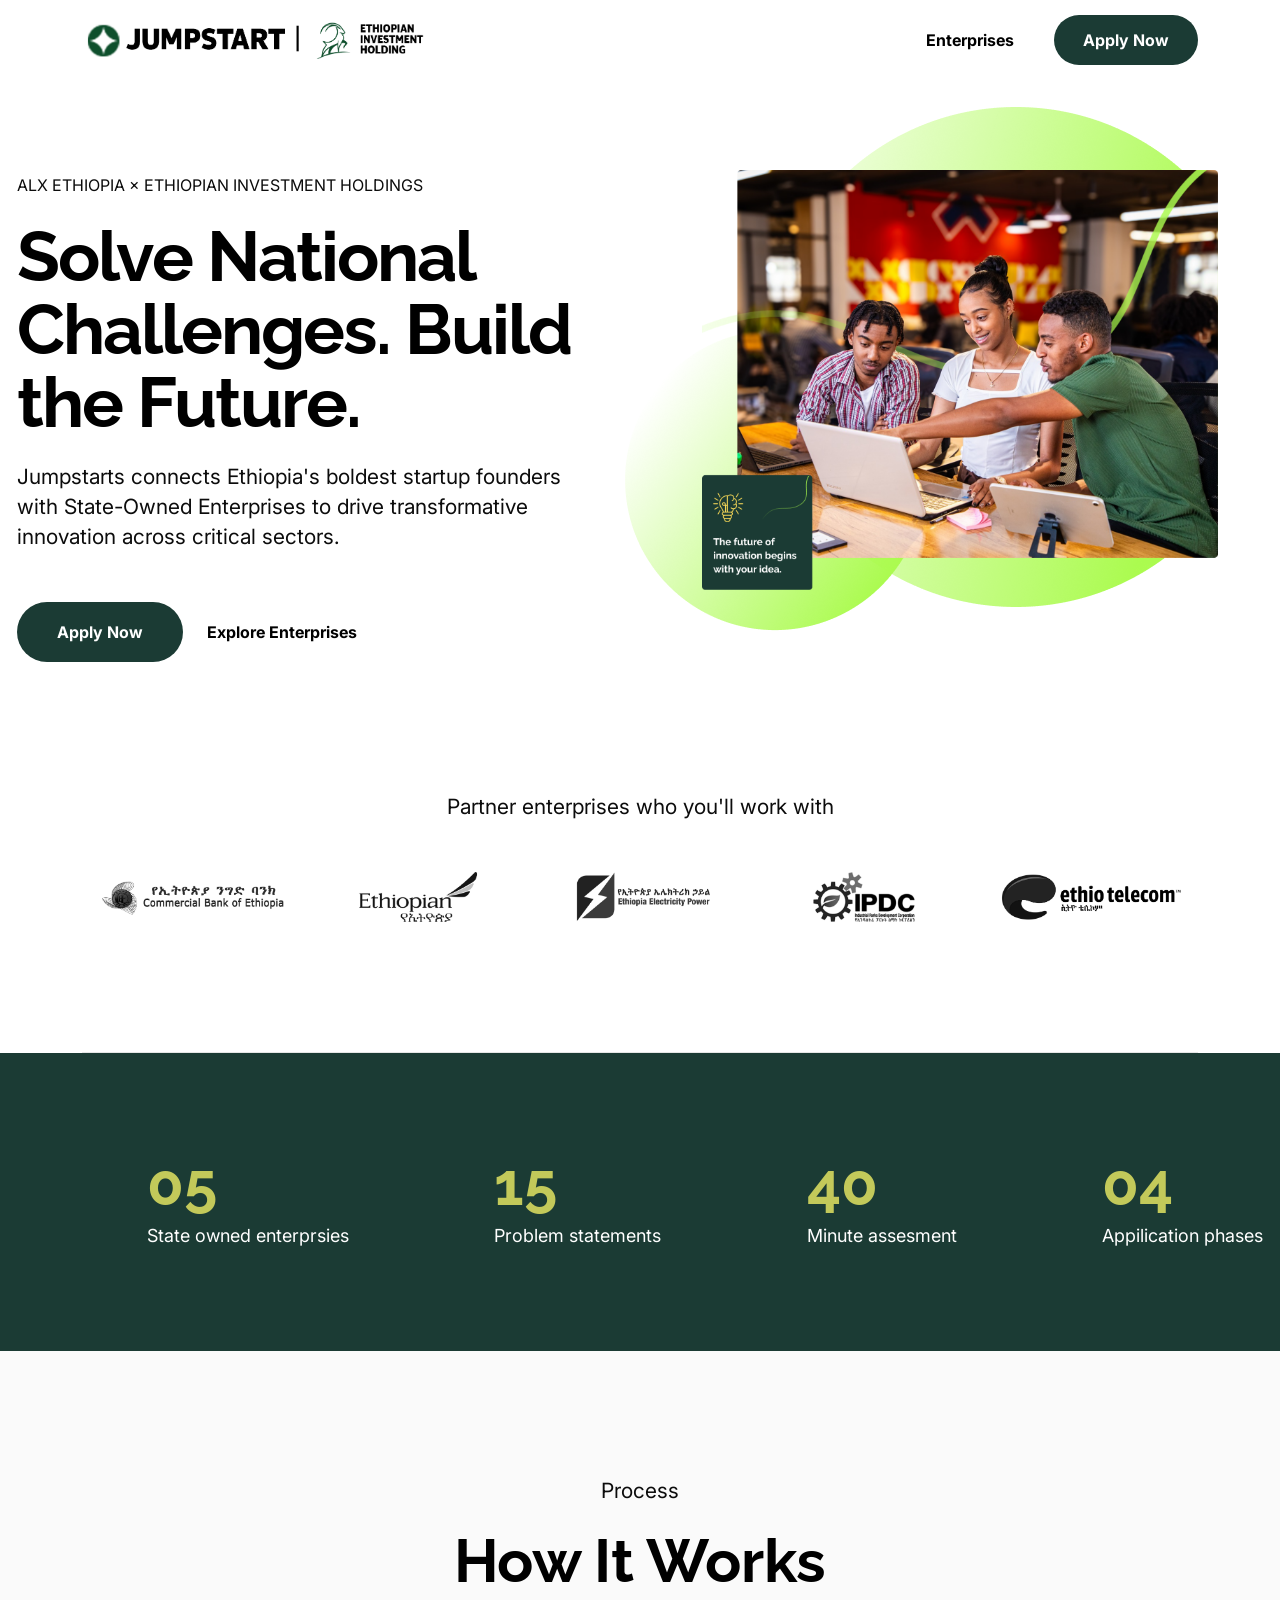
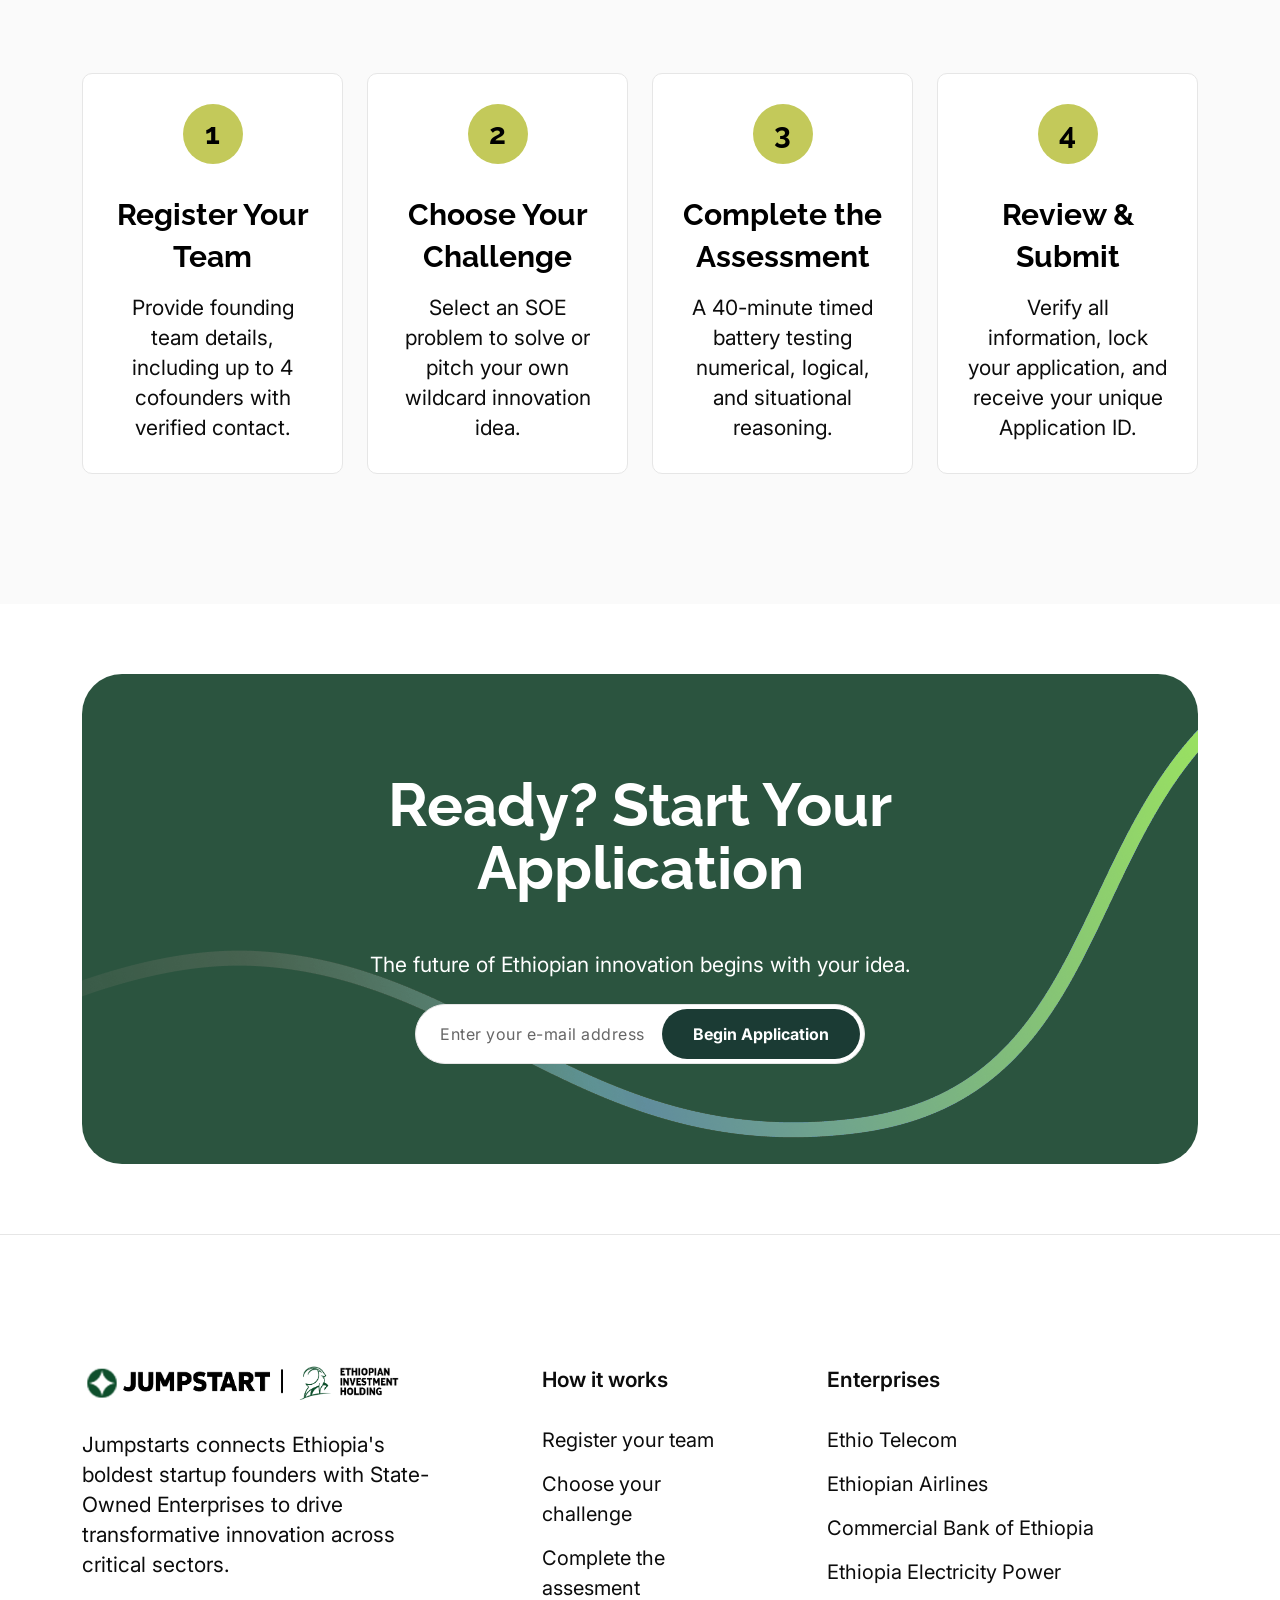
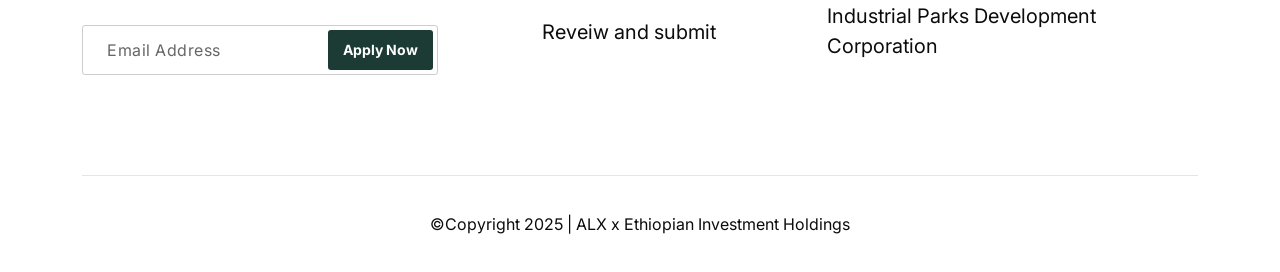
==== commit fe06f483: "update index" ====
--- a/index.html
+++ b/index.html
@@ -5,7 +5,7 @@
   <meta charset="UTF-8">
   <meta http-equiv="X-UA-Compatible" content="IE=edge">
   <meta name="viewport" content="width=device-width, initial-scale=1.0">
-  <title>Zubuz || Responsive HTML 5 Template</title>
+  <title>Jumpstart</title>
 
   <link rel="shortcut icon" href="assets/images/favicon.ico" type="image/x-icon">
   <link rel="icon" href="assets/images/favicon.ico" type="image/x-icon">
@@ -25,6 +25,53 @@
 
   <link rel="stylesheet" href="assets/css/main.css">
   <link rel="stylesheet" href="assets/css/app.min.css">
+
+  <!-- CSS Rule -->
+  <head>
+  <style>
+    /* Default for all screens */
+    .hero-jump{
+      padding: 170px 130px 130px 0px;
+    }
+
+    .num-pad{
+      padding: 100px 0 100px 130px;
+    }
+
+    .logo-height{
+      max-width: 384px;
+    }
+    .header-pad{
+        padding: 15px 0;
+    }
+
+    .nav-pad{
+        padding:0%;
+    }
+
+    /* Change padding when screen is 768px or smaller */
+    @media (max-width: 768px) {
+      .hero-jump{
+        padding: 0px; /* Much smaller padding for mobile */
+      }
+
+      .num-pad{
+      padding: 50px 0px;
+    }
+    .logo-height{
+      max-width: 256px;
+    }
+
+    .header-pad{
+        padding: 15px 0 50px 0 !important; 
+        position: unset !important;
+    }
+    .nav-pad{
+        padding-left: 65px;
+    }
+    }
+  </style>
+
 </head>
 
 <body class="light">
@@ -41,13 +88,13 @@
 
 
 
-  <header class="site-header site-header--menu-center zubuz-header-section" id="sticky-menu">
-    <div class="container">
-      <nav class="navbar site-navbar">
+  <header class="site-header zubuz-header-section header-pad" id="sticky-menu">
+    <div class="container">
+      <nav class="navbar site-navbar nav-pad">
         <!-- Brand Logo-->
-        <div class="brand-logo">
-          <a href="index.html">
-            <img src="assets/images/logo/logo-dark.png" alt="" class="light-version-logo">
+        <div class="brand-logo logo-height">
+          <a href="#">
+            <img src="assets/images/logo/Logob.png" alt="" class="light-version-logo">
           </a>
         </div>
         <div class="menu-block-wrapper">
@@ -60,874 +107,291 @@
               <div class="current-menu-title"></div>
               <div class="mobile-menu-close">&times;</div>
             </div>
-            <ul class="site-menu-main">
-              <li class="nav-item nav-item-has-children">
-                <a href="#" class="nav-link-item drop-trigger">Demo <i class="fas fa-angle-down"></i></a>
-                <ul class="sub-menu" id="submenu-1">
-                  <li class="sub-menu--item">
-                    <a href="index.html">
-                      <span class="menu-item-text">Finance App</span>
-                    </a>
-                  </li>
-                  <li class="sub-menu--item">
-                    <a href="index-02.html">
-                      <span class="menu-item-text">CRM Platform</span>
-                    </a>
-                  </li>
-                  <li class="sub-menu--item">
-                    <a href="index-03.html">
-                      <span class="menu-item-text">SaaS Startups</span>
-                    </a>
-                  </li>
-                </ul>
-              </li>
-              <li class="nav-item">
-                <a href="about-us.html" class="nav-link-item">About Us</a>
-              </li>
-              <li class="nav-item nav-item-has-children">
-                <a href="#" class="nav-link-item drop-trigger">Pages <i class="fas fa-angle-down"></i></a>
-                <ul class="sub-menu" id="submenu-2">
-                  <li class="sub-menu--item">
-                    <a href="about-us.html">
-                      <span class="menu-item-text">About Us</span>
-                    </a>
-                  </li>
-                  <li class="sub-menu--item">
-                    <a href="pricing.html">
-                      <span class="menu-item-text">Pricing</span>
-                    </a>
-                  </li>
-                  <li class="sub-menu--item nav-item-has-children">
-                    <a href="#" data-menu-get="h3" class="drop-trigger">blog <i class="fas fa-angle-down"></i></a>
-                    <ul class="sub-menu shape-none" id="submenu-3">
-                      <li class="sub-menu--item">
-                        <a href="blog.html">
-                          <span class="menu-item-text">Our Blog</span>
-                        </a>
-                      </li>
-                      <li class="sub-menu--item">
-                        <a href="blog-column-one.html">
-                          <span class="menu-item-text">blog column one</span>
-                        </a>
-                      </li>
-                      <li class="sub-menu--item">
-                        <a href="blog-column-two.html">
-                          <span class="menu-item-text">blog column two</span>
-                        </a>
-                      </li>
-                      <li class="sub-menu--item">
-                        <a href="single-blog.html">
-                          <span class="menu-item-text">blog details</span>
-                        </a>
-                      </li>
-                    </ul>
-                  </li>
-                  <li class="sub-menu--item nav-item-has-children">
-                    <a href="#" data-menu-get="h3" class="drop-trigger">Service<i class="fas fa-angle-down"></i>
-                    </a>
-                    <ul class="sub-menu shape-none" id="submenu-4">
-                      <li class="sub-menu--item">
-                        <a href="service.html">
-                          <span class="menu-item-text">service</span>
-                        </a>
-                      </li>
-                      <li class="sub-menu--item">
-                        <a href="single-service.html">
-                          <span class="menu-item-text">service details</span>
-                        </a>
-                      </li>
-                    </ul>
-                  </li>
-                  <li class="sub-menu--item nav-item-has-children">
-                    <a href="#" data-menu-get="h3" class="drop-trigger">Team<i class="fas fa-angle-down"></i>
-                    </a>
-                    <ul class="sub-menu shape-none" id="submenu-5">
-                      <li class="sub-menu--item">
-                        <a href="team.html">
-                          <span class="menu-item-text">team</span>
-                        </a>
-                      </li>
-                      <li class="sub-menu--item">
-                        <a href="single-team.html">
-                          <span class="menu-item-text">team details</span>
-                        </a>
-                      </li>
-                    </ul>
-                  </li>
-                  <li class="sub-menu--item nav-item-has-children">
-                    <a href="#" data-menu-get="h3" class="drop-trigger">Career<i class="fas fa-angle-down"></i>
-                    </a>
-                    <ul class="sub-menu shape-none" id="submenu-6">
-                      <li class="sub-menu--item">
-                        <a href="career.html">
-                          <span class="menu-item-text">Career</span>
-                        </a>
-                      </li>
-                      <li class="sub-menu--item">
-                        <a href="single-career.html">
-                          <span class="menu-item-text">Career details</span>
-                        </a>
-                      </li>
-                    </ul>
-                  </li>
-                  <li class="sub-menu--item nav-item-has-children">
-                    <a href="#" data-menu-get="h3" class="drop-trigger">Portfolio<i class="fas fa-angle-down"></i>
-                    </a>
-                    <ul class="sub-menu shape-none" id="submenu-7">
-                      <li class="sub-menu--item">
-                        <a href="portfolio-grid.html">
-                          <span class="menu-item-text">portfolio gird</span>
-                        </a>
-                      </li>
-                      <li class="sub-menu--item">
-                        <a href="portfolio-classic.html">
-                          <span class="menu-item-text">portfolio classic</span>
-                        </a>
-                      </li>
-                      <li class="sub-menu--item">
-                        <a href="single-portfolio.html">
-                          <span class="menu-item-text">Single Portfolio</span>
-                        </a>
-                      </li>
-                    </ul>
-                  </li>
-                  <li class="sub-menu--item nav-item-has-children">
-                    <a href="#" data-menu-get="h3" class="drop-trigger">Utility<i class="fas fa-angle-down"></i>
-                    </a>
-                    <ul class="sub-menu shape-none" id="submenu-8">
-                      <li class="sub-menu--item">
-                        <a href="faq.html">
-                          <span class="menu-item-text">faq</span>
-                        </a>
-                      </li>
-                      <li class="sub-menu--item">
-                        <a href="errors-404.html">
-                          <span class="menu-item-text">Error 404</span>
-                        </a>
-                      </li>
-                      <li class="sub-menu--item">
-                        <a href="integrations.html">
-                          <span class="menu-item-text">integrations</span>
-                        </a>
-                      </li>
-                      <li class="sub-menu--item">
-                        <a href="testimonials.html">
-                          <span class="menu-item-text">testimonials</span>
-                        </a>
-                      </li>
-                      <li class="sub-menu--item">
-                        <a href="coming-soon.html">
-                          <span class="menu-item-text">Coming Soon</span>
-                        </a>
-                      </li>
-                    </ul>
-                  </li>
-                  <li class="sub-menu--item nav-item-has-children">
-                    <a href="#" data-menu-get="h3" class="drop-trigger">Account<i class="fas fa-angle-down"></i>
-                    </a>
-                    <ul class="sub-menu shape-none" id="submenu-9">
-                      <li class="sub-menu--item">
-                        <a href="sign-up.html">
-                          <span class="menu-item-text">sign up</span>
-                        </a>
-                      </li>
-                      <li class="sub-menu--item">
-                        <a href="sign-in.html">
-                          <span class="menu-item-text">sign in</span>
-                        </a>
-                      </li>
-                      <li class="sub-menu--item">
-                        <a href="reset-password.html">
-                          <span class="menu-item-text">reset password</span>
-                        </a>
-                      </li>
-                    </ul>
-                  </li>
-                </ul>
-              </li>
-              <li class="nav-item nav-item-has-children">
-                <a href="#" class="nav-link-item drop-trigger">Blog <i class="fas fa-angle-down"></i></a>
-                <ul class="sub-menu" id="submenu-10">
-                  <li class="sub-menu--item">
-                    <a href="blog.html">
-                      <span class="menu-item-text">Our Blog</span>
-                    </a>
-                  </li>
-                  <li class="sub-menu--item">
-                    <a href="blog-column-one.html">
-                      <span class="menu-item-text">blog column one</span>
-                    </a>
-                  </li>
-                  <li class="sub-menu--item">
-                    <a href="blog-column-two.html">
-                      <span class="menu-item-text">blog column two</span>
-                    </a>
-                  </li>
-                  <li class="sub-menu--item">
-                    <a href="single-blog.html">
-                      <span class="menu-item-text">blog details</span>
-                    </a>
-                  </li>
-                </ul>
-              </li>
-              <li class="nav-item">
-                <a href="contact-us.html" class="nav-link-item">Contact Us</a>
-              </li>
-            </ul>
+
           </nav>
         </div>
 
         <div class="header-btn header-btn-l1 ms-auto d-none d-xs-inline-flex">
           <div class="zubuz-header-btn-wrap">
-            <a class="zubuz-login-btn" href="sign-up.html">Login</a>
-          </div>
-          <a class="zubuz-default-btn zubuz-header-btn" href="contact-us.html">
-            <span>Get Started</span>
+            <a class="zubuz-login-btn" href="#">Enterprises</a>
+          </div>
+          <a class="zubuz-default-btn zubuz-header-btn pill" href="#">
+            <span>Apply Now</span>
           </a>
         </div>
         <!-- mobile menu trigger -->
-        <div class="mobile-menu-trigger light">
-          <span></span>
-        </div>
+
         <!--/.Mobile Menu Hamburger Ends-->
       </nav>
     </div>
   </header>
   <!--End landex-header-section -->
 
-  <div class="zubuz-hero-section" style="background-image: url(assets/images/v1/hero-shape1.png)">
-    <div class="container">
-      <div class="zubuz-hero-content center position-relative">
-        <h1>Manage your money better than ever</h1>
-        <p>Our finance app is designed to help individuals & businesses manage their financial activities and transactions. It serves various purposes related to personal and business finance.</p>
-        <div class="zubuz-hero-btn-wrap center">
-          <a class="zubuz-default-btn" href="contact-us.html"> <span>Start Your Free Trial</span> </a>
-          <a class="video-init zubuz-hero-video" href="https://www.youtube.com/watch?v=SixdAQtWJQ8">
-            <img src="assets/images/v1/play-btn.png" alt="">
-            Watch A Demo
-          </a>
-        </div>
-        <div class="zubuz-hero-shape">
-          <img src="assets/images/v1/shape.png" alt="">
-        </div>
-      </div>
-      <div class="zubuz-hero-bottom">
-        <div class="zubuz-hero-thumb wow fadeInUpX">
-          <img src="assets/images/v1/hero-mocup1.png" alt="">
-        </div>
-        <div class="zubuz-hero-card card1 wow zoomIn">
-          <img src="assets/images/v1/h-card1.png" alt="">
-        </div>
-        <div class="zubuz-hero-card card2 wow zoomIn">
-          <img src="assets/images/v1/h-card2.png" alt="">
-        </div>
-        <div class="zubuz-hero-card card3 wow zoomIn">
-          <img src="assets/images/v1/h-card4.png" alt="">
-        </div>
-        <div class="zubuz-hero-card card4 wow zoomIn">
-          <img src="assets/images/v1/h-card3.png" alt="">
+  <div class="zubuz-hero-section2 hero-jump">
+    <div class="container">
+      <div class="row zubuz_screenfix_right">
+        <div class="col-lg-6">
+          <div class="zubuz-hero-content">
+            <div class="zubuz-hero-rating" >
+              <ul>
+                <!-- <li><img src="assets/images/v2/rating.png" alt=""></li> -->
+                <li>ALX ETHIOPIA × ETHIOPIAN INVESTMENT HOLDINGS</li>
+              </ul>
+            </div>
+            <h1>Solve National Challenges. Build the Future.</h1>
+            <p>Jumpstarts connects Ethiopia's boldest startup founders with State-Owned Enterprises to drive transformative innovation across critical sectors.</p>
+            <div class="zubuz-hero-btn-wrap">
+              <a class="zubuz-default-btn pill" href="#"> <span>Apply Now</span> </a>
+              <a class="zubuz-login-btn m-0" href="#">Explore Enterprises</a>
+            </div>
+          </div>
+        </div>
+        <div class="col-lg-6">
+          <div class="zubuz-hero-thumb2">
+            <img src="assets/images/v2/test(4).png" alt="">
+            <div class="zubuz-hero-shape2">
+              <img src="assets/images/v2/shape1-v2.png" alt="">
+            </div>
+            <div class="zubuz-hero-shape3">
+              <img src="assets/images/v2/shape2-v2.png" alt="">
+            </div>
+          </div>
         </div>
       </div>
     </div>
   </div>
   <!-- End section -->
 
-  <div class="section dark-bg zubuz-section-padding4">
-    <div class="container">
+  <div class="zubuz-brand-logo-section">
+    <div class="container">
+      <div class="zubuz-brand-logo-wrap">
+        
+        <p>Partner enterprises who you'll work with</p>
+        <div class="zubuz-brand-slider3">
+
+          <!-- first round  -->
+          <div class="zubuz-brand-item">
+            <img src="assets/images/v2/Ethiotelecom.png" alt="">
+          </div>
+          <div class="zubuz-brand-item">
+            <img src="assets/images/v2/CBE.png" alt="">
+          </div>
+          <div class="zubuz-brand-item">
+            <img src="assets/images/v2/Airlines.png" alt="">
+          </div>
+          <div class="zubuz-brand-item">
+            <img src="assets/images/v2/EEP.png" alt="">
+          </div>
+          <div class="zubuz-brand-item">
+            <img src="assets/images/v2/IPDC.png" alt="">
+          </div>
+
+          <!-- Second round  -->
+           <div class="zubuz-brand-item">
+            <img src="assets/images/v2/Ethiotelecom.png" alt="">
+          </div>
+          <div class="zubuz-brand-item">
+            <img src="assets/images/v2/CBE.png" alt="">
+          </div>
+          <div class="zubuz-brand-item">
+            <img src="assets/images/v2/Airlines.png" alt="">
+          </div>
+          <div class="zubuz-brand-item">
+            <img src="assets/images/v2/EEP.png" alt="">
+          </div>
+          <div class="zubuz-brand-item">
+            <img src="assets/images/v2/IPDC.png" alt="">
+          </div>
+
+          <!-- third round  -->
+           <div class="zubuz-brand-item">
+            <img src="assets/images/v2/Ethiotelecom.png" alt="">
+          </div>
+          <div class="zubuz-brand-item">
+            <img src="assets/images/v2/CBE.png" alt="">
+          </div>
+          <div class="zubuz-brand-item">
+            <img src="assets/images/v2/Airlines.png" alt="">
+          </div>
+          <div class="zubuz-brand-item">
+            <img src="assets/images/v2/EEP.png" alt="">
+          </div>
+          <div class="zubuz-brand-item">
+            <img src="assets/images/v2/IPDC.png" alt="">
+          </div>
+
+        </div>
+      </div>
+    </div>
+  </div>
+  <!-- End section -->
+
+  <div class="section blue-bg zubuz-section-padding5 num-pad">
+    <div id="zubuz-counter"></div>
+    <div class="container" >
+      <div class="zubuz-counter-wrap2">
+        <div class="zubuz-counter-data light">
+          <h2 class="zubuz-counter-number" style="color: var(--secondary-color);">05</h2>
+          <p>State owned enterprsies</p>
+        </div>
+        <div class="zubuz-counter-data light">
+          <h2 class="zubuz-counter-number" style="color: var(--secondary-color);">15</h2>
+          <p>Problem statements</p>
+        </div>
+        <div class="zubuz-counter-data light">
+          <h2 class="zubuz-counter-number" style="color: var(--secondary-color);">40</h2>
+          <p>Minute assesment</p>
+        </div>
+        <div class="zubuz-counter-data light">
+          <h2 class="zubuz-counter-number" style="color: var(--secondary-color);">04</h2>
+          <p>Appilication phases</p>
+        </div>
+      </div>
+    </div>
+  </div>
+  <!-- End section -->
+  
+  <div class="section zubuz-section-padding3 light-bg">
+    <div class="container">
+      <div class="zubuz-section-title center">
+        <p>Process</p>
+        <h2>How It Works</h2>
+      </div>
       <div class="row">
-        <div class="col-lg-5">
-          <div class="zubuz-brand-logo-content">
-            <h3>Over 50,000 people rely on our app for their money choices</h3>
-          </div>
-        </div>
-        <div class="col-lg-7">
-          <div class="zubuz-brand-slider">
-            <div class="zubuz-brand-item">
-              <img src="assets/images/v1/b_1.png" alt="">
-            </div>
-            <div class="zubuz-brand-item">
-              <img src="assets/images/v1/b_2.png" alt="">
-            </div>
-            <div class="zubuz-brand-item">
-              <img src="assets/images/v1/b_3.png" alt="">
-            </div>
-            <div class="zubuz-brand-item">
-              <img src="assets/images/v1/b_4.png" alt="">
-            </div>
-            <div class="zubuz-brand-item">
-              <img src="assets/images/v1/b_5.png" alt="">
-            </div>
-            <div class="zubuz-brand-item">
-              <img src="assets/images/v1/b_6.png" alt="">
-            </div>
-          </div>
-          <div class="zubuz-brand-slider2">
-            <div class="zubuz-brand-item">
-              <img src="assets/images/v1/b_1.png" alt="">
-            </div>
-            <div class="zubuz-brand-item">
-              <img src="assets/images/v1/b_2.png" alt="">
-            </div>
-            <div class="zubuz-brand-item">
-              <img src="assets/images/v1/b_3.png" alt="">
-            </div>
-            <div class="zubuz-brand-item">
-              <img src="assets/images/v1/b_4.png" alt="">
-            </div>
-            <div class="zubuz-brand-item">
-              <img src="assets/images/v1/b_5.png" alt="">
-            </div>
-            <div class="zubuz-brand-item">
-              <img src="assets/images/v1/b_6.png" alt="">
-            </div>
-          </div>
-        </div>
-      </div>
-
-    </div>
-  </div>
-  <!-- End section -->
-
-  <div class="section zubuz-section-padding2">
-    <div class="container">
-      <div class="row">
-        <div class="col-lg-5">
-          <div class="zubuz-thumb thumb-pr">
-            <img src="assets/images/v1/mocup01.png" alt="">
-            <div class="zubuz-thumb-card">
-              <img src="assets/images/v1/card1.png" alt="">
-            </div>
-          </div>
-        </div>
-        <div class="col-lg-7 d-flex align-items-center">
-          <div class="zubuz-default-content">
-            <h2>Easily monitor all financial activitie</h2>
-            <p>Users can input their income & expenses, categorize transactions, and view reports and summaries of their spending habits.</p>
-            <div class="zubuz-extara-mt">
-              <p><span class="font-semibold">Budgeting:</span> It enables effective budgeting and expense tracking, helping you stay on top of your financial goals.</p>
-              <p><span class="font-semibold">Expense Tracking:</span> Users can input their income & expenses, categorize transactions, and view reports and summaries of their spending habits.</p>
-            </div>
-          </div>
-        </div>
-      </div>
-    </div>
-  </div>
-  <!-- End section -->
-
-  <div class="section zubuz-section-padding5">
-    <div class="container">
-      <div class="row">
-        <div class="col-lg-5 order-lg-2">
-          <div class="zubuz-thumb thumb-pl">
-            <img src="assets/images/v1/mocup2.png" alt="">
-            <div class="zubuz-thumb-card2">
-              <img src="assets/images/v1/card2.png" alt="">
-            </div>
-          </div>
-        </div>
-        <div class="col-lg-7 d-flex align-items-center">
-          <div class="zubuz-default-content">
-            <h2>Bank account & credit card linked</h2>
-            <p>Easily link their bank accounts & credit cards to view account balances, monitor transactions and receive alerts for unusual activity.</p>
-            <div class="zubuz-extara-mt">
-              <div class="zubuz-iconbox-wrap-left">
-                <div class="zubuz-iconbox-icon">
-                  <img src="assets/images/v1/icon1.png" alt="">
-                </div>
-                <div class="zubuz-iconbox-data">
-                  <span>Saving & Goal Setting</span>
-                  <p>Easily set money aside and build your savings for the future plan and track your financial goals.</p>
-                </div>
-              </div>
-              <div class="zubuz-iconbox-wrap-left">
-                <div class="zubuz-iconbox-icon">
-                  <img src="assets/images/v1/icon2.png" alt="">
-                </div>
-                <div class="zubuz-iconbox-data">
-                  <span>Credit Score Monitoring</span>
-                  <p>Our finance app provides credit score monitoring to help users monitor their credit health.</p>
-                </div>
-              </div>
-            </div>
-          </div>
-        </div>
-      </div>
-    </div>
-  </div>
-  <!-- End section -->
-
-  <div class="section zubuz-section-padding3 bg-light">
-    <div class="container">
-      <div class="zubuz-section-title center">
-        <h2>Features to improve your financial life</h2>
-      </div>
-      <div class="row">
-        <div class="col-xl-4 col-md-6">
+        <div class="col-xl-3 col-md-6">
           <div class="zubuz-iconbox-wrap center">
             <div class="zubuz-iconbox-icon">
-              <img src="assets/images/v1/icon3.png" alt="">
+              <!-- <img src="assets/images/v1/icon3.png" alt=""> -->
+               <h3>1</h3>
             </div>
             <div class="zubuz-iconbox-data">
-              <h3>Financial Planning</h3>
-              <p>Users easily can create & track all types budgets, set financial goals, and plan for their future.</p>
-            </div>
-          </div>
-        </div>
-        <div class="col-xl-4 col-md-6">
+              <h3>Register Your Team</h3>
+              <p>Provide founding team details, including up to 4 cofounders with verified contact.</p>
+            </div>
+          </div>
+        </div>
+        <div class="col-xl-3 col-md-6">
           <div class="zubuz-iconbox-wrap center">
             <div class="zubuz-iconbox-icon">
-              <img src="assets/images/v1/icon4.png" alt="">
+              <!-- <img src="assets/images/v1/icon4.png" alt=""> -->
+               <h3>2</h3>
             </div>
             <div class="zubuz-iconbox-data">
-              <h3>Security Features</h3>
-              <p>Security is a crucial aspect of our finance app. Security measures to protect users' financial data.</p>
-            </div>
-          </div>
-        </div>
-        <div class="col-xl-4 col-md-6">
+              <h3>Choose Your Challenge</h3>
+              <p>Select an SOE problem to solve or pitch your own wildcard innovation idea.</p>
+            </div>
+          </div>
+        </div>
+        <div class="col-xl-3 col-md-6">
           <div class="zubuz-iconbox-wrap center">
             <div class="zubuz-iconbox-icon">
-              <img src="assets/images/v1/icon5.png" alt="">
+              <!-- <img src="assets/images/v1/icon5.png" alt=""> -->
+               <h3>3</h3>
             </div>
             <div class="zubuz-iconbox-data">
-              <h3>Tax Preparation</h3>
-              <p>Preparing all the filing taxes, and optimizing deductions for ensuring compliance with tax laws.</p>
-            </div>
-          </div>
-        </div>
-        <div class="col-xl-4 col-md-6">
+              <h3>Complete the Assessment</h3>
+              <p>A 40-minute timed battery testing numerical, logical, and situational reasoning.</p>
+            </div>
+          </div>
+        </div>
+        <div class="col-xl-3 col-md-6">
           <div class="zubuz-iconbox-wrap center">
             <div class="zubuz-iconbox-icon">
-              <img src="assets/images/v1/icon6.png" alt="">
+            <h3>4</h3>
             </div>
             <div class="zubuz-iconbox-data">
-              <h3>Offline Access</h3>
-              <p>Offline access means you can use essential features and data without an internet connection.</p>
-            </div>
-          </div>
-        </div>
-        <div class="col-xl-4 col-md-6">
-          <div class="zubuz-iconbox-wrap center">
-            <div class="zubuz-iconbox-icon">
-              <img src="assets/images/v1/icon7.png" alt="">
-            </div>
-            <div class="zubuz-iconbox-data">
-              <h3>Currency Conversion</h3>
-              <p>Al the travelers or international business, our finance app also offer currency conversion tools.</p>
-            </div>
-          </div>
-        </div>
-        <div class="col-xl-4 col-md-6">
-          <div class="zubuz-iconbox-wrap center">
-            <div class="zubuz-iconbox-icon">
-              <img src="assets/images/v1/icon8.png" alt="">
-            </div>
-            <div class="zubuz-iconbox-data">
-              <h3>Integration Support</h3>
-              <p>The ability to connect with other financial tools accounting software, or payment platforms.</p>
-            </div>
-          </div>
-        </div>
+              <h3>Review & Submit</h3>
+              <p>Verify all information, lock your application, and receive your unique Application ID.</p>
+            </div>
+          </div>
+        </div>
+
       </div>
     </div>
   </div>
   <!-- End Section -->
 
-  <div class="scetion zubuz-section-padding2">
-    <div class="container">
-      <div class="row">
-        <div class="col-lg-7 order-lg-2">
-          <div class="zubuz-default-content">
-            <h2>Suitable app for all levels of users</h2>
-            <p>Finance apps are for everyone, from beginners to experts. They help manage money, track expenses, and make financial tasks easier.</p>
-            <p>Like budgeting and investment management. These apps are convenient and offer financial insights to help people save and plan for the future.</p>
-            <div class="zubuz-extara-mt">
-              <a class="zubuz-default-btn" href="contact-us.html">
-                <span>Start Your Free Trial</span>
-              </a>
-            </div>
-          </div>
-        </div>
-        <div class="col-lg-5">
-          <div class="zubuz-accordion-wrap" id="zubuz-accordion">
-            <div class="zubuz-accordion-item open">
-              <div class="zubuz-accordion-header">
-                <h3>Sign up for free</h3>
-                <div class="zubuz-active-icon">
-                  <svg width="22" height="13" viewBox="0 0 22 13" fill="none" xmlns="http://www.w3.org/2000/svg">
-                    <path d="M19.75 2.25L11 11L2.25 2.25" stroke="#111827" stroke-width="3" stroke-linecap="round" stroke-linejoin="round" />
-                  </svg>
-                </div>
-              </div>
-              <div class="zubuz-accordion-body">
-                <p>Start your journey with a 34-day trial. It’s easy no credit card or commitment.</p>
-              </div>
-            </div>
-            <div class="zubuz-accordion-item">
-              <div class="zubuz-accordion-header">
-                <h3>Make a money plan</h3>
-                <div class="zubuz-active-icon">
-                  <svg width="22" height="13" viewBox="0 0 22 13" fill="none" xmlns="http://www.w3.org/2000/svg">
-                    <path d="M19.75 2.25L11 11L2.25 2.25" stroke="#111827" stroke-width="3" stroke-linecap="round" stroke-linejoin="round" />
-                  </svg>
-                </div>
-              </div>
-              <div class="zubuz-accordion-body">
-                <p>Add your accounts and expenses, set savings targets, and share your plan.</p>
-              </div>
-            </div>
-            <div class="zubuz-accordion-item">
-              <div class="zubuz-accordion-header">
-                <h3>Enjoy less stress</h3>
-                <div class="zubuz-active-icon">
-                  <svg width="22" height="13" viewBox="0 0 22 13" fill="none" xmlns="http://www.w3.org/2000/svg">
-                    <path d="M19.75 2.25L11 11L2.25 2.25" stroke="#111827" stroke-width="3" stroke-linecap="round" stroke-linejoin="round" />
-                  </svg>
-                </div>
-              </div>
-              <div class="zubuz-accordion-body">
-                <p>Start feeling confident, content, and secure in your financial life.</p>
-              </div>
-            </div>
-          </div>
-        </div>
-      </div>
-    </div>
-  </div>
-  <!-- End section -->
-
-  <div class="section zubuz-section-padding2 bg-light">
-    <div class="container">
-      <div class="zubuz-section-title center">
-        <h2>We've earned a 4.8-star Trustpilot rating</h2>
-      </div>
-      <div class="row">
-        <div class="col-lg-6">
-          <div class="zubuz-testimonial-wrap">
-            <div class="zubuz-testimonial-rating">
-              <ul>
-                <li><img src="assets/images/icon/star-green.svg" alt=""></li>
-                <li><img src="assets/images/icon/star-green.svg" alt=""></li>
-                <li><img src="assets/images/icon/star-green.svg" alt=""></li>
-                <li><img src="assets/images/icon/star-green.svg" alt=""></li>
-                <li><img src="assets/images/icon/star-green.svg" alt=""></li>
-              </ul>
-            </div>
-            <div class="zubuz-testimonial-data">
-              <h3>Best finance budgeting app ever!</h3>
-              <p>"This finance app has been a game-changer for me! It's made budgeting and tracking my expenses so much easier. I love how intuitive and user-friendly it is."</p>
-            </div>
-            <div class="zubuz-testimonial-author">
-              <div class="zubuz-testimonial-author-thumb">
-                <img src="assets/images/v1/t_user1.png" alt="">
-              </div>
-              <div class="zubuz-testimonial-author-data">
-                <span>Jonas Aly</span>
-                <p>Founder @ Company</p>
-              </div>
-            </div>
-          </div>
-        </div>
-        <div class="col-lg-6">
-          <div class="zubuz-testimonial-wrap">
-            <div class="zubuz-testimonial-rating">
-              <ul>
-                <li><img src="assets/images/icon/star-green.svg" alt=""></li>
-                <li><img src="assets/images/icon/star-green.svg" alt=""></li>
-                <li><img src="assets/images/icon/star-green.svg" alt=""></li>
-                <li><img src="assets/images/icon/star-green.svg" alt=""></li>
-                <li><img src="assets/images/icon/star-green.svg" alt=""></li>
-              </ul>
-            </div>
-            <div class="zubuz-testimonial-data">
-              <h3>Super helpful to watch my spend</h3>
-              <p>"I can't thank this app enough for helping me stay on top of my bills. The bill payment reminders have saved me from late fees, & more organized with my finances."</p>
-            </div>
-            <div class="zubuz-testimonial-author">
-              <div class="zubuz-testimonial-author-thumb">
-                <img src="assets/images/v1/t_user2.png" alt="">
-              </div>
-              <div class="zubuz-testimonial-author-data">
-                <span>Mark Bures</span>
-                <p>Businessman</p>
-              </div>
-            </div>
-          </div>
-        </div>
-        <div class="col-lg-6">
-          <div class="zubuz-testimonial-wrap">
-            <div class="zubuz-testimonial-rating">
-              <ul>
-                <li><img src="assets/images/icon/star-green.svg" alt=""></li>
-                <li><img src="assets/images/icon/star-green.svg" alt=""></li>
-                <li><img src="assets/images/icon/star-green.svg" alt=""></li>
-                <li><img src="assets/images/icon/star-green.svg" alt=""></li>
-                <li><img src="assets/images/icon/star-green.svg" alt=""></li>
-              </ul>
-            </div>
-            <div class="zubuz-testimonial-data">
-              <h3>Great app that saves money</h3>
-              <p>"The app's integration with my bank accounts is seamless. I can easily check my balances and transactions without having to log in separately."</p>
-            </div>
-            <div class="zubuz-testimonial-author">
-              <div class="zubuz-testimonial-author-thumb">
-                <img src="assets/images/v1/t_user3.png" alt="">
-              </div>
-              <div class="zubuz-testimonial-author-data">
-                <span>William Kolas</span>
-                <p>Student</p>
-              </div>
-            </div>
-          </div>
-        </div>
-        <div class="col-lg-6">
-          <div class="zubuz-testimonial-wrap">
-            <div class="zubuz-testimonial-rating">
-              <ul>
-                <li><img src="assets/images/icon/star-green.svg" alt=""></li>
-                <li><img src="assets/images/icon/star-green.svg" alt=""></li>
-                <li><img src="assets/images/icon/star-green.svg" alt=""></li>
-                <li><img src="assets/images/icon/star-green.svg" alt=""></li>
-                <li><img src="assets/images/icon/star-green.svg" alt=""></li>
-              </ul>
-            </div>
-            <div class="zubuz-testimonial-data">
-              <h3>Seriously life changing app!</h3>
-              <p>"The financial insights and reports have been eye-opening. I now have a better understanding of my spending habit and can make adjustment to save more."</p>
-            </div>
-            <div class="zubuz-testimonial-author">
-              <div class="zubuz-testimonial-author-thumb">
-                <img src="assets/images/v1/t_user4.png" alt="">
-              </div>
-              <div class="zubuz-testimonial-author-data">
-                <span>Andrew Chan</span>
-                <p>Manager@ AB Company</p>
-              </div>
-            </div>
-          </div>
-        </div>
-      </div>
-      <div class="zubuz-testimonial-btn">
-        <a class="zubuz-default-btn" href="testimonials.html">
-          <span>View All Reviews</span>
-        </a>
-      </div>
-    </div>
-  </div>
-  <!-- End Section -->
-
-  <div class="section zubuz-section-padding3">
-    <div class="container">
-      <div class="row">
-        <div class="col-lg-8">
-          <div class="zubuz-section-title">
-            <h2>Browse our latest news and articles</h2>
-          </div>
-        </div>
-      </div>
-      <div class="row">
-        <div class="col-xl-4 col-lg-6">
-          <div class="zubuz-blog-wrap">
-            <a href="">
-              <div class="zubuz-blog-thumb">
-                <img src="assets/images/blog/blog1.png" alt="">
-                <div class="zubuz-blog-categorie">
-                  Business
-                </div>
-              </div>
-            </a>
-            <div class="zubuz-blog-data">
-              <p>June 18, 2024</p>
-              <a href="">
-                <h3>What is a good solution for finance apps?</h3>
-              </a>
-              <a class="zubuz-blog-btn" href="">
-                <svg width="26" height="22" viewBox="0 0 26 22" fill="none" xmlns="http://www.w3.org/2000/svg">
-                  <path d="M15.5 2.25L24.25 11M24.25 11L15.5 19.75M24.25 11L1.75 11" stroke="black" stroke-width="3" stroke-linecap="round" stroke-linejoin="round" />
-                </svg>
-              </a>
-            </div>
-
-          </div>
-        </div>
-        <div class="col-xl-4 col-lg-6">
-          <div class="zubuz-blog-wrap">
-            <a href="">
-              <div class="zubuz-blog-thumb">
-                <img src="assets/images/blog/blog2.png" alt="">
-                <div class="zubuz-blog-categorie">
-                  Technology
-                </div>
-              </div>
-            </a>
-            <div class="zubuz-blog-data">
-              <p>June 18, 2024</p>
-              <a href="">
-                <h3>What makes banking app development ideal?</h3>
-              </a>
-              <a class="zubuz-blog-btn" href="">
-                <svg width="26" height="22" viewBox="0 0 26 22" fill="none" xmlns="http://www.w3.org/2000/svg">
-                  <path d="M15.5 2.25L24.25 11M24.25 11L15.5 19.75M24.25 11L1.75 11" stroke="black" stroke-width="3" stroke-linecap="round" stroke-linejoin="round" />
-                </svg>
-              </a>
-            </div>
-          </div>
-        </div>
-        <div class="col-xl-4 col-lg-6">
-          <div class="zubuz-blog-wrap">
-            <a href="">
-              <div class="zubuz-blog-thumb">
-                <img src="assets/images/blog/blog3.png" alt="">
-                <div class="zubuz-blog-categorie">
-                  Management
-                </div>
-              </div>
-            </a>
-            <div class="zubuz-blog-data">
-              <p>June 18, 2024</p>
-              <a href="">
-                <h3>Finance apps that will help you make money!</h3>
-              </a>
-              <a class="zubuz-blog-btn" href="">
-                <svg width="26" height="22" viewBox="0 0 26 22" fill="none" xmlns="http://www.w3.org/2000/svg">
-                  <path d="M15.5 2.25L24.25 11M24.25 11L15.5 19.75M24.25 11L1.75 11" stroke="black" stroke-width="3" stroke-linecap="round" stroke-linejoin="round" />
-                </svg>
-              </a>
-            </div>
-
-          </div>
-        </div>
-      </div>
-    </div>
-  </div>
-  <!-- End Section -->
-
-  <div class="zubuz-cta-section blue-bg">
-    <div class="container">
-      <div class="row">
-        <div class="col-lg-7 order-lg-2 d-flex align-items-center">
-          <div class="zubuz-default-content light">
-            <h2>Start managing your money now!</h2>
-            <p>Your financial future is just a download away. Get our app and experience the benefits of better money management.</p>
-            <div class="zubuz-extara-mt">
-              <div class="zubuz-app-wrap">
-                <a class="zubuz-app" href="contact-us.html"><img src="assets/images/v1/play-store.png" alt=""></a>
-                <a class="zubuz-app" href="contact-us.html"><img src="assets/images/v1/app-store.png" alt=""></a>
-                <div class="zubuz-cta-shape">
-                  <img src="assets/images/v1/shape2.png" alt="">
-                </div>
-              </div>
-            </div>
-          </div>
-        </div>
-        <div class="col-lg-5">
-          <div class="zubuz-cta-thumb">
-            <img src="assets/images/v1/cta-mocup.png" alt="">
-          </div>
-        </div>
-      </div>
-    </div>
-  </div>
-  <!-- End section -->
-
-
-
-  <footer class="zubuz-footer-section main-footer">
+  <div class="zubuz-cta-section2" style="padding: 70px 0;">
+    <div class="container">
+      <div class="zubuz-cta-wrap" style="background-image: url(assets/images/v2/cta-bg-green.png)">
+        <div class="zubuz-cta-content">
+          <h2>Ready? Start Your Application</h2>
+          <p style="color: white;">The future of Ethiopian innovation begins with your idea.</p>
+          <div class="zubuz-subscribe-two">
+            
+            <form action="#">
+              <input type="email" placeholder="Enter your e-mail address">
+              <button class="zubuz-default-btn zubuz-subscription-btn two" id="zubuz-subscription-btn" type="submit">
+                <span>Begin Application</span>
+              </button>
+            </form>
+          </div>
+        </div>
+      </div>
+    </div>
+  </div>
+
+
+
+<footer class="zubuz-footer-section main-footer white-bg">
     <div class="container">
       <div class="zubuz-footer-top">
         <div class="row">
           <div class="col-xl-4 col-lg-12">
             <div class="zubuz-footer-textarea">
               <a href="">
-                <img src="assets/images/logo/logo-dark.png" alt="">
+                <img src="assets/images/logo/Logob.png" alt="">
               </a>
-              <p>We're your innovation partner, delivering cutting-edge solutions that elevate your business to the next level.</p>
+              <p>Jumpstarts connects Ethiopia's boldest startup founders with State-Owned Enterprises to drive transformative innovation across critical sectors.</p>
               <div class="zubuz-subscribe-one">
                 <form action="#">
                   <input type="email" placeholder="Email Address">
                   <button class="zubuz-default-btn zubuz-subscription-btn one" id="zubuz-subscription-btn" type="submit">
-                    <span>Subscribe</span>
+                    <span>Apply Now</span>
                   </button>
                 </form>
               </div>
             </div>
           </div>
+          
           <div class="col-xl-3 col-md-4">
             <div class="zubuz-footer-menu extar-margin">
               <div class="zubuz-footer-title">
-                <p>Navigation</p>
+                <p>How it works</p>
               </div>
               <ul>
-                <li><a href="">Demos</a></li>
-                <li><a href="">About Us</a></li>
-                <li><a href="">Services</a></li>
-                <li><a href="">Pages</a></li>
-                <li><a href="">Contact</a></li>
+                <li><a href="">Register your team</a></li>
+                <li><a href="">Choose your challenge</a></li>
+                <li><a href="">Complete the assesment</a></li>
+                <li><a href="">Reveiw and submit</a></li>
+                </li>
               </ul>
             </div>
           </div>
-          <div class="col-xl-2 col-md-4">
-            <div class="zubuz-footer-menu">
+
+
+
+          <div class="col-xl-5 col-md-4">
+            <div class="zubuz-footer-menu extar-margin">
               <div class="zubuz-footer-title">
-                <p>Utility pages</p>
+                <p>Enterprises</p>
               </div>
               <ul>
-                <li><a href="">Instructions</a></li>
-                <li><a href="">Style guide</a></li>
-                <li><a href="">Licenses</a></li>
-                <li><a href="">404 Not found</a></li>
-                <li><a href="">Password protected</a></li>
+                <li><a href="">Ethio Telecom</a></li>
+                <li><a href="">Ethiopian Airlines</a></li>
+                <li><a href="">Commercial Bank of Ethiopia</a></li>
+                <li><a href="">Ethiopia Electricity Power</a></li>
+                <li><a href="">Industrial Parks Development Corporation</a></li>
               </ul>
             </div>
           </div>
-          <div class="col-xl-3 col-md-4">
-            <div class="zubuz-footer-menu extar-margin">
-              <div class="zubuz-footer-title">
-                <p>Resources</p>
-              </div>
-              <ul>
-                <li><a href="">Support</a></li>
-                <li><a href="">Privacy policy</a></li>
-                <li><a href="">Terms & Conditions</a></li>
-                <li><a href="">Strategic finance</a></li>
-                <li><a href="">Video guide</a></li>
-              </ul>
-            </div>
-          </div>
-        </div>
-      </div>
-      <div class="zubuz-footer-bottom">
-        <div class="zubuz-social-icon order-md-2">
-          <ul>
-            <li>
-              <a href="https://twitter.com/" target="_blank">
-                <i class="fab fa-twitter"></i>
-              </a>
-            </li>
-            <li>
-              <a href="https://facebook.com/" target="_blank">
-                <i class="fab fa-facebook-f"></i>
-              </a>
-            </li>
-            <li>
-              <a href="https://www.instagram.com/" target="_blank">
-                <i class="fab fa-instagram"></i>
-              </a>
-            </li>
-            <li>
-              <a href="https://www.linkedin.com/" target="_blank">
-                <i class="fab fa-linkedin"></i>
-              </a>
-            </li>
-            <li>
-              <a href="https://github.com/" target="_blank">
-                <i class="fab fa-github"></i>
-              </a>
-            </li>
-          </ul>
-        </div>
+
+
+        </div>
+      </div>
+      <div class="zubuz-footer-bottom center">
         <div class="zubuz-copywright">
-          <p> &copy;Copyright 2024, All Rights Reserved by Mthemeus</p>
+          <p> ©Copyright 2025 | ALX x Ethiopian Investment Holdings</p>
         </div>
       </div>
 
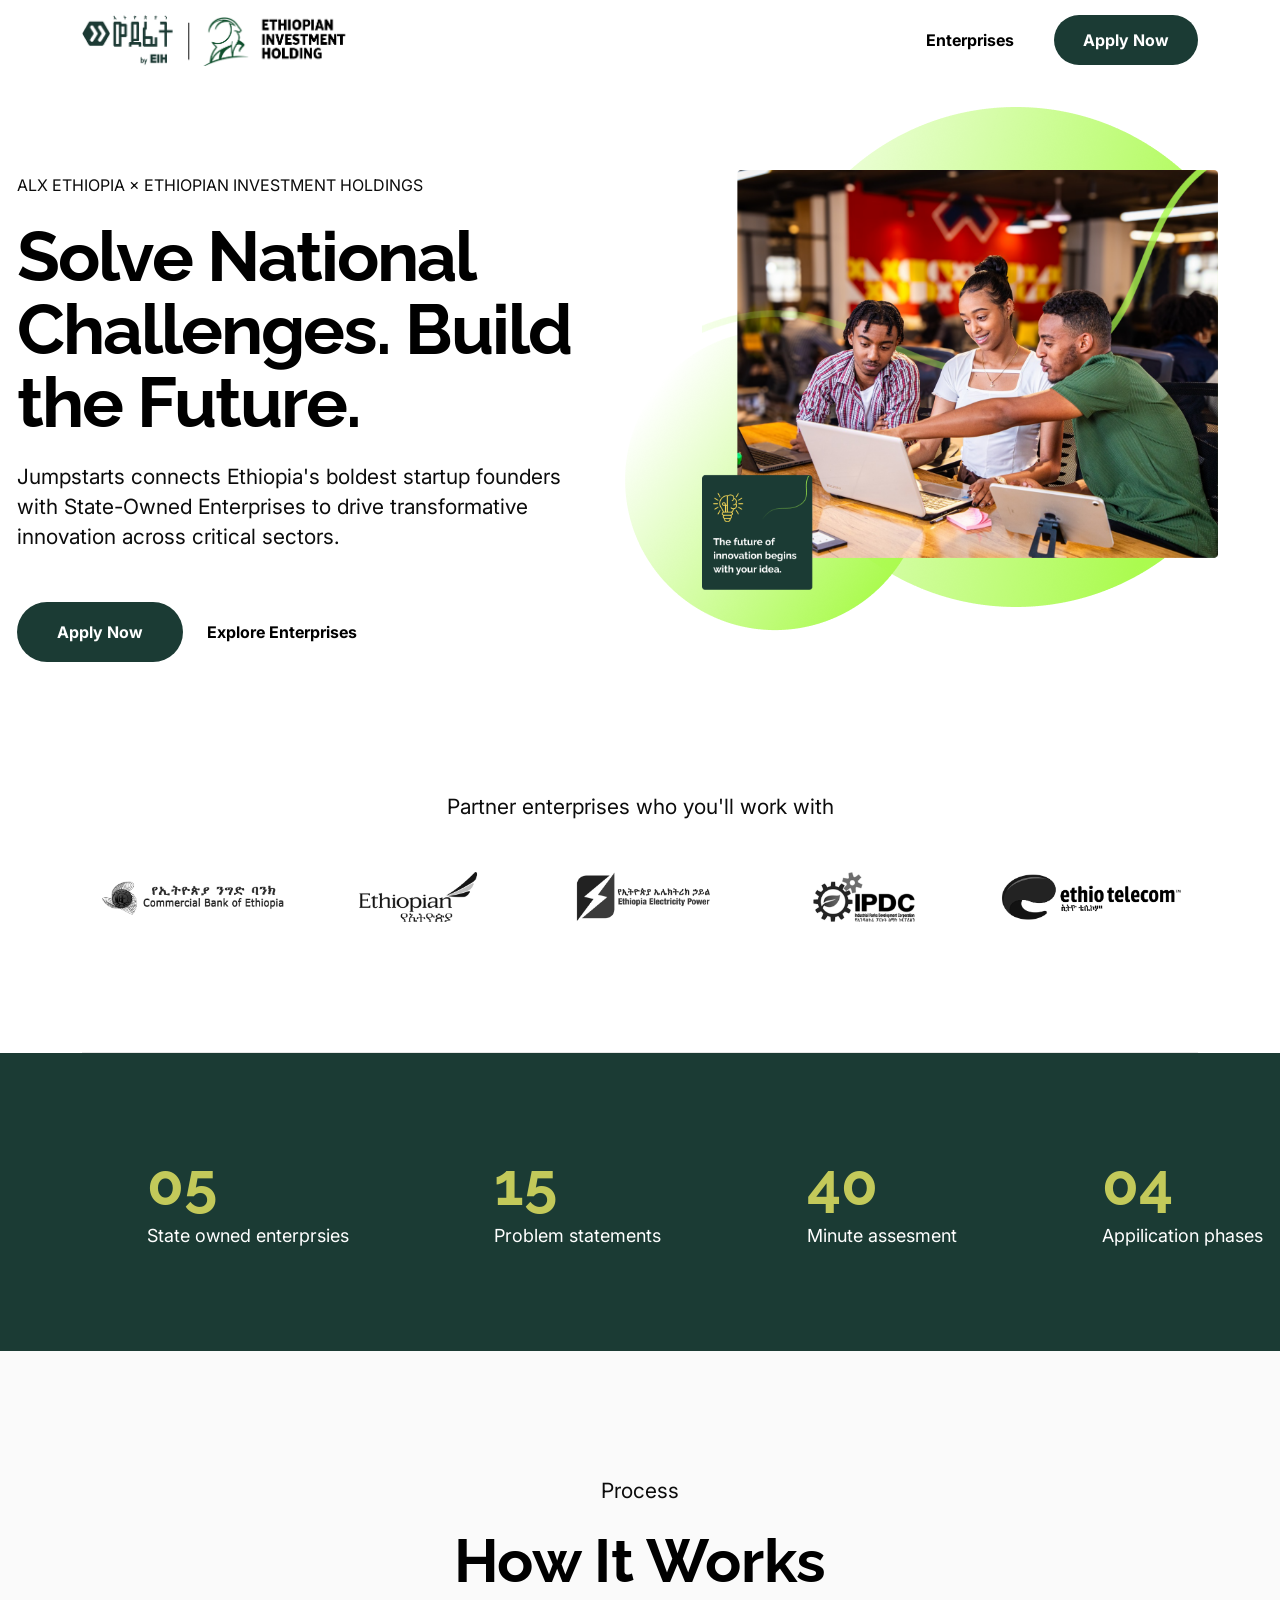
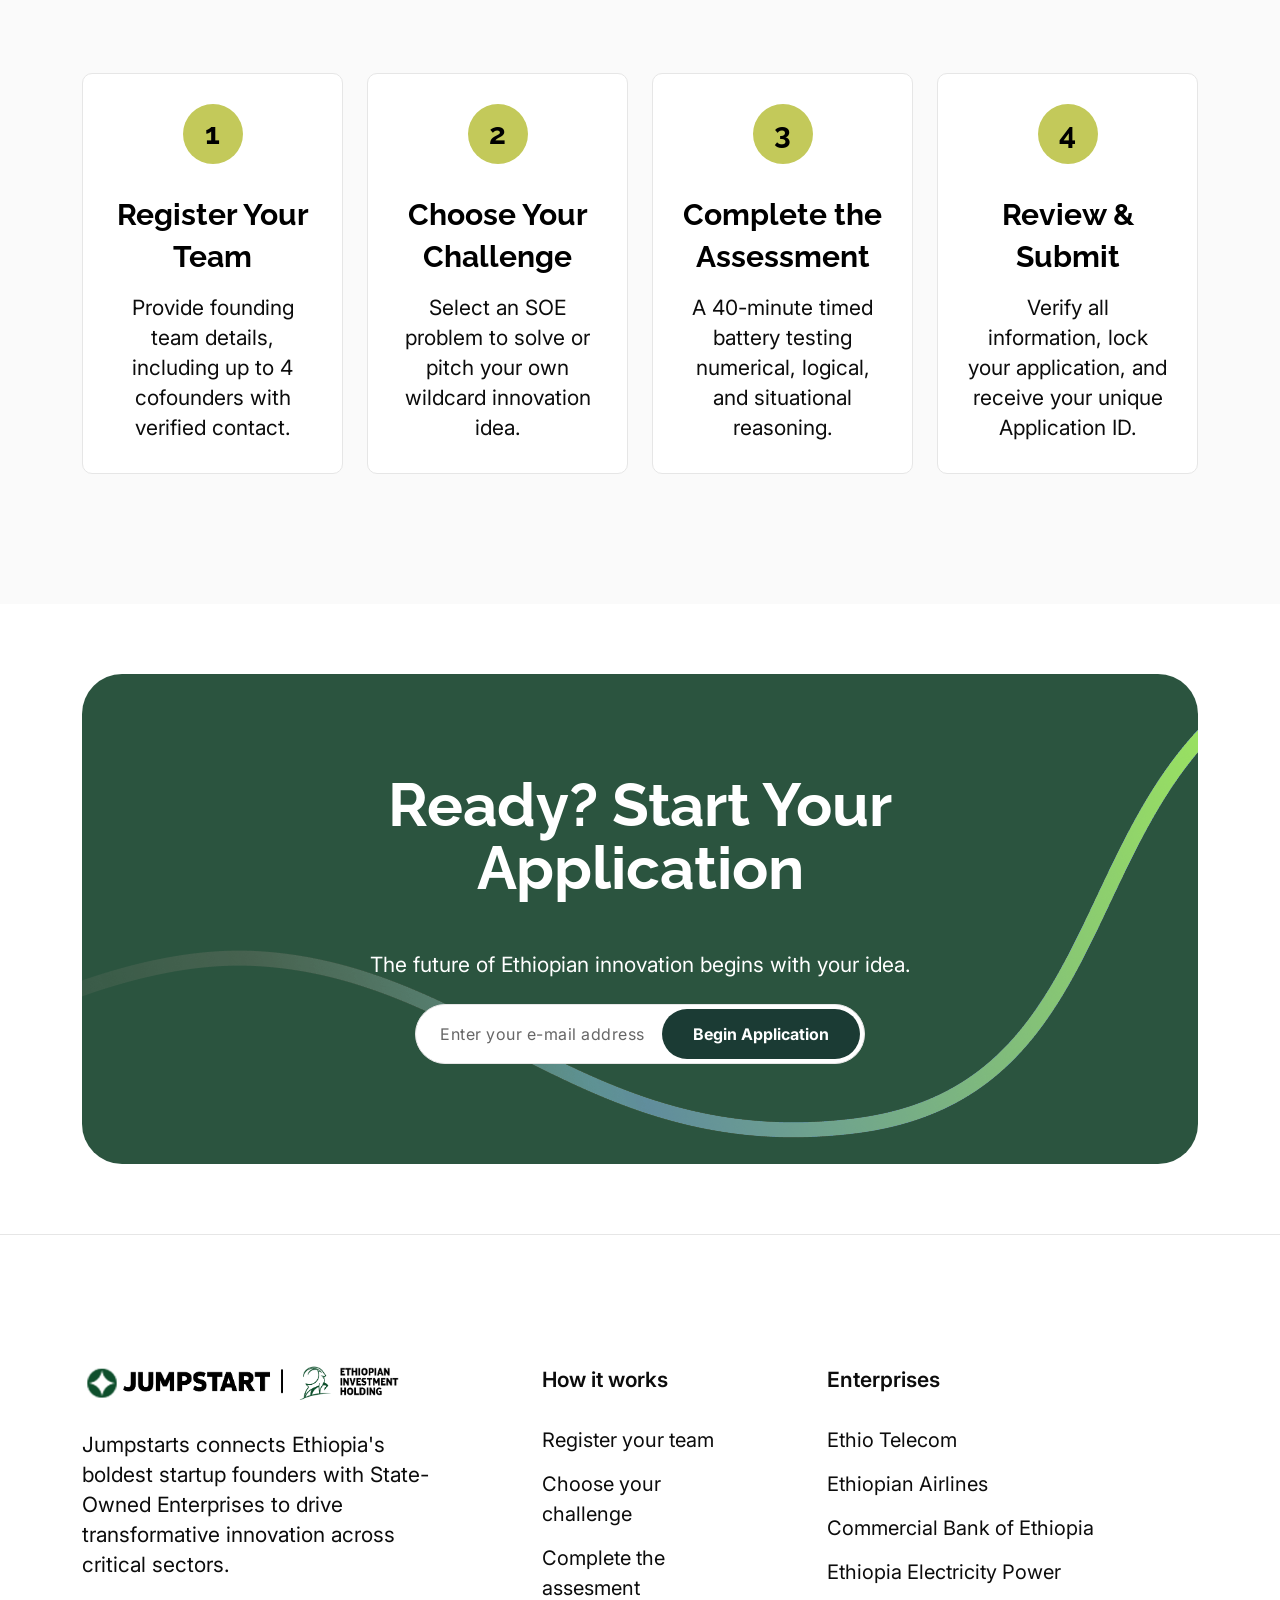
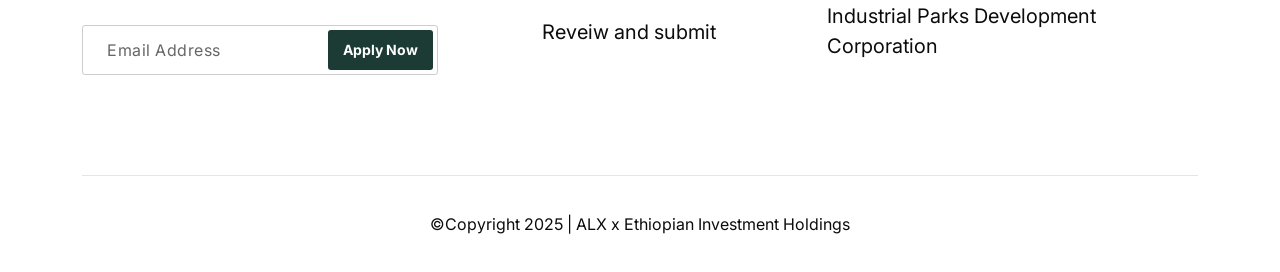
==== commit 29a96599: "Update logo" ====
--- a/index.html
+++ b/index.html
@@ -39,7 +39,7 @@
     }
 
     .logo-height{
-      max-width: 384px;
+      max-width: 512px;
     }
     .header-pad{
         padding: 15px 0;
@@ -94,7 +94,7 @@
         <!-- Brand Logo-->
         <div class="brand-logo logo-height">
           <a href="#">
-            <img src="assets/images/logo/Logob.png" alt="" class="light-version-logo">
+            <img src="assets/images/logo/Logoc.png" alt="" class="light-version-logo">
           </a>
         </div>
         <div class="menu-block-wrapper">
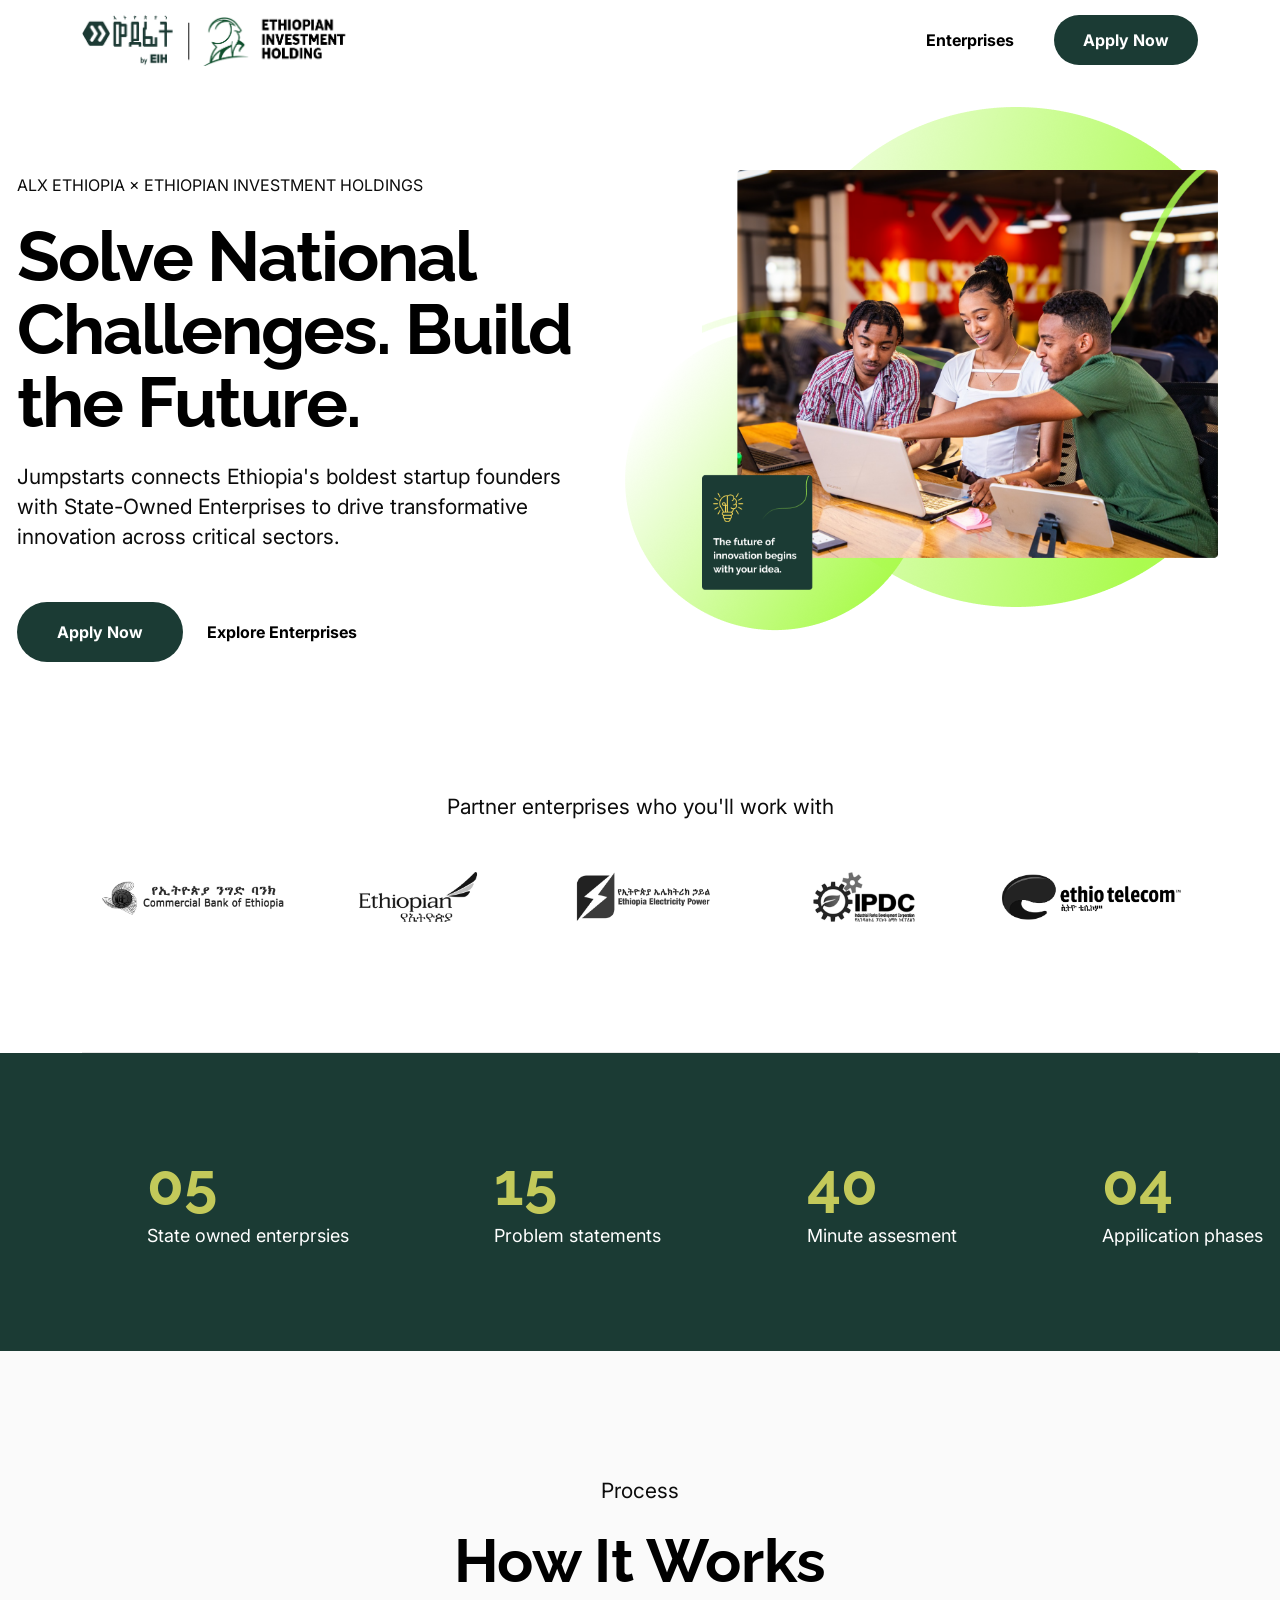
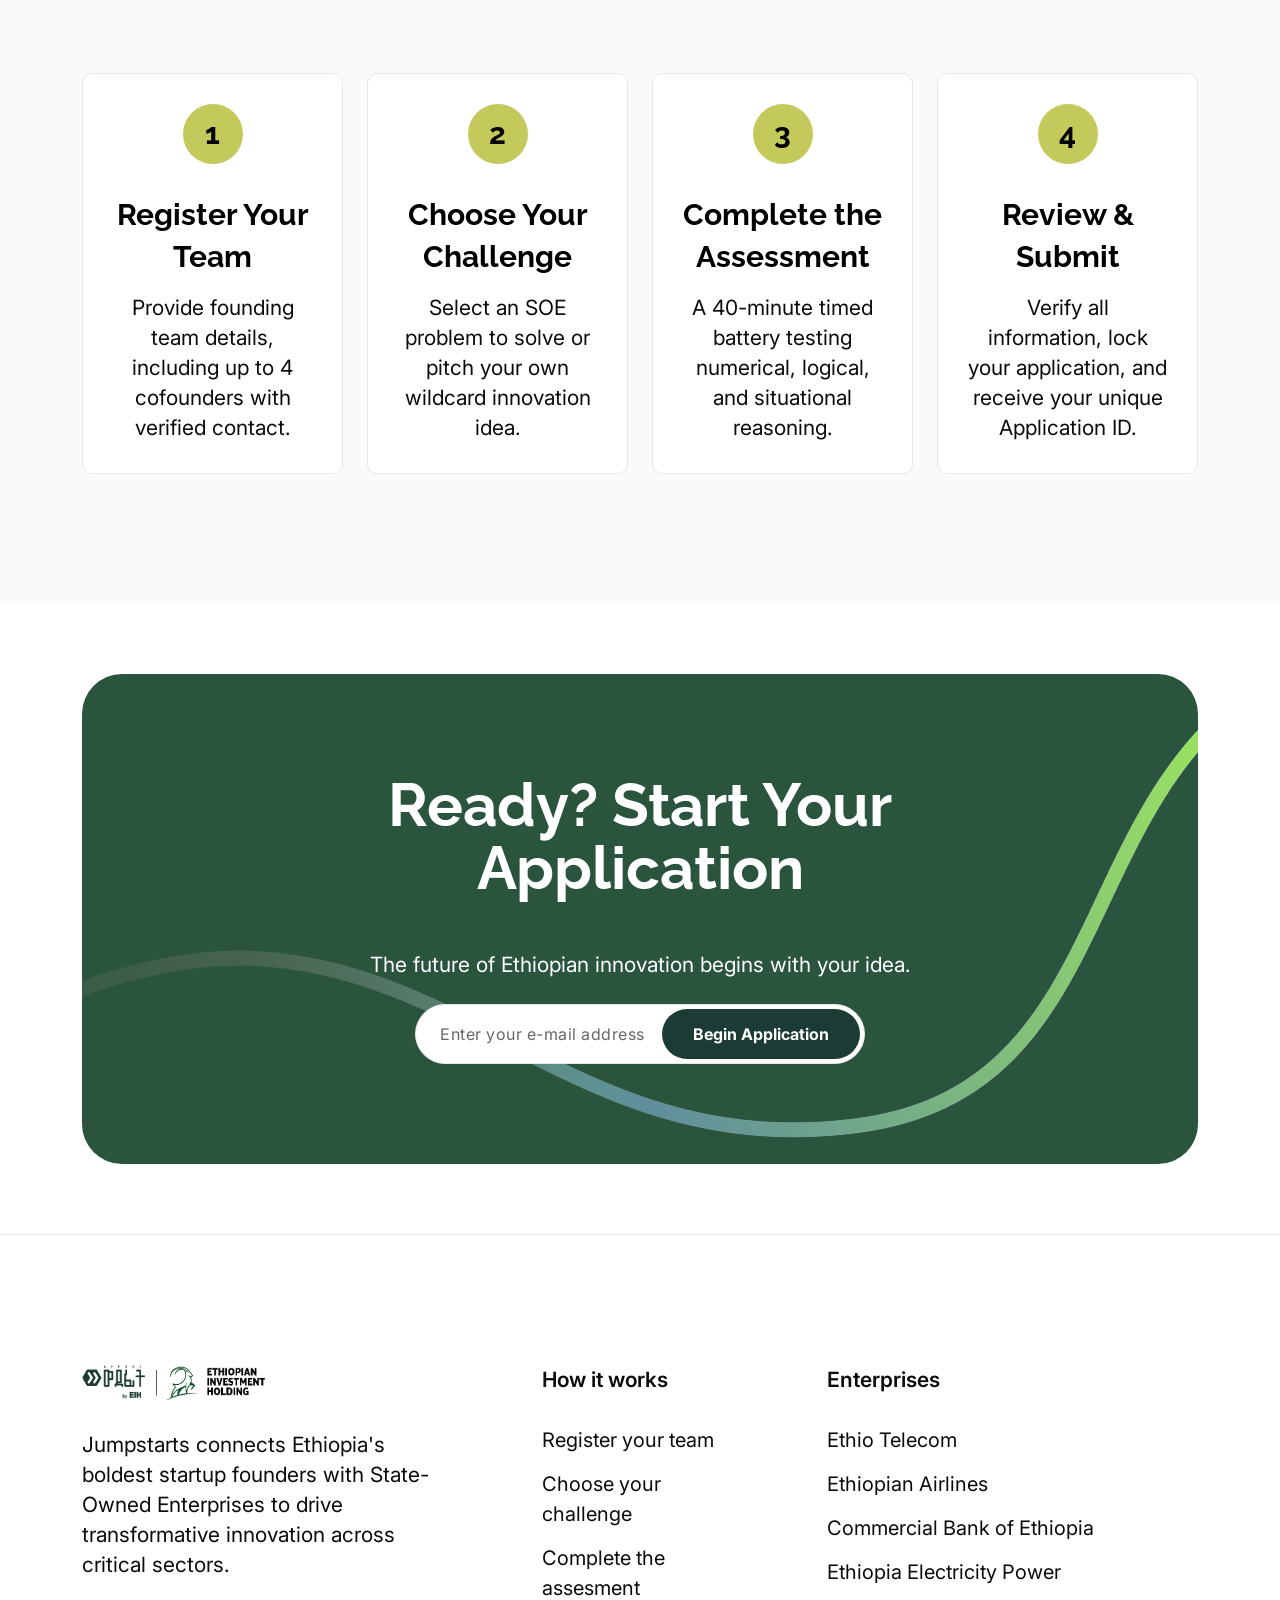
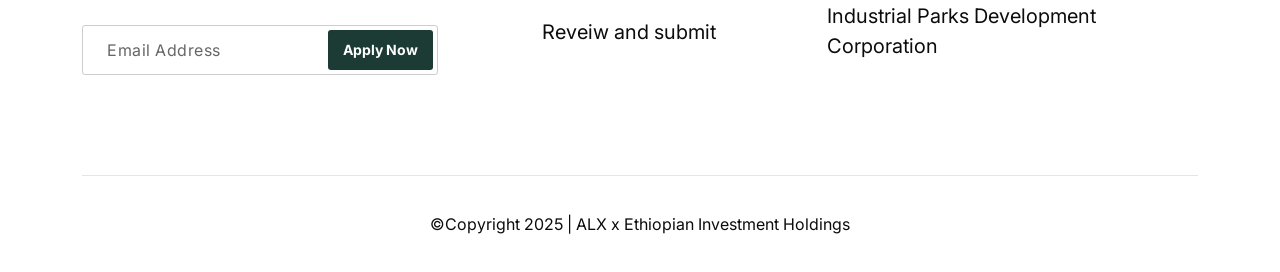
==== commit 7b95632d: "Update footer logo" ====
--- a/index.html
+++ b/index.html
@@ -340,7 +340,7 @@
           <div class="col-xl-4 col-lg-12">
             <div class="zubuz-footer-textarea">
               <a href="">
-                <img src="assets/images/logo/Logob.png" alt="">
+                <img src="assets/images/logo/Logoc.png" alt="">
               </a>
               <p>Jumpstarts connects Ethiopia's boldest startup founders with State-Owned Enterprises to drive transformative innovation across critical sectors.</p>
               <div class="zubuz-subscribe-one">
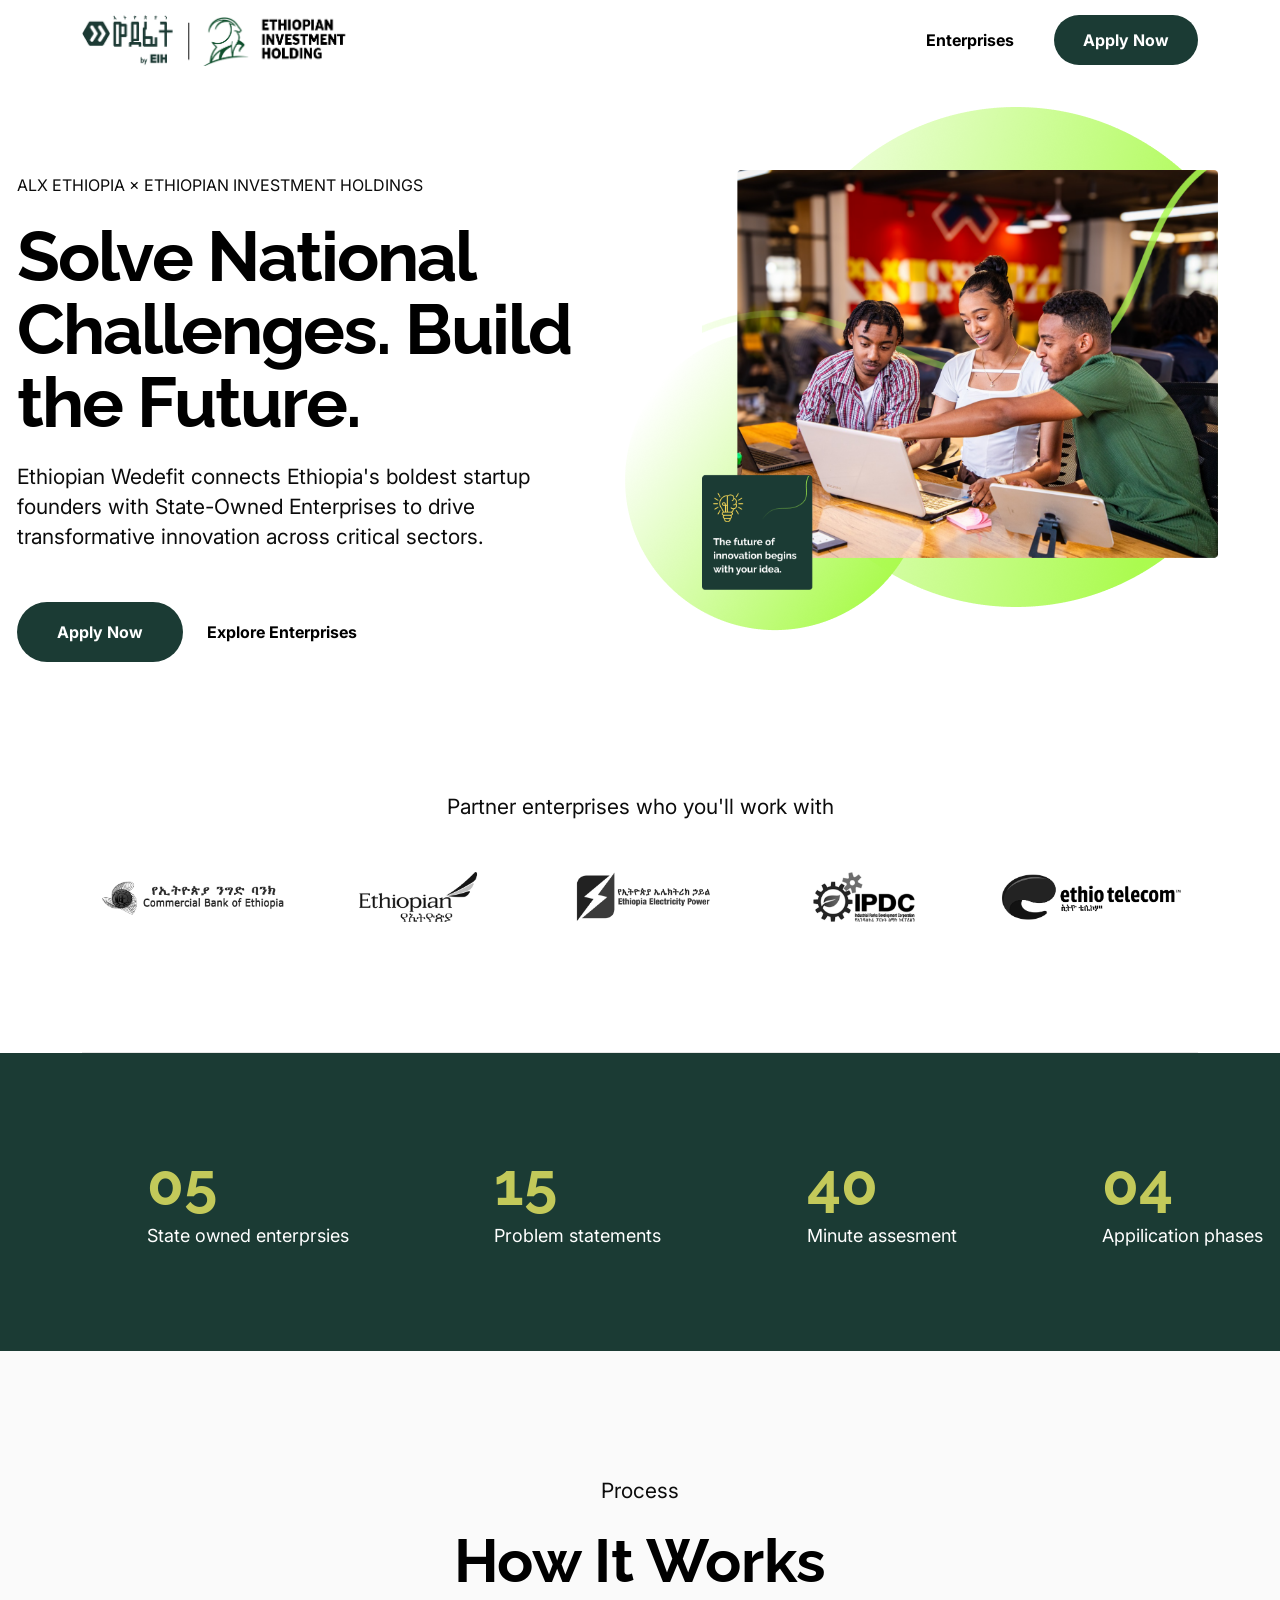
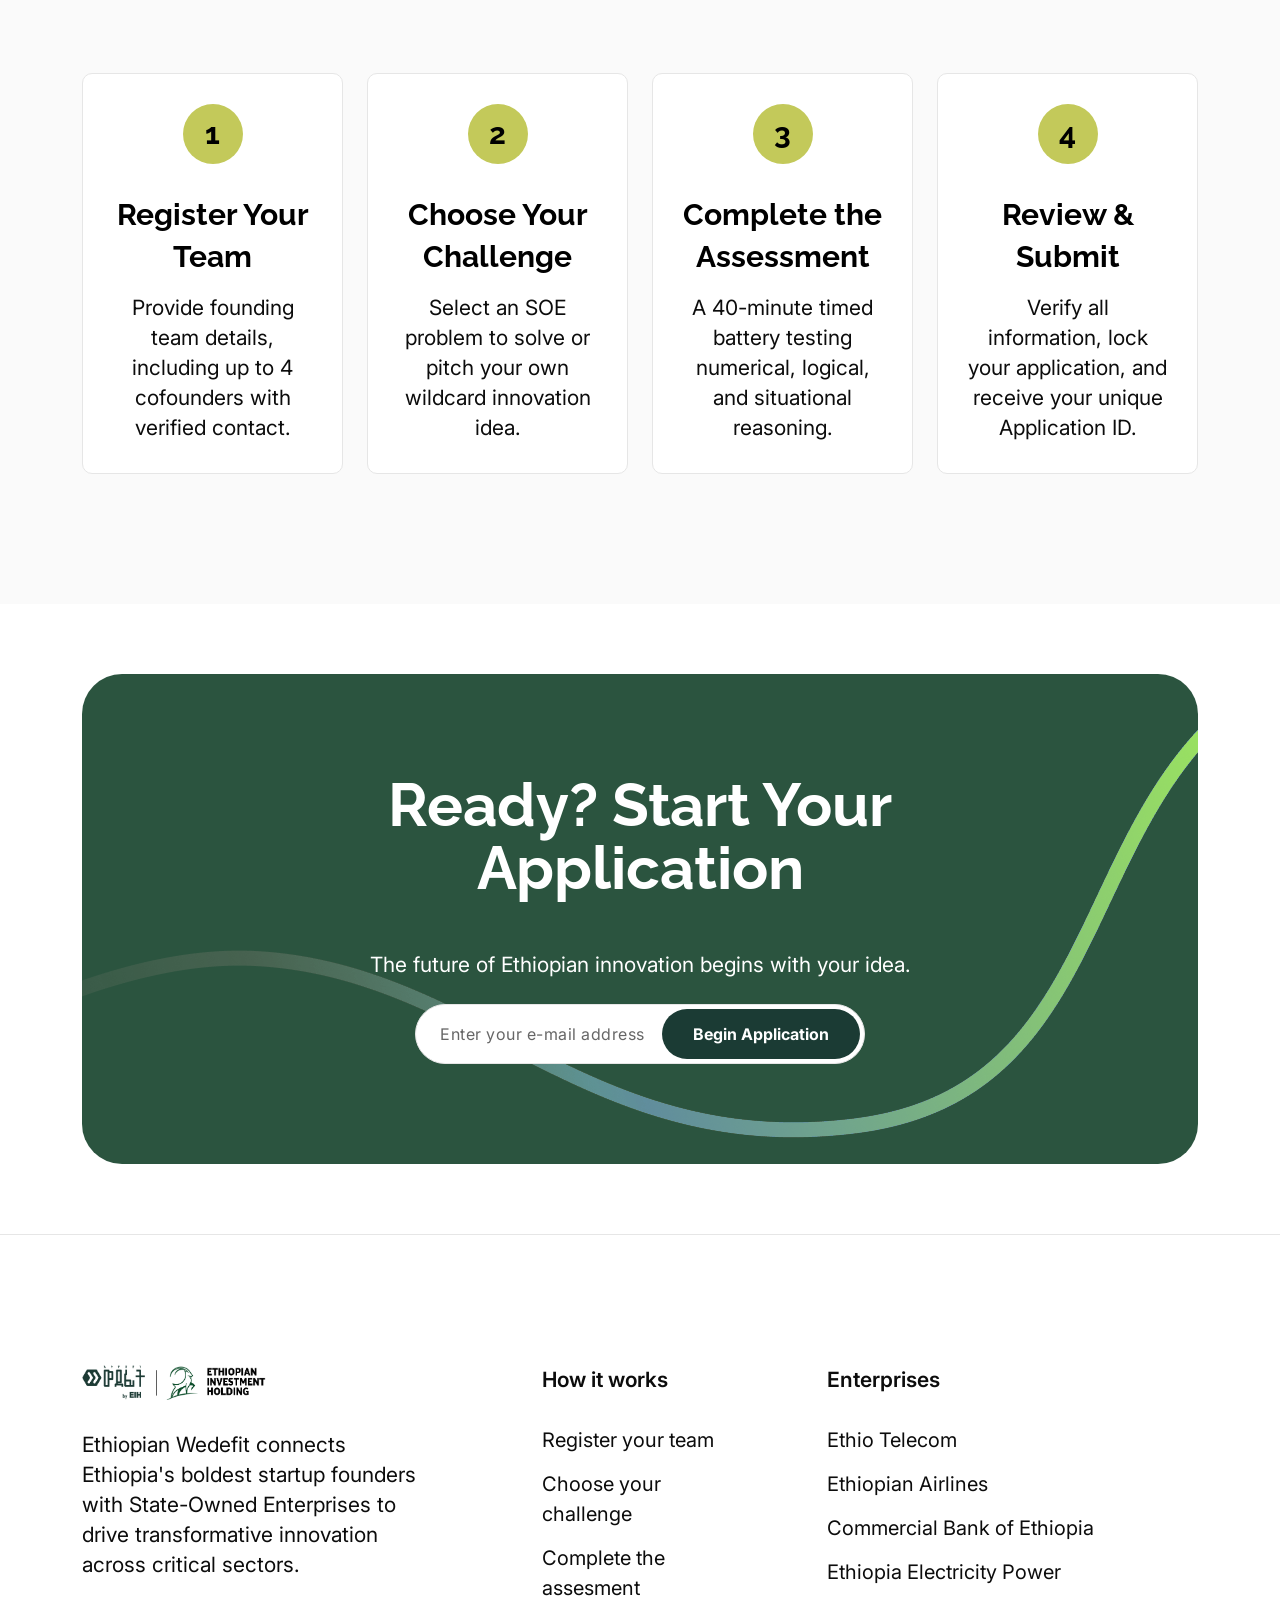
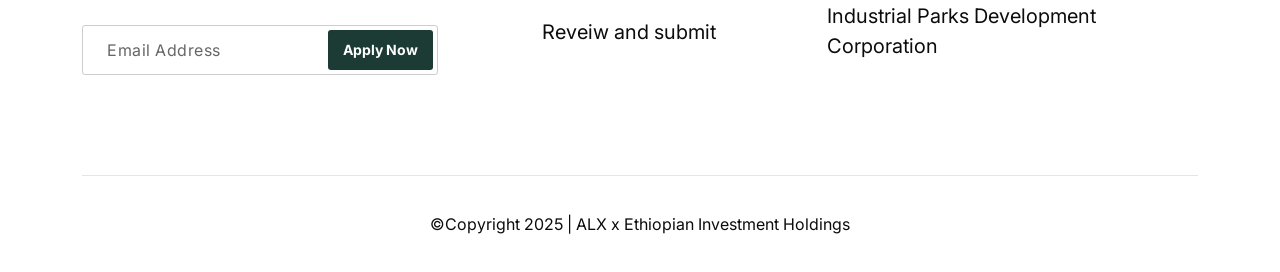
==== commit 2c92f42d: "Change naming of jumpastart" ====
--- a/index.html
+++ b/index.html
@@ -5,10 +5,10 @@
   <meta charset="UTF-8">
   <meta http-equiv="X-UA-Compatible" content="IE=edge">
   <meta name="viewport" content="width=device-width, initial-scale=1.0">
-  <title>Jumpstart</title>
+  <title>Ethiopian Wedefit</title>
 
   <link rel="shortcut icon" href="assets/images/favicon.ico" type="image/x-icon">
-  <link rel="icon" href="assets/images/favicon.ico" type="image/x-icon">
+  <!-- <link rel="icon" href="assets/images/favicon.ico" type="image/x-icon"> -->
   <!--- End favicon-->
 
   <link href="https://fonts.googleapis.com/css2?family=Inter:wght@400;600&family=Raleway:wght@600;700&display=swap" rel="stylesheet">
@@ -139,7 +139,7 @@
               </ul>
             </div>
             <h1>Solve National Challenges. Build the Future.</h1>
-            <p>Jumpstarts connects Ethiopia's boldest startup founders with State-Owned Enterprises to drive transformative innovation across critical sectors.</p>
+            <p>Ethiopian Wedefit connects Ethiopia's boldest startup founders with State-Owned Enterprises to drive transformative innovation across critical sectors.</p>
             <div class="zubuz-hero-btn-wrap">
               <a class="zubuz-default-btn pill" href="#"> <span>Apply Now</span> </a>
               <a class="zubuz-login-btn m-0" href="#">Explore Enterprises</a>
@@ -342,7 +342,7 @@
               <a href="">
                 <img src="assets/images/logo/Logoc.png" alt="">
               </a>
-              <p>Jumpstarts connects Ethiopia's boldest startup founders with State-Owned Enterprises to drive transformative innovation across critical sectors.</p>
+              <p>Ethiopian Wedefit connects Ethiopia's boldest startup founders with State-Owned Enterprises to drive transformative innovation across critical sectors.</p>
               <div class="zubuz-subscribe-one">
                 <form action="#">
                   <input type="email" placeholder="Email Address">
